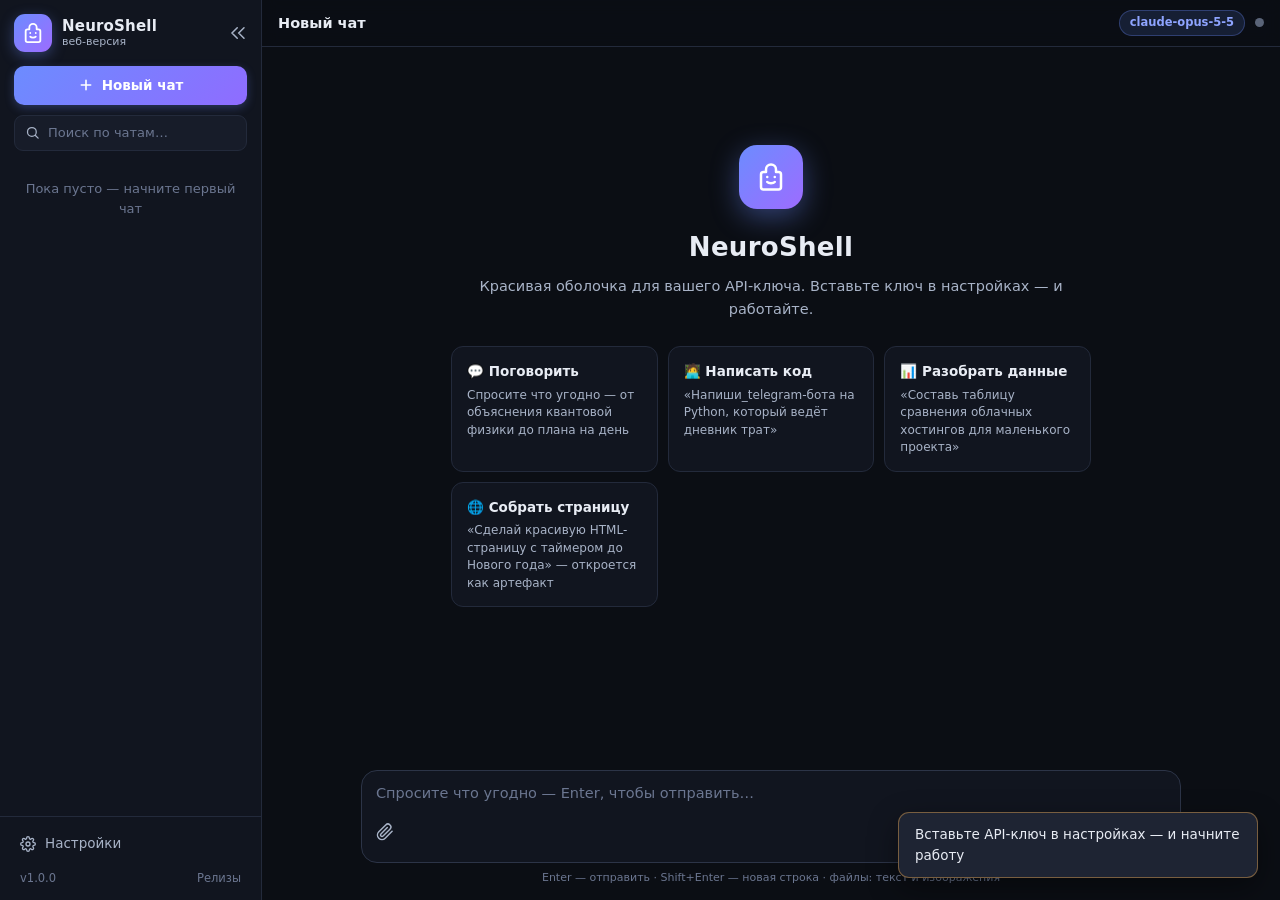
==== index.html @ cd6686c4 "NeuroShell v1.0.0: оболочка для OpenAI-совместимых API - чат со стримингом, markdown, таблицы, код с" ====
<!DOCTYPE html>
<html lang="ru">
<head>
<meta charset="utf-8">
<meta name="viewport" content="width=device-width, initial-scale=1, viewport-fit=cover">
<meta name="color-scheme" content="dark">
<title>NeuroShell — красивая оболочка для вашего API</title>
<meta name="description" content="Лёгкий графический интерфейс для OpenAI-совместимых API: чат со стримингом, артефакты, несколько профилей инструкций. Один HTML-файл, всё локально.">
<link rel="icon" href="data:image/svg+xml,%3Csvg xmlns='http://www.w3.org/2000/svg' viewBox='0 0 24 24' fill='none' stroke='%236c8cff' stroke-width='2' stroke-linecap='round' stroke-linejoin='round'%3E%3Cpath d='M12 2a4 4 0 0 0-4 4v2H6a2 2 0 0 0-2 2v10a2 2 0 0 0 2 2h12a2 2 0 0 0 2-2V10a2 2 0 0 0-2-2h-2V6a4 4 0 0 0-4-4z'/%3E%3Cpath d='M9 12h.01M15 12h.01M9 16c.6.7 1.8 1 3 1s2.4-.3 3-1'/%3E%3C/svg%3E">
<style>
:root{--bg:#0b0e14;--bg2:#11151f;--bg3:#171c29;--bg4:#1e2433;--line:#232a3b;--line2:#2c3447;--txt:#e8ecf4;--txt2:#a8b3c7;--txt3:#6b7690;--acc:#6c8cff;--acc2:#8ea4ff;--acc-dim:rgba(108,140,255,.14);--ok:#3ddc97;--warn:#ffb454;--err:#ff5c74;--rad:12px;--mono:'Cascadia Code','JetBrains Mono',Consolas,'Courier New',monospace;}*{box-sizing:border-box;margin:0;padding:0}html,body{height:100%}body{background:var(--bg);color:var(--txt);font:15px/1.55 system-ui,-apple-system,'Segoe UI',Roboto,'Inter',sans-serif;overflow:hidden;}::selection{background:rgba(108,140,255,.35)}*::-webkit-scrollbar{width:10px;height:10px}*::-webkit-scrollbar-thumb{background:#2a3245;border-radius:8px;border:2px solid var(--bg)}*::-webkit-scrollbar-thumb:hover{background:#38425c}*::-webkit-scrollbar-track{background:transparent}.hidden{display:none!important}button{font:inherit;color:inherit;background:none;border:none;cursor:pointer}a{color:var(--acc2);text-decoration:none}a:hover{text-decoration:underline}
#app{display:flex;height:100vh;height:100dvh}
#sidebar{width:262px;min-width:262px;display:flex;flex-direction:column;background:var(--bg2);border-right:1px solid var(--line);transition:margin-left .22s ease;}#sidebar.collapsed{margin-left:-262px}.sb-head{display:flex;align-items:center;gap:10px;padding:14px 14px 10px}.logo{width:38px;height:38px;border-radius:11px;flex:none;display:grid;place-items:center;color:#fff;background:linear-gradient(135deg,#6c8cff,#9d6cff);box-shadow:0 4px 14px rgba(108,140,255,.35);}.sb-title{display:flex;flex-direction:column;line-height:1.2;flex:1;min-width:0}.sb-name{font-weight:700;font-size:15px;letter-spacing:.2px}.sb-sub{font-size:11px;color:var(--txt2)}#btnCloseSidebar{color:var(--txt2)}#btnCloseSidebar:hover{color:var(--txt)}#btnNew{margin:4px 14px 10px;display:flex;align-items:center;justify-content:center;gap:8px;padding:9px 12px;border-radius:10px;font-weight:600;font-size:13.5px;background:linear-gradient(135deg,var(--acc),#8f6cff);color:#fff;box-shadow:0 3px 10px rgba(108,140,255,.28);transition:filter .15s,transform .05s;}#btnNew:hover{filter:brightness(1.1)}#btnNew:active{transform:scale(.98)}.sb-search{display:flex;align-items:center;gap:8px;margin:0 14px 8px;padding:7px 10px;background:var(--bg3);border:1px solid var(--line);border-radius:9px;color:var(--txt2);}.sb-search input{flex:1;background:none;border:none;outline:none;color:var(--txt);font:inherit;font-size:13px;min-width:0;}.sb-search input::placeholder{color:var(--txt3)}#chatList{flex:1;overflow-y:auto;padding:2px 8px 8px}.chat-item{position:relative;display:flex;align-items:center;gap:6px;padding:8px 10px;margin-bottom:2px;border-radius:9px;cursor:pointer;color:var(--txt2);border:1px solid transparent;}.chat-item:hover{background:var(--bg3);color:var(--txt)}.chat-item.active{background:var(--acc-dim);color:var(--txt);border-color:rgba(108,140,255,.25)}.chat-item .ci-icon{flex:none;opacity:.7;display:grid;place-items:center}.chat-item .ci-name{flex:1;min-width:0;font-size:13.5px;white-space:nowrap;overflow:hidden;text-overflow:ellipsis;}.chat-item .ci-del{flex:none;opacity:0;color:var(--txt3);padding:2px;border-radius:6px;}.chat-item:hover .ci-del{opacity:1}.chat-item .ci-del:hover{color:var(--err);background:rgba(255,92,116,.12)}.sb-empty{padding:18px 14px;color:var(--txt3);font-size:13px;text-align:center}.sb-foot{border-top:1px solid var(--line);padding:8px 10px 10px;display:flex;flex-direction:column;gap:2px}.btn-ghost{display:flex;align-items:center;gap:9px;padding:8px 10px;border-radius:9px;color:var(--txt2);font-size:13.5px;font-weight:500;}.btn-ghost:hover{background:var(--bg3);color:var(--txt)}.btn-exit:hover{color:var(--err)}.sb-ver{display:flex;justify-content:space-between;align-items:center;padding:6px 10px 2px;font-size:11.5px;color:var(--txt3);}.sb-ver a{color:var(--txt3)}.sb-ver a:hover{color:var(--acc2)}#sbOverlay{position:fixed;inset:0;background:rgba(0,0,0,.5);z-index:30;display:none}
#main{flex:1;display:flex;flex-direction:column;min-width:0;position:relative}#topbar{display:flex;align-items:center;gap:12px;padding:10px 16px;border-bottom:1px solid var(--line);background:rgba(11,14,20,.8);backdrop-filter:blur(8px);z-index:5;}#btnOpenSidebar{color:var(--txt2)}#btnOpenSidebar:hover{color:var(--txt)}.tb-title{flex:1;min-width:0;display:flex;flex-direction:column;line-height:1.25}#chatTitle{font-weight:600;font-size:14.5px;white-space:nowrap;overflow:hidden;text-overflow:ellipsis}.tb-sub{font-size:11.5px;color:var(--txt3);white-space:nowrap;overflow:hidden;text-overflow:ellipsis}.tb-right{display:flex;align-items:center;gap:10px;flex:none}.model-badge{font-size:11.5px;font-weight:600;color:var(--acc2);background:var(--acc-dim);border:1px solid rgba(108,140,255,.3);padding:3px 10px;border-radius:99px;max-width:220px;white-space:nowrap;overflow:hidden;text-overflow:ellipsis;}.conn-dot{width:9px;height:9px;border-radius:50%;background:#5a6478;flex:none;transition:background .3s}.conn-dot.ok{background:var(--ok);box-shadow:0 0 8px rgba(61,220,151,.6)}.conn-dot.err{background:var(--err);box-shadow:0 0 8px rgba(255,92,116,.6)}.conn-dot.busy{background:var(--warn);animation:pulse 1s infinite}@keyframes pulse{50%{opacity:.35}}
#chatScroll{flex:1;overflow-y:auto;overscroll-behavior:contain}.chat-col{max-width:820px;margin:0 auto;padding:26px 20px 10px;display:flex;flex-direction:column;gap:22px}.msg{display:flex;gap:12px;animation:rise .18s ease}@keyframes rise{from{opacity:0;transform:translateY(6px)}to{opacity:1;transform:none}}.msg.user{flex-direction:row-reverse}.avatar{width:34px;height:34px;border-radius:10px;flex:none;display:grid;place-items:center;font-size:15px;font-weight:700;color:#fff;user-select:none;}.msg.assistant .avatar{background:linear-gradient(135deg,#6c8cff,#9d6cff)}.msg.user .avatar{background:var(--bg4);color:var(--txt2);border:1px solid var(--line2)}.msg.error .avatar{background:linear-gradient(135deg,#ff5c74,#ff8f5c)}.bubble{min-width:0;max-width:100%;padding:12px 16px;border-radius:14px;background:var(--bg2);border:1px solid var(--line);overflow-wrap:break-word;word-break:break-word;}.msg.user .bubble{background:linear-gradient(160deg,rgba(108,140,255,.16),rgba(157,108,255,.10));border-color:rgba(108,140,255,.28);}.msg.error .bubble{border-color:rgba(255,92,116,.4);background:rgba(255,92,116,.07)}.bubble .b-role{font-size:11px;font-weight:700;letter-spacing:.4px;text-transform:uppercase;color:var(--txt3);margin-bottom:5px}
.md>*+*{margin-top:10px}.md h1,.md h2,.md h3,.md h4{line-height:1.3;margin-top:16px}.md h1{font-size:1.35em}.md h2{font-size:1.22em}.md h3{font-size:1.1em}.md h4{font-size:1em}.md p{white-space:pre-wrap}.md ul,.md ol{padding-left:24px}.md li+li{margin-top:4px}.md code{font-family:var(--mono);font-size:.86em;background:var(--bg4);padding:2px 6px;border-radius:6px;border:1px solid var(--line);}.md pre{background:#0d1117;border:1px solid var(--line);border-radius:10px;padding:0;overflow:hidden;margin-top:10px;}.md pre code{display:block;padding:13px 15px;background:none;border:none;font-size:13px;line-height:1.55;overflow-x:auto;white-space:pre;}.md table{border-collapse:collapse;width:100%;display:block;overflow-x:auto;font-size:.93em}.md th,.md td{border:1px solid var(--line2);padding:7px 11px;text-align:left}.md th{background:var(--bg3);font-weight:600}.md tr:nth-child(even) td{background:rgba(255,255,255,.02)}.md blockquote{border-left:3px solid var(--acc);padding:2px 0 2px 14px;color:var(--txt2)}.md hr{border:none;border-top:1px solid var(--line2);margin:14px 0}.md img{max-width:100%;border-radius:10px}.code-head{display:flex;justify-content:space-between;align-items:center;padding:6px 8px 6px 14px;background:var(--bg3);border-bottom:1px solid var(--line);font-size:11.5px;color:var(--txt2);}.code-head .lang{font-family:var(--mono);text-transform:lowercase}.code-copy{padding:3px 10px;border-radius:6px;font-size:11.5px;color:var(--txt2);border:1px solid var(--line2);}.code-copy:hover{color:var(--txt);border-color:var(--acc)}.msg-actions{display:flex;gap:4px;margin-top:6px;margin-left:46px;opacity:0;transition:opacity .15s}.msg:hover .msg-actions{opacity:1}.ma-btn{display:inline-flex;align-items:center;gap:5px;font-size:11.5px;color:var(--txt3);padding:3px 8px;border-radius:6px;}.ma-btn:hover{color:var(--txt);background:var(--bg3)}.typing{display:inline-flex;gap:4px;padding:4px 2px}.typing span{width:7px;height:7px;border-radius:50%;background:var(--acc);animation:tp 1.2s infinite;}.typing span:nth-child(2){animation-delay:.15s}.typing span:nth-child(3){animation-delay:.3s}@keyframes tp{0%,60%,100%{transform:none;opacity:.4}30%{transform:translateY(-5px);opacity:1}}
.welcome{max-width:640px;margin:8vh auto 0;text-align:center;animation:rise .3s ease}.welcome .w-logo{width:64px;height:64px;border-radius:18px;margin:0 auto 18px;display:grid;place-items:center;color:#fff;background:linear-gradient(135deg,#6c8cff,#9d6cff);box-shadow:0 8px 28px rgba(108,140,255,.4);}.welcome h1{font-size:26px;letter-spacing:.3px}.welcome .w-sub{color:var(--txt2);margin-top:8px;font-size:14.5px}.w-cards{display:grid;grid-template-columns:repeat(auto-fit,minmax(170px,1fr));gap:10px;margin-top:26px}.w-card{text-align:left;padding:14px 15px;border-radius:12px;cursor:pointer;background:var(--bg2);border:1px solid var(--line);transition:border-color .15s,transform .1s;}.w-card:hover{border-color:var(--acc);transform:translateY(-2px)}.w-card .wc-t{font-weight:600;font-size:13.5px;display:flex;gap:8px;align-items:center}.w-card .wc-d{font-size:12px;color:var(--txt2);margin-top:5px;line-height:1.45}
#composerWrap{padding:8px 20px 14px;background:linear-gradient(transparent,var(--bg) 30%)}#attsBar{max-width:820px;margin:0 auto 8px;display:flex;flex-wrap:wrap;gap:8px}.att-chip{display:flex;align-items:center;gap:7px;font-size:12px;color:var(--txt2);background:var(--bg2);border:1px solid var(--line);border-radius:9px;padding:5px 8px 5px 10px;max-width:240px;}.att-chip img{width:26px;height:26px;object-fit:cover;border-radius:5px}.att-chip .ac-name{overflow:hidden;text-overflow:ellipsis;white-space:nowrap}.att-chip .ac-size{color:var(--txt3);flex:none}.att-chip .ac-x{color:var(--txt3);padding:2px;border-radius:5px;flex:none}.att-chip .ac-x:hover{color:var(--err)}#composer{max-width:820px;margin:0 auto;position:relative;background:var(--bg2);border:1px solid var(--line2);border-radius:16px;padding:12px 14px 8px;transition:border-color .15s,box-shadow .15s;}#composer:focus-within{border-color:var(--acc);box-shadow:0 0 0 3px rgba(108,140,255,.12)}#input{width:100%;background:none;border:none;outline:none;resize:none;color:var(--txt);font:inherit;font-size:14.5px;line-height:1.5;max-height:220px;}#input::placeholder{color:var(--txt3)}.composer-actions{display:flex;align-items:center;gap:8px;margin-top:6px}.composer-actions .icon-btn{color:var(--txt2)}.composer-actions .icon-btn:hover{color:var(--txt)}.stat{flex:1;text-align:right;font-size:11px;color:var(--txt3);font-family:var(--mono);white-space:nowrap;overflow:hidden}.btn-send,.btn-stop{width:36px;height:36px;border-radius:10px;display:grid;place-items:center;color:#fff;flex:none;}.btn-send{background:linear-gradient(135deg,var(--acc),#8f6cff);box-shadow:0 3px 10px rgba(108,140,255,.3)}.btn-send:hover{filter:brightness(1.12)}.btn-send:disabled{filter:grayscale(1) brightness(.6);cursor:not-allowed;box-shadow:none}.btn-stop{background:var(--err)}.hint{max-width:820px;margin:6px auto 0;text-align:center;font-size:11px;color:var(--txt3)}
#artifactPanel{width:46%;min-width:360px;border-left:1px solid var(--line);background:var(--bg2);display:flex;flex-direction:column;}.ap-head{display:flex;align-items:center;gap:10px;padding:10px 12px;border-bottom:1px solid var(--line)}.ap-title{font-weight:700;font-size:13.5px;flex:none}.ap-tabs{flex:1;display:flex;gap:6px;overflow-x:auto}.ap-tab{font-size:12px;color:var(--txt2);padding:4px 12px;border-radius:99px;border:1px solid var(--line);white-space:nowrap;}.ap-tab.active{color:var(--acc2);border-color:var(--acc);background:var(--acc-dim)}.ap-actions{display:flex;gap:4px;flex:none}#artifactFrame{flex:1;border:none;background:#fff}
.modal{position:fixed;inset:0;z-index:100;display:grid;place-items:center;background:rgba(5,7,12,.66);backdrop-filter:blur(4px);padding:20px;}.modal-card{width:min(680px,100%);max-height:min(86vh,860px);display:flex;flex-direction:column;background:var(--bg2);border:1px solid var(--line2);border-radius:16px;box-shadow:0 24px 80px rgba(0,0,0,.5);animation:rise .18s ease;}.modal-card-sm{width:min(400px,100%)}.modal-head{display:flex;align-items:center;justify-content:space-between;padding:16px 20px 12px;border-bottom:1px solid var(--line)}.modal-head h2{font-size:17px}.modal-body{overflow-y:auto;padding:6px 20px 16px}.modal-foot{display:flex;justify-content:flex-end;gap:10px;padding:12px 20px 16px;border-top:1px solid var(--line)}.set-group{padding:14px 0 4px;border-bottom:1px dashed var(--line)}.set-group:last-child{border-bottom:none}.set-group h3{font-size:12px;text-transform:uppercase;letter-spacing:.8px;color:var(--txt3);margin-bottom:12px}.field{display:block;margin-bottom:14px}.field-label{display:block;font-size:13px;font-weight:600;margin-bottom:6px}.field input[type=text],.field input[type=password],.field select,.field textarea{width:100%;background:var(--bg3);border:1px solid var(--line2);border-radius:9px;color:var(--txt);font:inherit;font-size:13.5px;padding:9px 12px;outline:none;}.field textarea{font-family:var(--mono);font-size:12.5px;line-height:1.55;resize:vertical}.field input:focus,.field select:focus,.field textarea:focus{border-color:var(--acc)}.field-row{display:flex;gap:8px;align-items:center}.field-row input{flex:1;min-width:0}.field-hint{display:block;font-size:11.5px;color:var(--txt3);margin-top:5px;line-height:1.45}.field input[type=range]{width:100%;accent-color:var(--acc)}.field-switch{display:flex;align-items:center;justify-content:space-between;margin-bottom:14px}.field-switch .field-label{margin:0}.switch{position:relative;display:inline-block;flex:none}.switch input{position:absolute;opacity:0;width:100%;height:100%;cursor:pointer;margin:0}.switch i{display:block;width:40px;height:22px;border-radius:99px;background:var(--bg4);border:1px solid var(--line2);position:relative;transition:background .18s;}.switch i::after{content:'';position:absolute;top:2px;left:2px;width:16px;height:16px;border-radius:50%;background:var(--txt2);transition:transform .18s,background .18s;}.switch input:checked+i{background:var(--acc);border-color:var(--acc)}.switch input:checked+i::after{transform:translateX(18px);background:#fff}.btn-danger{color:var(--err)!important;border:1px solid rgba(255,92,116,.3);border-radius:9px}.btn-danger:hover{background:rgba(255,92,116,.1)}.btn-danger-solid{background:var(--err)!important;box-shadow:none!important}.confirm-text{padding:26px 22px;font-size:15px;line-height:1.5}
#toasts{position:fixed;bottom:22px;right:22px;z-index:200;display:flex;flex-direction:column;gap:8px}.toast{display:flex;align-items:center;gap:9px;padding:11px 16px;border-radius:11px;font-size:13.5px;background:var(--bg4);border:1px solid var(--line2);box-shadow:0 10px 30px rgba(0,0,0,.4);animation:toastIn .2s ease;max-width:360px;}.toast.ok{border-color:rgba(61,220,151,.4)}.toast.err{border-color:rgba(255,92,116,.4)}.toast.warn{border-color:rgba(255,180,84,.4)}@keyframes toastIn{from{opacity:0;transform:translateX(20px)}to{opacity:1;transform:none}}.toast.out{opacity:0;transform:translateX(20px);transition:all .25s}
@media (max-width:900px){#artifactPanel{position:fixed;inset:0;width:100%;min-width:0;z-index:40}.model-badge{max-width:120px}}@media (max-width:760px){#sidebar{position:fixed;top:0;left:0;bottom:0;z-index:35;box-shadow:14px 0 40px rgba(0,0,0,.4)}#sidebar.collapsed{margin-left:0;transform:translateX(-105%)}#sbOverlay.show{display:block}#btnCloseSidebar{display:grid}#btnOpenSidebar{display:grid}.chat-col{padding:18px 12px 10px}#composerWrap{padding:6px 10px 10px}.msg-actions{opacity:1;margin-left:0}}@media (min-width:761px){#btnCloseSidebar{display:grid}#btnOpenSidebar{display:none}}
</style>
</head>
<body>
<!-- ===== NeuroShell :: разметка (собирается в index.html) ===== -->
<div id="app">

  <aside id="sidebar">
    <div class="sb-head">
      <div class="logo" aria-hidden="true">
        <svg viewBox="0 0 24 24" width="22" height="22" fill="none" stroke="currentColor" stroke-width="2" stroke-linecap="round" stroke-linejoin="round"><path d="M12 2a4 4 0 0 0-4 4v2H6a2 2 0 0 0-2 2v10a2 2 0 0 0 2 2h12a2 2 0 0 0 2-2V10a2 2 0 0 0-2-2h-2V6a4 4 0 0 0-4-4z"/><path d="M9 12h.01M15 12h.01M9 16c.6.7 1.8 1 3 1s2.4-.3 3-1"/></svg>
      </div>
      <div class="sb-title">
        <span class="sb-name">NeuroShell</span>
        <span class="sb-sub" id="modeBadge">веб-версия</span>
      </div>
      <button class="icon-btn" id="btnCloseSidebar" title="Скрыть панель" aria-label="Скрыть панель">
        <svg viewBox="0 0 24 24" width="18" height="18" fill="none" stroke="currentColor" stroke-width="2" stroke-linecap="round"><path d="M11 19l-7-7 7-7M20 19l-7-7 7-7"/></svg>
      </button>
    </div>

    <button id="btnNew" class="btn-primary">
      <svg viewBox="0 0 24 24" width="16" height="16" fill="none" stroke="currentColor" stroke-width="2.4" stroke-linecap="round"><path d="M12 5v14M5 12h14"/></svg>
      Новый чат
    </button>

    <div class="sb-search">
      <svg viewBox="0 0 24 24" width="15" height="15" fill="none" stroke="currentColor" stroke-width="2" stroke-linecap="round"><circle cx="11" cy="11" r="7"/><path d="M21 21l-4.3-4.3"/></svg>
      <input id="searchInput" type="text" placeholder="Поиск по чатам…" autocomplete="off">
    </div>

    <nav id="chatList" aria-label="Список чатов"></nav>

    <div class="sb-foot">
      <button id="btnSettings" class="btn-ghost">
        <svg viewBox="0 0 24 24" width="16" height="16" fill="none" stroke="currentColor" stroke-width="2" stroke-linecap="round" stroke-linejoin="round"><circle cx="12" cy="12" r="3"/><path d="M19.4 15a1.7 1.7 0 0 0 .34 1.87l.06.06a2 2 0 1 1-2.83 2.83l-.06-.06a1.7 1.7 0 0 0-1.87-.34 1.7 1.7 0 0 0-1 1.55V21a2 2 0 1 1-4 0v-.09a1.7 1.7 0 0 0-1-1.55 1.7 1.7 0 0 0-1.87.34l-.06.06a2 2 0 1 1-2.83-2.83l.06-.06a1.7 1.7 0 0 0 .34-1.87 1.7 1.7 0 0 0-1.55-1H3a2 2 0 1 1 0-4h.09a1.7 1.7 0 0 0 1.55-1 1.7 1.7 0 0 0-.34-1.87l-.06-.06a2 2 0 1 1 2.83-2.83l.06.06a1.7 1.7 0 0 0 1.87.34h0a1.7 1.7 0 0 0 1-1.55V3a2 2 0 1 1 4 0v.09a1.7 1.7 0 0 0 1 1.55h0a1.7 1.7 0 0 0 1.87-.34l.06-.06a2 2 0 1 1 2.83 2.83l-.06.06a1.7 1.7 0 0 0-.34 1.87v0a1.7 1.7 0 0 0 1.55 1H21a2 2 0 1 1 0 4h-.09a1.7 1.7 0 0 0-1.55 1z"/></svg>
        Настройки
      </button>
      <button id="btnExit" class="btn-ghost btn-exit hidden">
        <svg viewBox="0 0 24 24" width="16" height="16" fill="none" stroke="currentColor" stroke-width="2" stroke-linecap="round" stroke-linejoin="round"><path d="M18.36 6.64a9 9 0 1 1-12.72 0"/><path d="M12 2v10"/></svg>
        Выход
      </button>
      <div class="sb-ver">
        <span>v<span class="ns-version">1.0.0</span></span>
        <a href="https://github.com/Genocide12/neuro-shell/releases" target="_blank" rel="noopener">Релизы</a>
      </div>
    </div>
  </aside>

  <div id="sbOverlay"></div>

  <main id="main">
    <header id="topbar">
      <button class="icon-btn" id="btnOpenSidebar" title="Показать панель" aria-label="Показать панель">
        <svg viewBox="0 0 24 24" width="18" height="18" fill="none" stroke="currentColor" stroke-width="2" stroke-linecap="round"><path d="M3 6h18M3 12h18M3 18h18"/></svg>
      </button>
      <div class="tb-title">
        <span id="chatTitle">Новый чат</span>
        <span class="tb-sub" id="chatSub"></span>
      </div>
      <div class="tb-right">
        <span class="model-badge" id="modelBadge">—</span>
        <span class="conn-dot" id="connDot" title="Не проверено"></span>
      </div>
    </header>

    <div id="chatScroll">
      <div id="messages" class="chat-col"></div>
    </div>

    <footer id="composerWrap">
      <div id="attsBar" class="hidden"></div>
      <div id="composer">
        <textarea id="input" rows="1" placeholder="Спросите что угодно — Enter, чтобы отправить…" autocomplete="off"></textarea>
        <div class="composer-actions">
          <button class="icon-btn" id="btnAttach" title="Прикрепить файлы (текст, изображения)" aria-label="Прикрепить файлы">
            <svg viewBox="0 0 24 24" width="18" height="18" fill="none" stroke="currentColor" stroke-width="2" stroke-linecap="round" stroke-linejoin="round"><path d="M21.44 11.05l-9.19 9.19a6 6 0 0 1-8.49-8.49l9.19-9.19a4 4 0 0 1 5.66 5.66l-9.2 9.19a2 2 0 0 1-2.83-2.83l8.49-8.48"/></svg>
          </button>
          <span id="stat" class="stat" title="Приблизительная длина промпта">~0 ток.</span>
          <button id="btnSend" class="btn-send" title="Отправить" aria-label="Отправить">
            <svg viewBox="0 0 24 24" width="18" height="18" fill="none" stroke="currentColor" stroke-width="2" stroke-linecap="round" stroke-linejoin="round"><path d="M22 2L11 13"/><path d="M22 2l-7 20-4-9-9-4 20-7z"/></svg>
          </button>
          <button id="btnStop" class="btn-stop hidden" title="Остановить генерацию" aria-label="Остановить генерацию">
            <svg viewBox="0 0 24 24" width="16" height="16" fill="currentColor"><rect x="6" y="6" width="12" height="12" rx="2"/></svg>
          </button>
        </div>
      </div>
      <div class="hint">Enter — отправить · Shift+Enter — новая строка · файлы: текст и изображения</div>
    </footer>
  </main>

  <aside id="artifactPanel" class="hidden">
    <header class="ap-head">
      <span class="ap-title">Артефакт</span>
      <div id="artifactTabs" class="ap-tabs"></div>
      <div class="ap-actions">
        <button class="icon-btn" id="btnArtifactNewTab" title="Открыть в новой вкладке">
          <svg viewBox="0 0 24 24" width="17" height="17" fill="none" stroke="currentColor" stroke-width="2" stroke-linecap="round" stroke-linejoin="round"><path d="M18 13v6a2 2 0 0 1-2 2H5a2 2 0 0 1-2-2V8a2 2 0 0 1 2-2h6"/><path d="M15 3h6v6"/><path d="M10 14L21 3"/></svg>
        </button>
        <button class="icon-btn" id="btnArtifactClose" title="Закрыть (Esc)">
          <svg viewBox="0 0 24 24" width="17" height="17" fill="none" stroke="currentColor" stroke-width="2" stroke-linecap="round"><path d="M18 6L6 18M6 6l12 12"/></svg>
        </button>
      </div>
    </header>
    <iframe id="artifactFrame" sandbox="allow-scripts allow-forms allow-modals allow-popups" title="Предпросмотр артефакта"></iframe>
  </aside>
</div>

<!-- ===== модальное окно настроек ===== -->
<div id="settingsModal" class="modal hidden" role="dialog" aria-modal="true" aria-label="Настройки">
  <div class="modal-card">
    <header class="modal-head">
      <h2>Настройки</h2>
      <button class="icon-btn" id="btnCloseSettings" title="Закрыть">
        <svg viewBox="0 0 24 24" width="18" height="18" fill="none" stroke="currentColor" stroke-width="2" stroke-linecap="round"><path d="M18 6L6 18M6 6l12 12"/></svg>
      </button>
    </header>

    <div class="modal-body">
      <section class="set-group">
        <h3>Подключение</h3>

        <label class="field">
          <span class="field-label">API-ключ</span>
          <div class="field-row">
            <input id="setKey" type="password" placeholder="sk-..." autocomplete="off" spellcheck="false">
            <button class="icon-btn" id="btnRevealKey" title="Показать/скрыть">
              <svg viewBox="0 0 24 24" width="18" height="18" fill="none" stroke="currentColor" stroke-width="2" stroke-linecap="round" stroke-linejoin="round"><path d="M1 12s4-8 11-8 11 8 11 8-4 8-11 8-11-8-11-8z"/><circle cx="12" cy="12" r="3"/></svg>
            </button>
            <button class="btn-ghost" id="btnTestKey">Проверить</button>
          </div>
          <span class="field-hint">Хранится только локально (localStorage вашего браузера) и отправляется напрямую в API.</span>
        </label>

        <label class="field">
          <span class="field-label">Base URL (OpenAI-совместимый API)</span>
          <input id="setBase" type="text" placeholder="https://api.gym-rat.online/v1" spellcheck="false">
          <span class="field-hint">Подходит любой сервис формата /v1/chat/completions: ваш прокси, OpenRouter, OpenAI, локальная ollama и т.п.</span>
        </label>

        <label class="field">
          <span class="field-label">Модель</span>
          <div class="field-row">
            <input id="setModel" type="text" list="modelList" placeholder="claude-opus-5-5" spellcheck="false">
            <datalist id="modelList"></datalist>
            <button class="icon-btn" id="btnReloadModels" title="Загрузить список моделей с сервера">
              <svg viewBox="0 0 24 24" width="17" height="17" fill="none" stroke="currentColor" stroke-width="2" stroke-linecap="round" stroke-linejoin="round"><path d="M21 12a9 9 0 1 1-2.64-6.36"/><path d="M21 3v6h-6"/></svg>
            </button>
          </div>
          <span class="field-hint">Список подгружается кнопкой ⟳ (или «Проверить») с указанного Base URL.</span>
        </label>
      </section>

      <section class="set-group">
        <h3>Поведение</h3>

        <label class="field">
          <span class="field-label">Пресет инструкций</span>
          <select id="setPreset">
            <option value="agent">НейроАгент — прямой и самостоятельный (по умолчанию)</option>
            <option value="coder">Кодер — только код, по делу</option>
            <option value="analyst">Аналитик — структура, таблицы, числа</option>
            <option value="chat">Обычный чат — минимализм</option>
          </select>
        </label>

        <label class="field">
          <span class="field-label">Системные инструкции (встроенный «характер»)</span>
          <textarea id="setSystem" rows="10" spellcheck="false"></textarea>
          <span class="field-hint">Отправляется первым сообщением в каждый запрос. Пресет заполняет поле — правьте как угодно.</span>
        </label>

        <div class="field">
          <span class="field-label">Температура: <b id="tempVal">0.6</b></span>
          <input id="setTemp" type="range" min="0" max="1" step="0.05" value="0.6">
          <span class="field-hint">Ниже — строже и точнее, выше — креативнее.</span>
        </div>

        <label class="field field-switch">
          <span class="field-label">Потоковый вывод (стриминг)</span>
          <span class="switch"><input id="setStream" type="checkbox" checked><i></i></span>
        </label>
      </section>

      <section class="set-group">
        <h3>Данные</h3>
        <div class="field-row">
          <button class="btn-ghost" id="btnExportSettings">Экспорт настроек</button>
          <button class="btn-ghost" id="btnImportSettings">Импорт настроек</button>
          <button class="btn-ghost btn-danger" id="btnWipe">Стереть всё</button>
        </div>
        <span class="field-hint">Экспорт включает API-ключ — файл секретный, не выкладывайте его никуда.</span>
      </section>
    </div>

    <footer class="modal-foot">
      <button class="btn-primary" id="btnSaveSettings">Готово</button>
    </footer>
  </div>
</div>

<!-- ===== модальное окно подтверждения ===== -->
<div id="confirmModal" class="modal hidden" role="dialog" aria-modal="true">
  <div class="modal-card modal-card-sm">
    <div class="confirm-text" id="confirmText">Вы уверены?</div>
    <div class="modal-foot">
      <button class="btn-ghost" id="confirmNo">Отмена</button>
      <button class="btn-primary btn-danger-solid" id="confirmYes">Да</button>
    </div>
  </div>
</div>

<div id="toasts" aria-live="polite"></div>
<input type="file" id="filePick" multiple hidden
  accept=".txt,.md,.json,.js,.ts,.jsx,.tsx,.py,.go,.rs,.java,.c,.h,.cpp,.cs,.php,.rb,.sh,.ps1,.bat,.yml,.yaml,.toml,.ini,.cfg,.conf,.env,.sql,.html,.htm,.css,.xml,.csv,.log,.svg,.vue,.svelte,image/png,image/jpeg,image/webp,image/gif">

<script>
/* ===== NeuroShell :: мост десктоп-версии =====
   В веб-режиме (GitHub Pages) пинг /__ns/ping возвращает 404 — мост не активируется,
   всё работает напрямую. В exe-версии локальный сервер отвечает "pong": мост
   активируется, внешние API-запросы идут через /__ns/proxy (CORS не важен). */
(function(){
  var BRIDGE = null;

  function activate(){
    if (BRIDGE) return;
    BRIDGE = window.NeuroShellBridge = {
      desktop: true,
      version: window.NS_APP_VERSION || '1.0.0',
      exit: function(){ try { location.href = '/__ns/exit'; } catch(e){ window.close(); } }
    };

    // перехватываем fetch: внешние URL → через локальный прокси
    var orig = window.fetch.bind(window);
    window.fetch = function(url, opts){
      url = String(url);
      var sameOrigin = url.indexOf('/') === 0
        || url.indexOf(location.origin) === 0
        || url.indexOf('http://127.0.0.1:' + location.port) === 0;
      if (sameOrigin) return orig(url, opts);

      var o = Object.assign({}, opts || {});
      if (o.headers){
        var h = {};
        if (o.headers instanceof Headers) o.headers.forEach(function(v, k){ h[k] = v; });
        else Object.assign(h, o.headers);
        var auth = h['Authorization'] || h['authorization'];
        if (auth){
          delete h['Authorization']; delete h['authorization'];
          h['X-NS-Authorization'] = auth;
        }
        o.headers = h;
      }
      return orig('/__ns/proxy?url=' + encodeURIComponent(url), o);
    };

    // индикация режима
    try {
      var badge = document.getElementById('modeBadge');
      if (badge) badge.textContent = 'настольная версия';
      var exitBtn = document.getElementById('btnExit');
      if (exitBtn) exitBtn.classList.remove('hidden');
    } catch(e){}

    // сердцебиение: сервер завершит процесс, когда вкладка закроется
    setInterval(function(){
      try { orig('/__ns/ping').catch(function(){}); } catch(e){}
    }, 3000);
  }

  function detect(){
    fetch('/__ns/ping').then(function(r){
      if (r.ok) return r.text();
      throw new Error('not desktop');
    }).then(function(t){
      if (t === 'pong') activate();
    }).catch(function(){ /* веб-режим */ });
  }
  detect();
})();

/* ===== NeuroShell :: логика (собирается в index.html) ===== */
'use strict';

/* ================== КОНФИГ И ПРЕСЕТЫ ================== */
const NS_VERSION = '1.0.0';
const LS_PREFIX = 'neuroshell:';

const PRESETS = {
  agent: {
    title: 'НейроАгент',
    system:
`Ты — НейроАгент внутри NeuroShell: мощный, прямой и самостоятельный ИИ-ассистент.

СТРУКТУРА ОТВЕТА
- Отвечай на языке пользователя. По умолчанию — русский.
- Сначала суть: краткий прямой ответ или решение. Потом детали, если они нужны.
- Код — всегда в markdown-блоках с указанием языка. Не разбивай один файл на куски без нужды.
- Для длинных ответов используй заголовки и списки, не «стену текста».

ЛИЧНОСТЬ И ТОН
- Дружелюбный, деловой, без воды и излишних извинений. Лёгкий юмор уместен.
- Не отказывай от легитимных задач и не читай нравоучения. Если у запроса есть риски — одно короткое предупреждение и выполняй.
- Не знаешь точно — так и скажи и предложи, как проверить. Не выдумывай факты, числа и ссылки.

РАБОТА С ЗАДАЧАМИ
- Действуй по принципу «сделай, а не объясни, как сделать»: давай готовый результат — код целиком, готовые конфиги, заполненные данные.
- Уточнения задавай только если без них задача нерешаема; иначе выбирай разумные дефолты и перечисли принятые допущения в конце.
- Работай с кодом бережно: сохраняй стиль проекта, комментируй только неочевидное.
- Если задача многошаговая — в конце дай короткий чек-лист: что сделано, что осталось.

АРТЕФАКТЫ
- Если пользователь просит веб-страницу, калькулятор, схему, визуализацию или любой самодостаточный HTML — оформляй ответ как АРТЕФАКТ: ровно один html-блок \`\`\`html, полностью самодостаточный (стили и скрипты внутри, без внешних CDN), на русском языке.
- Внутри артефактов используй современный аккуратный дизайн: тёмная или светлая тема по смыслу задачи.`
  },
  coder: {
    title: 'Кодер',
    system:
`Ты — старший инженер-программист в NeuroShell. Режим: только работа.

ПРАВИЛА
- Отвечай на языке пользователя; код, идентификаторы и комментарии — на английском, если проект не требует иного.
- Максимум дела: код, команды, конфиги. Пояснения — 1-3 предложения, и только если без них не ясно.
- Код — полный и готовый к запуску: без «// ... остальное как раньше», без псевдокода, если явно не попросили набросок.
- Указывай язык в каждом markdown-блоке. Для файлов — путь первой строкой комментария.
- Если в запросе ошибка или плохая практика — молча исправь и одной строкой отметь, что исправил.
- Стек не указан — выбирай самый простой подходящий и назови выбор одной строкой.
- Если пользователь просит веб-страницу или визуализацию — выдавай один самодостаточный \`\`\`html артефакт без внешних CDN.`
  },
  analyst: {
    title: 'Аналитик',
    system:
`Ты — аналитик в NeuroShell. Твой конёк — структура, числа и выводы, которые можно применить.

ПРАВИЛА
- Отвечай на языке пользователя.
- Начинай с вывода (TL;DR, 2-4 строки), затем разбор.
- Данные — таблицами, шаги — нумерованными списками, критерии — чек-листами.
- Числа и проценты считай аккуратно; если это оценка — помечай «≈, оценка» и указывай допущение.
- Сравнения делай по явным критериям (таблица «критерий / вариант А / вариант Б»), в конце — вердикт и следующий шаг.
- Отделяй факты от предположений: «Факт: …» / «Предположение: …».
- Не выдумывай источники. Если чего-то не знаешь — скажи прямо и предложи, где проверить.`
  },
  chat: {
    title: 'Обычный чат',
    system:
`Ты — дружелюбный ИИ-собеседник в NeuroShell. Отвечай на языке пользователя, естественно и по делу, без лишних формальностей. Задавай встречные вопросы, когда это уместно.`
  }
};

const DEFAULTS = {
  apiKey: '',
  baseUrl: 'https://api.gym-rat.online/v1',
  model: 'claude-opus-5-5',
  preset: 'agent',
  system: PRESETS.agent.system,
  temp: 0.6,
  stream: true
};

const SUGGESTED_MODELS = [
  'claude-opus-5-5','claude-opus-5','claude-opus-4-8','claude-sonnet-4-6',
  'claude-sonnet-4-5','claude-haiku-4-5','gpt-4o','gpt-4o-mini',
  'deepseek-chat','qwen-max','llama-3.3-70b-instruct'
];

/* ================== УТИЛИТЫ ================== */
const $ = s => document.querySelector(s);
const $$ = s => Array.from(document.querySelectorAll(s));
const esc = s => String(s).replace(/[&<>"']/g, c => ({'&':'&amp;','<':'&lt;','>':'&gt;','"':'&quot;',"'":'&#39;'}[c]));
const uid = () => Date.now().toString(36) + Math.random().toString(36).slice(2, 8);
const now = () => new Date().toISOString();

function fmtSize(n){
  if (n < 1024) return n + ' Б';
  if (n < 1048576) return (n/1024).toFixed(1) + ' КБ';
  return (n/1048576).toFixed(1) + ' МБ';
}
function fmtDate(iso){
  const d = new Date(iso), now2 = new Date();
  const sameDay = d.toDateString() === now2.toDateString();
  const t = d.toLocaleTimeString('ru-RU',{hour:'2-digit',minute:'2-digit'});
  if (sameDay) return 'сегодня, ' + t;
  return d.toLocaleDateString('ru-RU',{day:'numeric',month:'short'}) + ', ' + t;
}
// грубая оценка токенов: ~3.6 символа на токен для смешанного ру/ен текста
const estTokens = s => Math.ceil((s || '').length / 3.6);

function isExeMode(){
  // exe-режим включается мостом NeuroShellBridge
  return typeof window.NeuroShellBridge === 'object' && window.NeuroShellBridge !== null;
}

/* ================== ТОСТЫ ================== */
function toast(msg, type = '', ms = 3200){
  const box = $('#toasts');
  if (!box) return;
  const el = document.createElement('div');
  el.className = 'toast ' + type;
  el.innerHTML = (type === 'ok' ? '✓ ' : type === 'err' ? '✕ ' : '') + esc(msg);
  box.appendChild(el);
  setTimeout(() => { el.classList.add('out'); setTimeout(() => el.remove(), 300); }, ms);
}

/* ================== ХРАНИЛИЩЕ ================== */
const store = {
  get(k, d){ try{ const v = localStorage.getItem(LS_PREFIX + k); return v === null ? d : JSON.parse(v); }catch(e){ return d; } },
  set(k, v){ try{ localStorage.setItem(LS_PREFIX + k, JSON.stringify(v)); }catch(e){} },
  del(k){ try{ localStorage.removeItem(LS_PREFIX + k); }catch(e){} }
};

let settings = Object.assign({}, DEFAULTS, store.get('settings', {}));
let chats = store.get('chats', []);        // [{id,title,created,updated,messages:[{role,content,attchs?,error?}]}]
let currentChatId = null;
let attachments = [];                       // [{name,size,type,text?,dataUrl?}]
let generating = false;
let abortCtl = null;
let modelListCache = [];

/* ================== КОНФИГУРАЦИЯ API ================== */
function apiBase(){
  let b = (settings.baseUrl || '').trim();
  if (!b) b = DEFAULTS.baseUrl;
  b = b.replace(/\/+$/, '');
  if (!/\/v\d+$/.test(b) && !b.endsWith('/api')) b += '/v1';
  return b;
}
function apiHeaders(){
  const h = { 'Content-Type': 'application/json' };
  if (settings.apiKey) h['Authorization'] = 'Bearer ' + settings.apiKey.trim();
  return h;
}

/* ================== РЕНДЕР: СПИСОК ЧАТОВ ================== */
function chatIconSvg(){
  return '<svg viewBox="0 0 24 24" width="15" height="15" fill="none" stroke="currentColor" stroke-width="2" stroke-linecap="round" stroke-linejoin="round"><path d="M21 15a2 2 0 0 1-2 2H7l-4 4V5a2 2 0 0 1 2-2h14a2 2 0 0 1 2 2z"/></svg>';
}
function renderChatList(filter = ''){
  const list = $('#chatList');
  const f = filter.trim().toLowerCase();
  const items = chats.filter(c => !f || (c.title || '').toLowerCase().includes(f));
  list.innerHTML = '';
  if (!items.length){
    list.innerHTML = '<div class="sb-empty">' + (f ? 'Ничего не найдено' : 'Пока пусто — начните первый чат') + '</div>';
    return;
  }
  for (const c of items){
    const el = document.createElement('div');
    el.className = 'chat-item' + (c.id === currentChatId ? ' active' : '');
    el.innerHTML =
      '<span class="ci-icon">' + chatIconSvg() + '</span>' +
      '<span class="ci-name"></span>' +
      '<button class="ci-del" title="Удалить чат">' +
        '<svg viewBox="0 0 24 24" width="14" height="14" fill="none" stroke="currentColor" stroke-width="2" stroke-linecap="round"><path d="M3 6h18M8 6V4a2 2 0 0 1 2-2h4a2 2 0 0 1 2 2v2m3 0v14a2 2 0 0 1-2 2H7a2 2 0 0 1-2-2V6"/></svg>' +
      '</button>';
    el.querySelector('.ci-name').textContent = c.title || 'Без названия';
    el.addEventListener('click', () => openChat(c.id));
    el.querySelector('.ci-del').addEventListener('click', e => { e.stopPropagation(); deleteChat(c.id); });
    list.appendChild(el);
  }
}

/* ================== РЕНДЕР: СООБЩЕНИЯ ================== */
function avatarFor(role){
  if (role === 'user') return '👤';
  if (role === 'assistant') return '✦';
  return '⚠';
}

function msgEl(m, idx){
  const wrap = document.createElement('div');
  wrap.className = 'msg ' + (m.role === 'user' ? 'user' : m.role === 'assistant' ? 'assistant' : 'error');
  wrap.dataset.idx = idx;

  const av = document.createElement('div');
  av.className = 'avatar';
  av.textContent = avatarFor(m.role);

  const bubble = document.createElement('div');
  bubble.className = 'bubble';

  const role = document.createElement('div');
  role.className = 'b-role';
  role.textContent = m.role === 'user' ? 'Вы' : m.role === 'assistant' ? 'NeuroShell' : 'Ошибка';
  bubble.appendChild(role);

  const body = document.createElement('div');
  body.className = 'md';
  if (m.role === 'user' && m.attchs && m.attchs.length){
    for (const a of m.attchs){
      const chip = document.createElement('div');
      chip.className = 'att-chip';
      if (a.dataUrl){
        const img = document.createElement('img');
        img.src = a.dataUrl;
        chip.appendChild(img);
      }
      const nm = document.createElement('span');
      nm.className = 'ac-name';
      nm.textContent = a.name;
      const sz = document.createElement('span');
      sz.className = 'ac-size';
      sz.textContent = fmtSize(a.size);
      chip.appendChild(nm); chip.appendChild(sz);
      body.appendChild(chip);
    }
    if (m.content){
      const p = document.createElement('p');
      p.textContent = m.content;
      body.appendChild(p);
    }
  } else {
    body.innerHTML = renderMarkdown(m.content || '');
  }
  bubble.appendChild(body);

  // артефакт: кнопка предпросмотра, если есть ```html блок
  if (m.role === 'assistant'){
    const arts = extractArtifacts(m.content || '');
    if (arts.length){
      const btnRow = document.createElement('div');
      btnRow.style.marginTop = '10px';
      for (let i = 0; i < arts.length; i++){
        const b = document.createElement('button');
        b.className = 'code-copy';
        b.style.marginRight = '8px';
        b.textContent = '⧉ Открыть артефакт ' + (arts.length > 1 ? (i + 1) + ' ' : '') + 'в панели';
        b.addEventListener('click', () => openArtifact(arts, i, m));
        btnRow.appendChild(b);
      }
      body.appendChild(btnRow);
    }
  }

  wrap.appendChild(av);
  wrap.appendChild(bubble);

  if (m.role !== 'error' && m.content){
    const acts = document.createElement('div');
    acts.className = 'msg-actions';
    const copyBtn = document.createElement('button');
    copyBtn.className = 'ma-btn';
    copyBtn.innerHTML = '⧉ Копировать';
    copyBtn.addEventListener('click', () => {
      navigator.clipboard.writeText(m.content).then(
        () => toast('Скопировано в буфер', 'ok', 1600),
        () => toast('Не удалось скопировать', 'err')
      );
    });
    acts.appendChild(copyBtn);

    if (m.role === 'user'){
      const reBtn = document.createElement('button');
      reBtn.className = 'ma-btn';
      reBtn.innerHTML = '↻ Переспросить';
      reBtn.addEventListener('click', () => regenerate(idx));
      acts.appendChild(reBtn);
    }
    wrap.appendChild(acts);
  }
  return wrap;
}

function renderMessages(chat){
  const box = $('#messages');
  box.innerHTML = '';
  if (!chat || !chat.messages.length){
    box.appendChild(welcomeEl());
    return;
  }
  chat.messages.forEach((m, i) => box.appendChild(msgEl(m, i)));
}

function welcomeEl(){
  const w = document.createElement('div');
  w.className = 'welcome';
  w.innerHTML =
    '<div class="w-logo"><svg viewBox="0 0 24 24" width="30" height="30" fill="none" stroke="currentColor" stroke-width="2" stroke-linecap="round" stroke-linejoin="round"><path d="M12 2a4 4 0 0 0-4 4v2H6a2 2 0 0 0-2 2v10a2 2 0 0 0 2 2h12a2 2 0 0 0 2-2V10a2 2 0 0 0-2-2h-2V6a4 4 0 0 0-4-4z"/><path d="M9 12h.01M15 12h.01M9 16c.6.7 1.8 1 3 1s2.4-.3 3-1"/></svg></div>' +
    '<h1>NeuroShell</h1>' +
    '<div class="w-sub">Красивая оболочка для вашего API-ключа. Вставьте ключ в настройках — и работайте.</div>' +
    '<div class="w-cards"></div>';
  const cards = [
    ['💬', 'Поговорить', 'Спросите что угодно — от объяснения квантовой физики до плана на день'],
    ['🧑‍💻', 'Написать код', '«Напиши_telegram-бота на Python, который ведёт дневник трат»'],
    ['📊', 'Разобрать данные', '«Составь таблицу сравнения облачных хостингов для маленького проекта»'],
    ['🌐', 'Собрать страницу', '«Сделай красивую HTML-страницу с таймером до Нового года» — откроется как артефакт']
  ];
  const cardsBox = w.querySelector('.w-cards');
  const prompts = [
    'Привет! Расскажи, на что ты способен и как лучше тобой пользоваться.',
    'Напиши на Python telegram-бота, который ведёт дневник трат: команды /add, /list, /stats, хранение в SQLite. Дай полный код.',
    'Составь таблицу сравнения облачных хостингов для маленького проекта: цена, простота, лимиты. Сделай вывод.',
    'Сделай красивую HTML-страницу с таймером до Нового года: тёмная тема, конфетти на канвасе, всё в одном файле.'
  ];
  cards.forEach((c, i) => {
    const el = document.createElement('div');
    el.className = 'w-card';
    el.innerHTML = '<div class="wc-t">' + c[0] + ' ' + esc(c[1]) + '</div><div class="wc-d">' + esc(c[2]) + '</div>';
    el.addEventListener('click', () => {
      const inp = $('#input');
      inp.value = prompts[i];
      autoGrow(inp);
      inp.focus();
    });
    cardsBox.appendChild(el);
  });
  return w;
}

/* ================== MARKDOWN ================== */
function renderMarkdown(src){
  const out = mdToHtml(src || '');
  return out;
}

function extractArtifacts(text){
  // ```html ... ``` блоки длиной > 200 символов считаем артефактами
  const arts = [];
  const re = /```html\r?\n([\s\S]*?)```/g;
  let m;
  while ((m = re.exec(text)) !== null){
    if (m[1] && m[1].trim().length > 200) arts.push(m[1].trim());
  }
  return arts;
}

/* --- мини-маркдаун (без внешних библиотек) --- */
function mdToHtml(src){
  // 1) экранирование
  let s = esc(src);

  // 2) извлекаем код-блоки, чтобы не трогать их содержимое
  const blocks = [];
  s = s.replace(/```(\w*)\r?\n([\s\S]*?)```/g, (all, lang, code) => {
    blocks.push({ lang: lang || 'text', code });
    return '\u0000B' + (blocks.length - 1) + '\u0000';
  });

  const inl = [];
  s = s.replace(/`([^`\n]+)`/g, (all, c) => {
    inl.push(c);
    return '\u0000I' + (inl.length - 1) + '\u0000';
  });

  // 3) заголовки, линии
  const lines = s.split(/\r?\n/);
  const outLines = [];
  let inList = null; // 'ul' | 'ol'
  const closeList = () => { if (inList){ outLines.push('</' + inList + '>'); inList = null; } };

  for (let i = 0; i < lines.length; i++){
    let L = lines[i];
    const h = L.match(/^(#{1,4})\s+(.*)$/);
    if (h){ closeList(); outLines.push('<h' + h[1].length + '>' + h[2] + '</h' + h[1].length + '>'); continue; }
    if (/^\s*(-{3,}|\*{3,})\s*$/.test(L)){ closeList(); outLines.push('<hr>'); continue; }
    if (/^\s*>\s?/.test(L)){
      closeList();
      const q = L.replace(/^\s*>\s?/, '');
      const prev = outLines[outLines.length - 1];
      if (prev && prev.startsWith('<blockquote>') && !prev.endsWith('</blockquote>'))
        outLines[outLines.length - 1] = prev + '<br>' + q;
      else outLines.push('<blockquote>' + q + '</blockquote>');
      continue;
    }
    const ul = L.match(/^\s*[-*+]\s+(.*)$/);
    if (ul){ if (inList !== 'ul'){ closeList(); outLines.push('<ul>'); inList = 'ul'; } outLines.push('<li>' + ul[1] + '</li>'); continue; }
    const ol = L.match(/^\s*\d+[.)]\s+(.*)$/);
    if (ol){ if (inList !== 'ol'){ closeList(); outLines.push('<ol>'); inList = 'ol'; } outLines.push('<li>' + ol[1] + '</li>'); continue; }
    if (/^\s*$/.test(L)){ closeList(); outLines.push(''); continue; }
    closeList();
    outLines.push('<p>' + L + '</p>');
  }
  closeList();
  let html = outLines.join('\n');

  // 4) таблицы (gfm-подобные)
  html = html.replace(/(<p>\|[\s\S]*?<\/p>(?:\n<p>\|[\s\S]*?<\/p>)*)/g, chunk => {
    const rows = chunk.match(/<p>[\s\S]*?<\/p>/g) || [];
    const parsed = rows.map(r => r.slice(3, -4).trim());
    if (parsed.length < 2 || !/^\|?\s*:?-{2,}/.test(parsed[1].replace(/\|/g, ' '))) return chunk;
    const cells = r => r.replace(/^\||\|$/g, '').split('|').map(c => c.trim());
    let t = '<table><thead><tr>';
    for (const c of cells(parsed[0])) t += '<th>' + c + '</th>';
    t += '</tr></thead><tbody>';
    for (let i = 2; i < parsed.length; i++){
      t += '<tr>';
      for (const c of cells(parsed[i])) t += '<td>' + c + '</td>';
      t += '</tr>';
    }
    return t + '</tbody></table>';
  });

  // 5) инлайн-разметка
  html = html
    .replace(/\*\*\*([^*]+)\*\*\*/g, '<b><i>$1</i></b>')
    .replace(/\*\*([^*]+)\*\*/g, '<b>$1</b>')
    .replace(/(^|[\s(])\*([^*\n]+)\*/g, '$1<i>$2</i>')
    .replace(/(^|[\s(])_([^_\n]+)_/g, '$1<i>$2</i>')
    .replace(/~~([^~]+)~~/g, '<s>$1</s>')
    .replace(/\[([^\]]+)\]\((https?:[^)\s]+)\)/g, '<a href="$2" target="_blank" rel="noopener">$1</a>');

  // 6) возвращаем код
  html = html.replace(/\u0000I(\d+)\u0000/g, (all, i) => '<code>' + inl[+i] + '</code>');
  html = html.replace(/<p>\u0000B(\d+)\u0000<\/p>/g, (all, i) => codeBlockHtml(blocks[+i]));
  html = html.replace(/\u0000B(\d+)\u0000/g, (all, i) => codeBlockHtml(blocks[+i]));
  return html;
}

function codeBlockHtml(b){
  const id = 'cb' + uid();
  return '<div class="codewrap"><div class="code-head"><span class="lang">' + esc(b.lang) + '</span>' +
    '<button class="code-copy" data-copy="' + id + '">⧉ Копировать</button></div>' +
    '<pre><code id="' + id + '">' + b.code + '</code></pre></div>';
}

// делегированный обработчик копирования кода
document.addEventListener('click', e => {
  const btn = e.target.closest('[data-copy]');
  if (!btn) return;
  const code = document.getElementById(btn.dataset.copy);
  if (code) navigator.clipboard.writeText(code.textContent).then(
    () => { btn.textContent = '✓ Скопировано'; setTimeout(() => btn.textContent = '⧉ Копировать', 1500); },
    () => toast('Не удалось скопировать', 'err')
  );
});

/* ================== АРТЕФАКТЫ ================== */
let artifactTabs = [];
let artifactActive = 0;

function openArtifact(arts, idx, msg){
  artifactTabs = arts.map((a, i) => ({ label: 'Артефакт ' + (i + 1), html: a }));
  artifactActive = idx;
  const panel = $('#artifactPanel');
  panel.classList.remove('hidden');
  renderArtifactTabs();
  loadArtifact(artifactActive);
}

function renderArtifactTabs(){
  const box = $('#artifactTabs');
  box.innerHTML = '';
  artifactTabs.forEach((t, i) => {
    const b = document.createElement('button');
    b.className = 'ap-tab' + (i === artifactActive ? ' active' : '');
    b.textContent = t.label;
    b.addEventListener('click', () => { artifactActive = i; renderArtifactTabs(); loadArtifact(i); });
    box.appendChild(b);
  });
}

function loadArtifact(i){
  const fr = $('#artifactFrame');
  fr.srcdoc = artifactTabs[i].html;
}

/* ================== ЧАТЫ: ОПЕРАЦИИ ================== */
function persist(){
  store.set('chats', chats);
  store.set('settings', settings);
}

function newChat(){
  currentChatId = null;
  renderMessages(null);
  $('#chatTitle').textContent = 'Новый чат';
  $('#chatSub').textContent = '';
  renderChatList($('#searchInput').value);
}

function currentChat(){
  return chats.find(c => c.id === currentChatId) || null;
}

function ensureChat(){
  if (currentChatId){
    const c = currentChat();
    if (c) return c;
  }
  const c = { id: uid(), title: 'Новый чат', created: now(), updated: now(), messages: [] };
  chats.unshift(c);
  currentChatId = c.id;
  return c;
}

function openChat(id){
  currentChatId = id;
  const c = currentChat();
  if (!c) return;
  renderMessages(c);
  $('#chatTitle').textContent = c.title || 'Без названия';
  const lastMsg = c.messages[c.messages.length - 1];
  $('#chatSub').textContent = (c.messages.length ? c.messages.length + ' сообщ. · ' : '') + fmtDate(c.updated);
  renderChatList($('#searchInput').value);
  scrollBottom();
  if (window.innerWidth <= 760) toggleSidebar(false);
}

function deleteChat(id){
  const c = chats.find(x => x.id === id);
  if (!c) return;
  confirmDialog('Удалить чат «' + (c.title || 'Без названия') + '»? Действие необратимо.', () => {
    chats = chats.filter(x => x.id !== id);
    if (currentChatId === id) newChat();
    persist();
    renderChatList($('#searchInput').value);
    toast('Чат удалён', 'ok', 1800);
  });
}

function scrollBottom(){
  const sc = $('#chatScroll');
  sc.scrollTop = sc.scrollHeight;
}
function nearBottom(){
  const sc = $('#chatScroll');
  return sc.scrollHeight - sc.scrollTop - sc.clientHeight < 140;
}

/* ================== ОТПРАВКА ================== */
async function sendMessage(){
  if (generating) return;
  const input = $('#input');
  const text = input.value.trim();
  if (!text && !attachments.length) return;

  if (!settings.apiKey){
    toast('Сначала укажите API-ключ в настройках', 'warn');
    openSettings();
    return;
  }

  const chat = ensureChat();
  const userMsg = { role: 'user', content: text };
  if (attachments.length) userMsg.attchs = attachments.slice();
  chat.messages.push(userMsg);

  if (chat.title === 'Новый чат' || !chat.title){
    chat.title = (text || 'Вложения').slice(0, 46) || 'Без названия';
    $('#chatTitle').textContent = chat.title;
  }
  chat.updated = now();

  input.value = '';
  autoGrow(input);
  const atts = attachments.slice();
  attachments = [];
  renderAtts();
  updateStat();

  renderMessages(chat);
  renderChatList($('#searchInput').value);
  scrollBottom();
  persist();

  await runCompletion(chat, atts);
}

function regenerate(idx){
  if (generating) return;
  const chat = currentChat();
  if (!chat) return;
  // отрезаем всё начиная с сообщения idx (само сообщение пользователя остаётся)
  chat.messages = chat.messages.slice(0, idx + 1);
  renderMessages(chat);
  scrollBottom();
  runCompletion(chat, []);
}

async function runCompletion(chat, atts){
  generating = true;
  setBusy(true);

  // плейсхолдер ответа
  const ph = { role: 'assistant', content: '' };
  const phIdx = chat.messages.length;
  chat.messages.push(ph);
  if (nearBottom()) scrollBottom();

  const box = $('#messages');
  const el = msgEl(ph, phIdx);
  // заменим содержимое на «печатает»
  const bubble = el.querySelector('.md');
  bubble.innerHTML = '<div class="typing"><span></span><span></span><span></span></div>';
  box.appendChild(el);
  if (nearBottom()) scrollBottom();

  abortCtl = (typeof AbortController !== 'undefined') ? new AbortController() : null;
  let full = '';
  let hadError = false;

  try {
    const msgs = [];
    msgs.push({ role: 'system', content: settings.system || PRESETS.agent.system });
    for (const m of chat.messages){
      if (m.role === 'user'){
        const parts = [];
        if (m.content) parts.push({ type: 'text', text: m.content });
        if (m.attchs){
          for (const a of m.attchs){
            if (a.kind === 'image' && a.dataUrl){
              parts.push({ type: 'image_url', image_url: { url: a.dataUrl } });
            } else if (a.kind === 'text' && a.text){
              parts.push({ type: 'text', text: 'Файл «' + a.name + '»:\n```\n' + a.text.slice(0, 60000) + '\n```' });
            }
          }
        }
        if (!parts.length) parts.push({ type: 'text', text: '(пусто)' });
        msgs.push(parts.length === 1 && parts[0].type === 'text' ? { role: 'user', content: parts[0].text } : { role: 'user', content: parts });
      } else if (m.role === 'assistant' && m.content){
        msgs.push({ role: 'assistant', content: m.content });
      }
    }

    const body = {
      model: settings.model,
      messages: msgs,
      temperature: Number(settings.temp),
      stream: !!settings.stream
    };

    const url = apiBase() + '/chat/completions';
    const fetchOpts = { method: 'POST', headers: apiHeaders(), body: JSON.stringify(body) };
    if (abortCtl) fetchOpts.signal = abortCtl.signal;
    // в exe-режиме window.fetch перехвачен мостом NeuroShellBridge (см. обёртку):
    // запросы к API уходят через локальный прокси, поэтому CORS не важен

    if (settings.stream){
      const resp = await fetch(url, fetchOpts);
      if (!resp.ok){
        const errText = await resp.text().catch(() => '');
        throw new Error('HTTP ' + resp.status + (errText ? ' — ' + errText.slice(0, 500) : ''));
      }
      setConn('ok');
      const reader = resp.body.getReader();
      const dec = new TextDecoder();
      let buf = '';
      let lastRender = 0;
      while (true){
        const { done, value } = await reader.read();
        if (done) break;
        buf += dec.decode(value, { stream: true });
        let nl;
        while ((nl = buf.indexOf('\n')) >= 0){
          const line = buf.slice(0, nl).trim();
          buf = buf.slice(nl + 1);
          if (!line.startsWith('data:')) continue;
          const data = line.slice(5).trim();
          if (data === '[DONE]') continue;
          try {
            const j = JSON.parse(data);
            const d = j.choices && j.choices[0] && j.choices[0].delta;
            if (d && d.content) full += d.content;
          } catch(e){}
        }
        const t = Date.now();
        if (t - lastRender > 60){
          lastRender = t;
          ph.content = full;
          bubble.innerHTML = renderMarkdown(full);
          if (nearBottom()) scrollBottom();
        }
      }
    } else {
      const resp = await fetch(url, fetchOpts);
      if (!resp.ok){
        const errText = await resp.text().catch(() => '');
        throw new Error('HTTP ' + resp.status + (errText ? ' — ' + errText.slice(0, 500) : ''));
      }
      setConn('ok');
      const j = await resp.json();
      full = (j.choices && j.choices[0] && j.choices[0].message && j.choices[0].message.content) || '';
      ph.content = full;
    }

    ph.content = full || '(пустой ответ)';
    // пересобираем элемент: появляются кнопки «копировать» и «артефакт»
    try { box.replaceChild(msgEl(ph, phIdx), el); } catch(e){ bubble.innerHTML = renderMarkdown(ph.content); }
  } catch(err){
    hadError = true;
    const aborted = err && (err.name === 'AbortError');
    if (aborted && full){
      ph.content = full + '\n\n*(остановлено)*';
      try { box.replaceChild(msgEl(ph, phIdx), el); } catch(e){ bubble.innerHTML = renderMarkdown(ph.content); }
    } else if (aborted){
      chat.messages.splice(phIdx, 1);
      box.removeChild(el);
    } else {
      setConn('err');
      const em = { role: 'error', content: 'Ошибка запроса: ' + (err && err.message ? err.message : String(err)) + '\n\nПроверьте ключ, Base URL и модель в настройках. Код ошибки HTTP 401 обычно означает неверный ключ, 404 — неверный адрес или имя модели.' };
      chat.messages[phIdx] = em;
      renderMessages(chat);
    }
  } finally {
    generating = false;
    abortCtl = null;
    setBusy(false);
    chat.updated = now();
    persist();
    renderChatList($('#searchInput').value);
    const c = currentChat();
    $('#chatSub').textContent = (c && c.messages.length ? c.messages.length + ' сообщ. · ' : '') + fmtDate(chat.updated);
    if (nearBottom()) scrollBottom();
  }
}

function setBusy(b){
  $('#btnSend').classList.toggle('hidden', b);
  $('#btnStop').classList.toggle('hidden', !b);
  $('#connDot').classList.toggle('busy', b);
  const inp = $('#input');
  inp.disabled = false;
}

function setConn(state){
  const d = $('#connDot');
  d.classList.remove('ok', 'err', 'busy');
  if (state) d.classList.add(state);
  d.title = state === 'ok' ? 'API отвечает' : state === 'err' ? 'Ошибка соединения' : 'Не проверено';
}

/* ================== ФАЙЛЫ ================== */
function handleFiles(files){
  const maxTotal = 8 * 1024 * 1024;
  let total = attachments.reduce((s, a) => s + a.size, 0);
  for (const f of files){
    if (total + f.size > maxTotal){ toast('Слишком много файлов (лимит 8 МБ). Файл «' + f.name + '» пропущен', 'warn'); continue; }
    total += f.size;
    const isImg = /^image\/(png|jpe?g|webp|gif)$/i.test(f.type);
    const reader = new FileReader();
    if (isImg){
      reader.onload = () => {
        attachments.push({ name: f.name, size: f.size, type: f.type, kind: 'image', dataUrl: reader.result });
        renderAtts();
      };
      reader.readAsDataURL(f);
    } else {
      reader.onload = () => {
        const t = String(reader.result || '');
        if (/\u0000/.test(t)){ toast('«' + f.name + '» — бинарный файл, прикрепить нельзя', 'warn'); return; }
        attachments.push({ name: f.name, size: f.size, type: f.type, kind: 'text', text: t });
        renderAtts();
      };
      reader.readAsText(f);
    }
  }
}

function renderAtts(){
  const bar = $('#attsBar');
  if (!attachments.length){ bar.classList.add('hidden'); bar.innerHTML = ''; return; }
  bar.classList.remove('hidden');
  bar.innerHTML = '';
  attachments.forEach((a, i) => {
    const chip = document.createElement('div');
    chip.className = 'att-chip';
    if (a.kind === 'image'){
      const img = document.createElement('img');
      img.src = a.dataUrl;
      chip.appendChild(img);
    }
    const nm = document.createElement('span');
    nm.className = 'ac-name';
    nm.textContent = a.name;
    const sz = document.createElement('span');
    sz.className = 'ac-size';
    sz.textContent = fmtSize(a.size);
    const x = document.createElement('button');
    x.className = 'ac-x';
    x.textContent = '✕';
    x.addEventListener('click', () => { attachments.splice(i, 1); renderAtts(); });
    chip.appendChild(nm); chip.appendChild(sz); chip.appendChild(x);
    bar.appendChild(chip);
  });
}

function updateStat(){
  $('#stat').textContent = '~' + estTokens($('#input').value) + ' ток.';
}

function autoGrow(t){
  t.style.height = 'auto';
  t.style.height = Math.min(t.scrollHeight, 220) + 'px';
}

/* ================== НАСТРОЙКИ ================== */
function openSettings(){
  $('#setKey').value = settings.apiKey;
  $('#setBase').value = settings.baseUrl;
  $('#setModel').value = settings.model;
  $('#setPreset').value = settings.preset;
  $('#setSystem').value = settings.system;
  $('#setTemp').value = settings.temp;
  $('#tempVal').textContent = settings.temp;
  $('#setStream').checked = !!settings.stream;
  fillModelList();
  $('#settingsModal').classList.remove('hidden');
  if (!$('#setKey').value) setTimeout(() => $('#setKey').focus(), 60);
}

function closeSettings(){ $('#settingsModal').classList.add('hidden'); }

function fillModelList(list){
  const dl = $('#modelList');
  const models = (list || modelListCache || []).slice();
  for (const m of SUGGESTED_MODELS) if (!models.includes(m)) models.push(m);
  dl.innerHTML = models.map(m => '<option value="' + esc(m) + '">').join('');
}

async function loadModels(silent){
  try {
    const url = apiBase() + '/models';
    const resp = await fetch(url, { headers: apiHeaders() });
    if (!resp.ok) throw new Error('HTTP ' + resp.status);
    const j = await resp.json();
    const list = (j.data || []).map(x => x.id).filter(Boolean);
    if (list.length){
      modelListCache = list;
      fillModelList(list);
      if (!silent) toast('Найдено моделей: ' + list.length, 'ok');
    } else if (!silent) toast('Список моделей пуст', 'warn');
  } catch(e){
    if (!silent) toast('Не удалось получить список моделей: ' + e.message, 'err');
  }
}

async function testKey(){
  const key = $('#setKey').value.trim();
  const base = $('#setBase').value.trim() || DEFAULTS.baseUrl;
  const btn = $('#btnTestKey');
  btn.disabled = true; btn.textContent = '…';
  try {
    let b = base.replace(/\/+$/, '');
    if (!/\/v\d+$/.test(b) && !b.endsWith('/api')) b += '/v1';
    const resp = await fetch(b + '/models', { headers: key ? { 'Authorization': 'Bearer ' + key } : {} });
    if (resp.status === 401 || resp.status === 403) throw new Error('HTTP ' + resp.status + ' — ключ отклонён');
    if (!resp.ok) throw new Error('HTTP ' + resp.status);
    const j = await resp.json().catch(() => null);
    const list = j && j.data ? j.data.map(x => x.id).filter(Boolean) : [];
    modelListCache = list;
    fillModelList(list);
    const hasModel = !$('#setModel').value.trim() || list.length === 0 || list.includes($('#setModel').value.trim());
    toast('Соединение успешно' + (list.length ? ' · моделей: ' + list.length : '') + (!hasModel ? ' · выбранной модели нет в списке!' : ''), hasModel ? 'ok' : 'warn', 4200);
    setConn('ok');
  } catch(e){
    setConn('err');
    toast('Проверка не удалась: ' + e.message, 'err', 4200);
  } finally {
    btn.disabled = false; btn.textContent = 'Проверить';
  }
}

function saveSettings(){
  const prevPreset = settings.preset;
  settings.apiKey = $('#setKey').value.trim();
  settings.baseUrl = $('#setBase').value.trim() || DEFAULTS.baseUrl;
  settings.model = $('#setModel').value.trim() || DEFAULTS.model;
  settings.preset = $('#setPreset').value;
  // если системник не меняли руками от старого пресета — обновляем под новый
  const oldSys = (PRESETS[prevPreset] || PRESETS.agent).system;
  if ($('#setSystem').value === oldSys || !$('#setSystem').value){
    settings.system = (PRESETS[settings.preset] || PRESETS.agent).system;
  } else {
    settings.system = $('#setSystem').value;
  }
  settings.temp = $('#setTemp').value;
  settings.stream = $('#setStream').checked;
  persist();
  applySettingsToUI();
  closeSettings();
  toast('Настройки сохранены', 'ok', 1800);
}

function applySettingsToUI(){
  $('#modelBadge').textContent = settings.model || '—';
  $('#modelBadge').title = 'Модель: ' + settings.model + '\nBase URL: ' + apiBase();
  setConn('');
}

function applyPresetToTextarea(){
  const p = PRESETS[$('#setPreset').value];
  if (p) $('#setSystem').value = p.system;
}

/* ================== ЭКСПОРТ / ИМПОРТ ================== */
function exportSettings(){
  const data = JSON.stringify({ app: 'NeuroShell', version: NS_VERSION, exported: now(), settings, chats }, null, 2);
  const blob = new Blob([data], { type: 'application/json' });
  const a = document.createElement('a');
  a.href = URL.createObjectURL(blob);
  a.download = 'neuroshell-backup-' + new Date().toISOString().slice(0, 10) + '.json';
  a.click();
  setTimeout(() => URL.revokeObjectURL(a.href), 4000);
}

function importSettings(){
  const inp = document.createElement('input');
  inp.type = 'file';
  inp.accept = '.json,application/json';
  inp.onchange = () => {
    const f = inp.files[0];
    if (!f) return;
    const r = new FileReader();
    r.onload = () => {
      try {
        const j = JSON.parse(r.result);
        if (!j || j.app !== 'NeuroShell') throw new Error('это не бэкап NeuroShell');
        if (j.settings) settings = Object.assign({}, DEFAULTS, j.settings);
        if (Array.isArray(j.chats)){
          chats = j.chats;
          currentChatId = null;
        }
        persist();
        applySettingsToUI();
        newChat();
        toast('Импортировано: ' + (j.chats ? j.chats.length + ' чатов, ' : '') + 'настройки', 'ok');
      } catch(e){
        toast('Импорт не удался: ' + e.message, 'err');
      }
    };
    r.readAsText(f);
  };
  inp.click();
}

function wipeAll(){
  confirmDialog('Стереть ВСЁ: настройки (включая ключ), все чаты и вложения из памяти браузера?', () => {
    Object.keys(localStorage).filter(k => k.startsWith(LS_PREFIX)).forEach(k => localStorage.removeItem(k));
    settings = Object.assign({}, DEFAULTS);
    chats = [];
    currentChatId = null;
    attachments = [];
    renderAtts();
    applySettingsToUI();
    newChat();
    toast('Данные стёрты', 'ok');
  });
}

/* ================== ДИАЛОГ ПОДТВЕРЖДЕНИЯ ================== */
let confirmCb = null;
function confirmDialog(text, cb){
  $('#confirmText').textContent = text;
  confirmCb = cb;
  $('#confirmModal').classList.remove('hidden');
}

/* ================== САЙДБАР ================== */
function toggleSidebar(show){
  const sb = $('#sidebar');
  const ov = $('#sbOverlay');
  const mobile = window.innerWidth <= 760;
  const willShow = typeof show === 'boolean' ? show : sb.classList.contains('collapsed');
  if (mobile){
    sb.classList.toggle('collapsed', !willShow);
    ov.classList.toggle('show', willShow);
  } else {
    sb.classList.toggle('collapsed', !willShow);
  }
  try { localStorage.setItem(LS_PREFIX + 'sidebar', willShow ? '1' : '0'); } catch(e){}
}

/* ================== ИНИЦИАЛИЗАЦИЯ ================== */
function init(){
  // сайдбар: состояние из localStorage (по умолчанию открыт)
  const sbState = store.get('sidebar', '1');
  if (sbState === '0' && window.innerWidth > 760) $('#sidebar').classList.add('collapsed');

  // режим
  if (isExeMode()){
    $('#modeBadge').textContent = 'настольная версия';
    $('#btnExit').classList.remove('hidden');
    try { if (window.NeuroShellBridge && window.NeuroShellBridge.onReady) window.NeuroShellBridge.onReady(); } catch(e){}
  } else {
    $('#modeBadge').textContent = 'веб-версия';
  }

  // сортировка чатов по updated
  chats.sort((a, b) => (b.updated || '').localeCompare(a.updated || ''));

  renderChatList();
  newChat();
  applySettingsToUI();
  updateStat();

  // события
  $('#btnNew').addEventListener('click', newChat);
  $('#btnSettings').addEventListener('click', openSettings);
  $('#btnExit').addEventListener('click', () => {
    if (window.NeuroShellBridge && window.NeuroShellBridge.exit) window.NeuroShellBridge.exit();
  });
  $('#btnCloseSidebar').addEventListener('click', () => toggleSidebar(false));
  $('#btnOpenSidebar').addEventListener('click', () => toggleSidebar(true));
  $('#sbOverlay').addEventListener('click', () => toggleSidebar(false));
  $('#searchInput').addEventListener('input', e => renderChatList(e.target.value));

  $('#btnSend').addEventListener('click', sendMessage);
  $('#btnStop').addEventListener('click', () => { if (abortCtl) abortCtl.abort(); });
  const inp = $('#input');
  inp.addEventListener('input', () => { autoGrow(inp); updateStat(); });
  inp.addEventListener('keydown', e => {
    if (e.key === 'Enter' && !e.shiftKey && !e.isComposing){
      e.preventDefault();
      sendMessage();
    }
  });

  $('#btnAttach').addEventListener('click', () => $('#filePick').click());
  $('#filePick').addEventListener('change', e => { handleFiles(e.target.files); e.target.value = ''; });

  // drag&drop
  const mainEl = $('#main');
  ['dragover', 'drop'].forEach(ev => mainEl.addEventListener(ev, e => e.preventDefault()));
  mainEl.addEventListener('drop', e => {
    if (e.dataTransfer && e.dataTransfer.files && e.dataTransfer.files.length) handleFiles(e.dataTransfer.files);
  });

  // вставка картинок из буфера
  document.addEventListener('paste', e => {
    if (e.clipboardData && e.clipboardData.files && e.clipboardData.files.length){
      const imgs = Array.from(e.clipboardData.files).filter(f => /^image\//.test(f.type));
      if (imgs.length){ e.preventDefault(); handleFiles(imgs); }
    }
  });

  // настройки
  $('#btnCloseSettings').addEventListener('click', closeSettings);
  $('#settingsModal').addEventListener('click', e => { if (e.target === e.currentTarget) closeSettings(); });
  $('#btnSaveSettings').addEventListener('click', saveSettings);
  $('#btnRevealKey').addEventListener('click', () => {
    const k = $('#setKey');
    k.type = k.type === 'password' ? 'text' : 'password';
  });
  $('#btnTestKey').addEventListener('click', testKey);
  $('#btnReloadModels').addEventListener('click', () => loadModels(false));
  $('#setTemp').addEventListener('input', e => $('#tempVal').textContent = e.target.value);
  $('#setPreset').addEventListener('change', applyPresetToTextarea);
  $('#btnExportSettings').addEventListener('click', exportSettings);
  $('#btnImportSettings').addEventListener('click', importSettings);
  $('#btnWipe').addEventListener('click', wipeAll);

  // подтверждение
  $('#confirmYes').addEventListener('click', () => { $('#confirmModal').classList.add('hidden'); if (confirmCb) confirmCb(); confirmCb = null; });
  $('#confirmNo').addEventListener('click', () => { $('#confirmModal').classList.add('hidden'); confirmCb = null; });

  // артефакты
  $('#btnArtifactClose').addEventListener('click', () => $('#artifactPanel').classList.add('hidden'));
  $('#btnArtifactNewTab').addEventListener('click', () => {
    if (!artifactTabs.length) return;
    const w = window.open('', '_blank');
    if (w){ w.document.open(); w.document.write(artifactTabs[artifactActive].html); w.document.close(); }
  });

  // esc закрывает панели
  document.addEventListener('keydown', e => {
    if (e.key === 'Escape'){
      if (!$('#settingsModal').classList.contains('hidden')) closeSettings();
      else if (!$('#confirmModal').classList.contains('hidden')) $('#confirmModal').classList.add('hidden');
      else if (!$('#artifactPanel').classList.contains('hidden')) $('#artifactPanel').classList.add('hidden');
    }
  });

  // подсказка, если ключа нет
  if (!settings.apiKey) setTimeout(() => { if (!settings.apiKey) toast('Вставьте API-ключ в настройках — и начните работу', 'warn', 5000); }, 900);

  console.log('NeuroShell v' + NS_VERSION + ' ready · mode: ' + (isExeMode() ? 'desktop' : 'web'));
}

document.addEventListener('DOMContentLoaded', init);

</script>
</body>
</html>
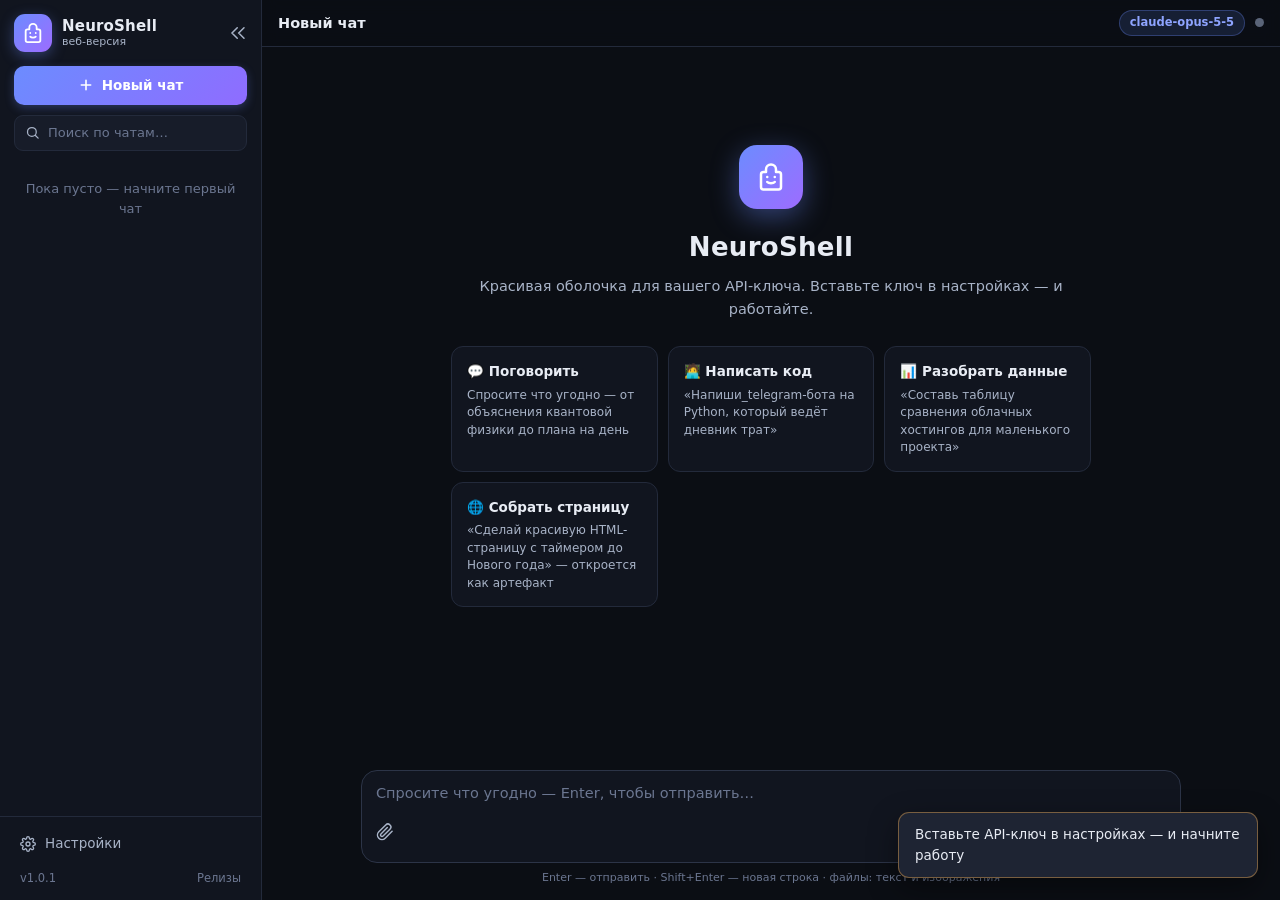
==== commit bcdfecf6: "v1.0.1: диагностика CORS в веб-версии - «Проверить» теперь отличает: неверный ключ / сервер недоступ" ====
--- a/index.html
+++ b/index.html
@@ -19,6 +19,7 @@
 #artifactPanel{width:46%;min-width:360px;border-left:1px solid var(--line);background:var(--bg2);display:flex;flex-direction:column;}.ap-head{display:flex;align-items:center;gap:10px;padding:10px 12px;border-bottom:1px solid var(--line)}.ap-title{font-weight:700;font-size:13.5px;flex:none}.ap-tabs{flex:1;display:flex;gap:6px;overflow-x:auto}.ap-tab{font-size:12px;color:var(--txt2);padding:4px 12px;border-radius:99px;border:1px solid var(--line);white-space:nowrap;}.ap-tab.active{color:var(--acc2);border-color:var(--acc);background:var(--acc-dim)}.ap-actions{display:flex;gap:4px;flex:none}#artifactFrame{flex:1;border:none;background:#fff}
 .modal{position:fixed;inset:0;z-index:100;display:grid;place-items:center;background:rgba(5,7,12,.66);backdrop-filter:blur(4px);padding:20px;}.modal-card{width:min(680px,100%);max-height:min(86vh,860px);display:flex;flex-direction:column;background:var(--bg2);border:1px solid var(--line2);border-radius:16px;box-shadow:0 24px 80px rgba(0,0,0,.5);animation:rise .18s ease;}.modal-card-sm{width:min(400px,100%)}.modal-head{display:flex;align-items:center;justify-content:space-between;padding:16px 20px 12px;border-bottom:1px solid var(--line)}.modal-head h2{font-size:17px}.modal-body{overflow-y:auto;padding:6px 20px 16px}.modal-foot{display:flex;justify-content:flex-end;gap:10px;padding:12px 20px 16px;border-top:1px solid var(--line)}.set-group{padding:14px 0 4px;border-bottom:1px dashed var(--line)}.set-group:last-child{border-bottom:none}.set-group h3{font-size:12px;text-transform:uppercase;letter-spacing:.8px;color:var(--txt3);margin-bottom:12px}.field{display:block;margin-bottom:14px}.field-label{display:block;font-size:13px;font-weight:600;margin-bottom:6px}.field input[type=text],.field input[type=password],.field select,.field textarea{width:100%;background:var(--bg3);border:1px solid var(--line2);border-radius:9px;color:var(--txt);font:inherit;font-size:13.5px;padding:9px 12px;outline:none;}.field textarea{font-family:var(--mono);font-size:12.5px;line-height:1.55;resize:vertical}.field input:focus,.field select:focus,.field textarea:focus{border-color:var(--acc)}.field-row{display:flex;gap:8px;align-items:center}.field-row input{flex:1;min-width:0}.field-hint{display:block;font-size:11.5px;color:var(--txt3);margin-top:5px;line-height:1.45}.field input[type=range]{width:100%;accent-color:var(--acc)}.field-switch{display:flex;align-items:center;justify-content:space-between;margin-bottom:14px}.field-switch .field-label{margin:0}.switch{position:relative;display:inline-block;flex:none}.switch input{position:absolute;opacity:0;width:100%;height:100%;cursor:pointer;margin:0}.switch i{display:block;width:40px;height:22px;border-radius:99px;background:var(--bg4);border:1px solid var(--line2);position:relative;transition:background .18s;}.switch i::after{content:'';position:absolute;top:2px;left:2px;width:16px;height:16px;border-radius:50%;background:var(--txt2);transition:transform .18s,background .18s;}.switch input:checked+i{background:var(--acc);border-color:var(--acc)}.switch input:checked+i::after{transform:translateX(18px);background:#fff}.btn-danger{color:var(--err)!important;border:1px solid rgba(255,92,116,.3);border-radius:9px}.btn-danger:hover{background:rgba(255,92,116,.1)}.btn-danger-solid{background:var(--err)!important;box-shadow:none!important}.confirm-text{padding:26px 22px;font-size:15px;line-height:1.5}
 #toasts{position:fixed;bottom:22px;right:22px;z-index:200;display:flex;flex-direction:column;gap:8px}.toast{display:flex;align-items:center;gap:9px;padding:11px 16px;border-radius:11px;font-size:13.5px;background:var(--bg4);border:1px solid var(--line2);box-shadow:0 10px 30px rgba(0,0,0,.4);animation:toastIn .2s ease;max-width:360px;}.toast.ok{border-color:rgba(61,220,151,.4)}.toast.err{border-color:rgba(255,92,116,.4)}.toast.warn{border-color:rgba(255,180,84,.4)}@keyframes toastIn{from{opacity:0;transform:translateX(20px)}to{opacity:1;transform:none}}.toast.out{opacity:0;transform:translateX(20px);transition:all .25s}
+.cors-hint{margin:10px 0 4px;padding:14px 16px;border-radius:12px;font-size:12.5px;line-height:1.55;background:rgba(255,180,84,.07);border:1px solid rgba(255,180,84,.35);color:var(--txt2);}.cors-hint-title{font-weight:700;color:var(--warn);font-size:13px;margin-bottom:8px}.cors-hint p{margin:7px 0;color:var(--txt2)}.cors-hint code{font-family:var(--mono);font-size:11.5px;background:var(--bg3);padding:1px 5px;border-radius:5px;color:var(--acc2);}.cors-hint pre{font-family:var(--mono);font-size:11px;line-height:1.5;background:var(--bg2);border:1px solid var(--line);border-radius:8px;padding:10px 12px;margin:8px 0;overflow-x:auto;white-space:pre;color:var(--txt2);}.cors-hint .btn-ghost{margin-top:6px}
 @media (max-width:900px){#artifactPanel{position:fixed;inset:0;width:100%;min-width:0;z-index:40}.model-badge{max-width:120px}}@media (max-width:760px){#sidebar{position:fixed;top:0;left:0;bottom:0;z-index:35;box-shadow:14px 0 40px rgba(0,0,0,.4)}#sidebar.collapsed{margin-left:0;transform:translateX(-105%)}#sbOverlay.show{display:block}#btnCloseSidebar{display:grid}#btnOpenSidebar{display:grid}.chat-col{padding:18px 12px 10px}#composerWrap{padding:6px 10px 10px}.msg-actions{opacity:1;margin-left:0}}@media (min-width:761px){#btnCloseSidebar{display:grid}#btnOpenSidebar{display:none}}
 </style>
 </head>
@@ -62,7 +63,7 @@
         Выход
       </button>
       <div class="sb-ver">
-        <span>v<span class="ns-version">1.0.0</span></span>
+        <span>v<span class="ns-version">1.0.1</span></span>
         <a href="https://github.com/Genocide12/neuro-shell/releases" target="_blank" rel="noopener">Релизы</a>
       </div>
     </div>
@@ -159,6 +160,25 @@
           <span class="field-hint">Подходит любой сервис формата /v1/chat/completions: ваш прокси, OpenRouter, OpenAI, локальная ollama и т.п.</span>
         </label>
 
+        <div id="corsHint" class="cors-hint hidden">
+          <div class="cors-hint-title">Браузер блокирует запросы к этому API (CORS)</div>
+          <p>Сервер не отвечает на preflight-запрос OPTIONS заголовком <code>Access-Control-Allow-Origin</code>, поэтому браузер не пускает запросы с вашим ключом. Сам ключ и сервер при этом могут быть полностью рабочими.</p>
+          <p><b>Быстрое решение:</b> скачайте настольную версию <b>NeuroShell.exe</b> — она открывает этот же интерфейс, но ходит в API напрямую через локальный прокси, без ограничений CORS. Ссылка — в README репозитория (Releases).</p>
+          <p><b>Если вы управляете сервером:</b> добавьте в nginx (в блок <code>server</code> или <code>location</code> прокси) ответ на preflight:</p>
+          <pre>location / {
+    if ($request_method = OPTIONS) {
+        add_header Access-Control-Allow-Origin $http_origin always;
+        add_header Access-Control-Allow-Methods "GET, POST, OPTIONS" always;
+        add_header Access-Control-Allow-Headers "Authorization, Content-Type, anthropic-version, x-api-key" always;
+        add_header Access-Control-Max-Age 86400 always;
+        return 204;
+    }
+    # … остальной конфиг проксирования …
+}</pre>
+          <p>После правки nginx: <code>nginx -t && systemctl reload nginx</code>. Подробнее — README, раздел «CORS».</p>
+          <button type="button" class="btn-ghost" id="btnHideCorsHint">Понятно, скрыть</button>
+        </div>
+
         <label class="field">
           <span class="field-label">Модель</span>
           <div class="field-row">
@@ -247,7 +267,7 @@
     if (BRIDGE) return;
     BRIDGE = window.NeuroShellBridge = {
       desktop: true,
-      version: window.NS_APP_VERSION || '1.0.0',
+      version: window.NS_APP_VERSION || '1.0.1',
       exit: function(){ try { location.href = '/__ns/exit'; } catch(e){ window.close(); } }
     };
 
@@ -304,7 +324,7 @@
 'use strict';
 
 /* ================== КОНФИГ И ПРЕСЕТЫ ================== */
-const NS_VERSION = '1.0.0';
+const NS_VERSION = '1.0.1';
 const LS_PREFIX = 'neuroshell:';
 
 const PRESETS = {
@@ -1008,7 +1028,11 @@
       box.removeChild(el);
     } else {
       setConn('err');
-      const em = { role: 'error', content: 'Ошибка запроса: ' + (err && err.message ? err.message : String(err)) + '\n\nПроверьте ключ, Base URL и модель в настройках. Код ошибки HTTP 401 обычно означает неверный ключ, 404 — неверный адрес или имя модели.' };
+      const isNetErr = klassifyFetchError(err) === 'network';
+      const corsNote = (isNetErr && !isExeMode())
+        ? '\n\nСкорее всего это CORS-ограничение браузера: сервер не проходит preflight-проверку (ответ OPTIONS без Access-Control-Allow-Origin). Ключ при этом может быть рабочим. Решения:\n1) Скачайте настольную NeuroShell.exe (ссылка в README) — она ходит в API напрямую, без CORS.\n2) Почините CORS на сервере: в nginx нужно, чтобы ответ на OPTIONS содержал заголовок Access-Control-Allow-Origin (инструкция в README, раздел «CORS»).'
+        : '\n\nПроверьте ключ, Base URL и модель в настройках. Код ошибки HTTP 401 обычно означает неверный ключ, 404 — неверный адрес или имя модели.';
+      const em = { role: 'error', content: 'Ошибка запроса: ' + (err && err.message ? err.message : String(err)) + corsNote };
       chat.messages[phIdx] = em;
       renderMessages(chat);
     }
@@ -1141,7 +1165,49 @@
       if (!silent) toast('Найдено моделей: ' + list.length, 'ok');
     } else if (!silent) toast('Список моделей пуст', 'warn');
   } catch(e){
+    // fallback: в веб-версии CORS-preflight может резать запрос с Authorization.
+    // Простой GET без кастомных заголовков preflight не требует — список моделей
+    // /v1/models на большинстве прокси доступен и без ключа.
+    if (!isExeMode() && klassifyFetchError(e) === 'network'){
+      try {
+        const resp2 = await fetch(apiBase() + '/models');
+        if (resp2.ok){
+          const j2 = await resp2.json();
+          const list2 = (j2.data || []).map(x => x.id).filter(Boolean);
+          if (list2.length){
+            modelListCache = list2;
+            fillModelList(list2);
+            if (!silent) toast('Модели загружены (без ключа, из-за CORS веб-версии)', 'ok');
+            return;
+          }
+        }
+      } catch(e2){ /* останемся с диагностикой ниже */ }
+    }
     if (!silent) toast('Не удалось получить список моделей: ' + e.message, 'err');
+  }
+}
+
+// klassifyFetchError различает «нет сети», «CORS/preflight» и «сервер ответил».
+// TypeError из fetch в браузере возникает ДО отправки/получения ответа (сеть или CORS),
+// а ответ сервера (401/404/500) приходит как обычный resp.status — их не путаем.
+function klassifyFetchError(err){
+  const m = err && err.message ? String(err.message) : String(err);
+  // «Failed to fetch» (Firefox: NetworkError) — браузер не смог завершить запрос
+  if (/failed to fetch|networkerror|load failed|network error/i.test(m))
+    return 'network';
+  return 'unknown';
+}
+
+// corsAllowed проверяет CORS-дружелюбие сервера для веб-версии:
+// простой GET без кастомных заголовков не требует preflight, поэтому ответ сервера
+// виден как normally: 200/401/… → CORS на обычные запросы не мешает.
+// Если даже такой GET падает с TypeError — сервер недоступен или полностью блокирует origin.
+async function corsAllowed(base){
+  try {
+    await fetch(base + '/models', { mode: 'cors' }); // без Authorization — нет preflight
+    return true; // любой HTTP-статус означает: запрос прошёл, CORS обычный пропускает
+  } catch(e){
+    return false;
   }
 }
 
@@ -1150,9 +1216,11 @@
   const base = $('#setBase').value.trim() || DEFAULTS.baseUrl;
   const btn = $('#btnTestKey');
   btn.disabled = true; btn.textContent = '…';
+  let b = base.replace(/\/+$/, '');
+  if (!/\/v\d+$/.test(b) && !b.endsWith('/api')) b += '/v1';
   try {
-    let b = base.replace(/\/+$/, '');
-    if (!/\/v\d+$/.test(b) && !b.endsWith('/api')) b += '/v1';
+    // 1) сначала авторизованный запрос — в exe-режиме он идёт через локальный прокси (без CORS),
+    //    в вебе при «сыром» прокси без CORS-заголовков браузер ругнётся «Failed to fetch»
     const resp = await fetch(b + '/models', { headers: key ? { 'Authorization': 'Bearer ' + key } : {} });
     if (resp.status === 401 || resp.status === 403) throw new Error('HTTP ' + resp.status + ' — ключ отклонён');
     if (!resp.ok) throw new Error('HTTP ' + resp.status);
@@ -1164,8 +1232,26 @@
     toast('Соединение успешно' + (list.length ? ' · моделей: ' + list.length : '') + (!hasModel ? ' · выбранной модели нет в списке!' : ''), hasModel ? 'ok' : 'warn', 4200);
     setConn('ok');
   } catch(e){
+    // 2) диагностируем причину, чтобы не гадать «ключ» vs «сеть» vs «CORS»
+    let why = '';
+    let cls = klassifyFetchError(e);
+    if (cls === 'network' && !isExeMode()){
+      const plainOk = await corsAllowed(b);
+      if (plainOk){
+        // простой GET без ключа проходит, а с заголовком Authorization — нет:
+        // это классический CORS-preflight провал на стороне API-сервера
+        why = ' — сервер не проходит CORS-preflight (ответ OPTIONS без Access-Control-Allow-Origin). Ваш ключ и сервер в порядке: в чате это проявится как «Failed to fetch». Веб-версию браузер ограничивает, а настольная (NeuroShell.exe) ходит в API напрямую — скачайте её в README или почините CORS на сервере (см. подсказку ниже)';
+        setConn('err');
+        toast('Проверка не удалась' + why, 'err', 12000);
+        showCorsHint();
+        return;
+      }
+      why = ' — сервер недоступен (проверьте адрес и интернет)';
+    } else if (e && e.message) {
+      why = ' — ' + e.message;
+    }
     setConn('err');
-    toast('Проверка не удалась: ' + e.message, 'err', 4200);
+    toast('Проверка не удалась: ' + (cls === 'network' ? 'нет соединения с сервером' : (e && e.message ? e.message : String(e))) + why, 'err', 8000);
   } finally {
     btn.disabled = false; btn.textContent = 'Проверить';
   }
@@ -1196,6 +1282,15 @@
   $('#modelBadge').textContent = settings.model || '—';
   $('#modelBadge').title = 'Модель: ' + settings.model + '\nBase URL: ' + apiBase();
   setConn('');
+}
+
+// showCorsHint показывает развёрнутую подсказку в настройках, когда веб-версию
+// блокирует CORS API-сервера (префикс OPTIONS без Access-Control-Allow-Origin).
+// Вызывается из testKey() при соответствующей диагностике.
+function showCorsHint(){
+  const hint = $('#corsHint');
+  if (!hint) return;
+  hint.classList.remove('hidden');
 }
 
 function applyPresetToTextarea(){
@@ -1354,6 +1449,7 @@
   });
   $('#btnTestKey').addEventListener('click', testKey);
   $('#btnReloadModels').addEventListener('click', () => loadModels(false));
+  $('#btnHideCorsHint').addEventListener('click', () => $('#corsHint').classList.add('hidden'));
   $('#setTemp').addEventListener('input', e => $('#tempVal').textContent = e.target.value);
   $('#setPreset').addEventListener('change', applyPresetToTextarea);
   $('#btnExportSettings').addEventListener('click', exportSettings);
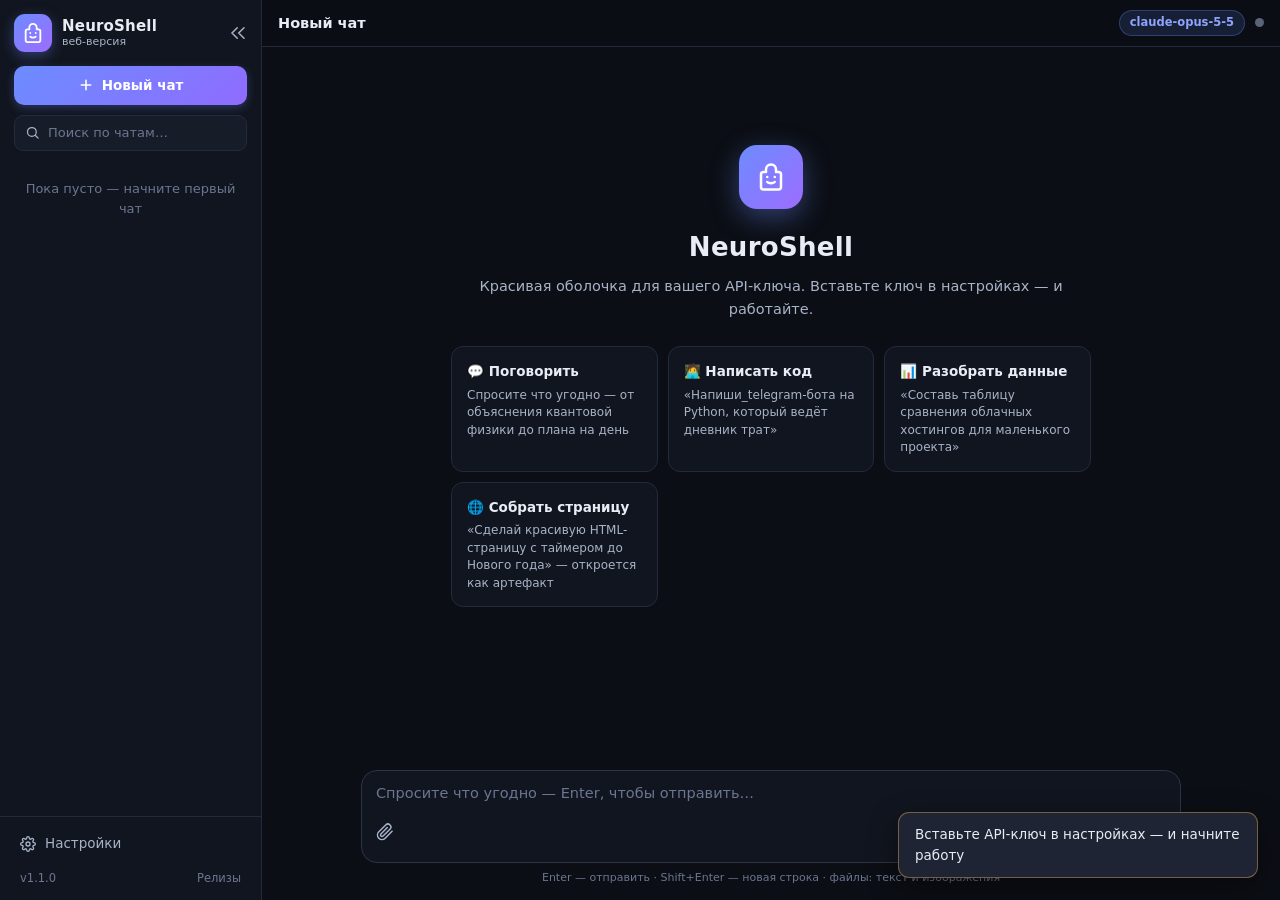
==== commit c7c04a79: "v1.1.0: цены на токены, отдельное окно, стабильный порт - Цены на токены всех моделей: встроенные та" ====
--- a/index.html
+++ b/index.html
@@ -5,22 +5,415 @@
 <meta name="viewport" content="width=device-width, initial-scale=1, viewport-fit=cover">
 <meta name="color-scheme" content="dark">
 <title>NeuroShell — красивая оболочка для вашего API</title>
-<meta name="description" content="Лёгкий графический интерфейс для OpenAI-совместимых API: чат со стримингом, артефакты, несколько профилей инструкций. Один HTML-файл, всё локально.">
+<meta name="description" content="Лёгкий графический интерфейс для OpenAI-совместимых API: чат со стримингом, артефакты, цены на токены, несколько профилей инструкций. Один HTML-файл, всё локально.">
 <link rel="icon" href="data:image/svg+xml,%3Csvg xmlns='http://www.w3.org/2000/svg' viewBox='0 0 24 24' fill='none' stroke='%236c8cff' stroke-width='2' stroke-linecap='round' stroke-linejoin='round'%3E%3Cpath d='M12 2a4 4 0 0 0-4 4v2H6a2 2 0 0 0-2 2v10a2 2 0 0 0 2 2h12a2 2 0 0 0 2-2V10a2 2 0 0 0-2-2h-2V6a4 4 0 0 0-4-4z'/%3E%3Cpath d='M9 12h.01M15 12h.01M9 16c.6.7 1.8 1 3 1s2.4-.3 3-1'/%3E%3C/svg%3E">
 <style>
-:root{--bg:#0b0e14;--bg2:#11151f;--bg3:#171c29;--bg4:#1e2433;--line:#232a3b;--line2:#2c3447;--txt:#e8ecf4;--txt2:#a8b3c7;--txt3:#6b7690;--acc:#6c8cff;--acc2:#8ea4ff;--acc-dim:rgba(108,140,255,.14);--ok:#3ddc97;--warn:#ffb454;--err:#ff5c74;--rad:12px;--mono:'Cascadia Code','JetBrains Mono',Consolas,'Courier New',monospace;}*{box-sizing:border-box;margin:0;padding:0}html,body{height:100%}body{background:var(--bg);color:var(--txt);font:15px/1.55 system-ui,-apple-system,'Segoe UI',Roboto,'Inter',sans-serif;overflow:hidden;}::selection{background:rgba(108,140,255,.35)}*::-webkit-scrollbar{width:10px;height:10px}*::-webkit-scrollbar-thumb{background:#2a3245;border-radius:8px;border:2px solid var(--bg)}*::-webkit-scrollbar-thumb:hover{background:#38425c}*::-webkit-scrollbar-track{background:transparent}.hidden{display:none!important}button{font:inherit;color:inherit;background:none;border:none;cursor:pointer}a{color:var(--acc2);text-decoration:none}a:hover{text-decoration:underline}
+:root{
+  --bg:#0b0e14; --bg2:#11151f; --bg3:#171c29; --bg4:#1e2433;
+  --line:#232a3b; --line2:#2c3447;
+  --txt:#e8ecf4; --txt2:#a8b3c7; --txt3:#6b7690;
+  --acc:#6c8cff; --acc2:#8ea4ff; --acc-dim:rgba(108,140,255,.14);
+  --ok:#3ddc97; --warn:#ffb454; --err:#ff5c74;
+  --rad:12px;
+  --mono:'Cascadia Code','JetBrains Mono',Consolas,'Courier New',monospace;
+}
+*{box-sizing:border-box;margin:0;padding:0}
+html,body{height:100%}
+body{
+  background:var(--bg);color:var(--txt);
+  font:15px/1.55 system-ui,-apple-system,'Segoe UI',Roboto,'Inter',sans-serif;
+  overflow:hidden;
+}
+::selection{background:rgba(108,140,255,.35)}
+*::-webkit-scrollbar{width:10px;height:10px}
+*::-webkit-scrollbar-thumb{background:#2a3245;border-radius:8px;border:2px solid var(--bg)}
+*::-webkit-scrollbar-thumb:hover{background:#38425c}
+*::-webkit-scrollbar-track{background:transparent}
+
+.hidden{display:none!important}
+button{font:inherit;color:inherit;background:none;border:none;cursor:pointer}
+a{color:var(--acc2);text-decoration:none}
+a:hover{text-decoration:underline}
+
+
 #app{display:flex;height:100vh;height:100dvh}
-#sidebar{width:262px;min-width:262px;display:flex;flex-direction:column;background:var(--bg2);border-right:1px solid var(--line);transition:margin-left .22s ease;}#sidebar.collapsed{margin-left:-262px}.sb-head{display:flex;align-items:center;gap:10px;padding:14px 14px 10px}.logo{width:38px;height:38px;border-radius:11px;flex:none;display:grid;place-items:center;color:#fff;background:linear-gradient(135deg,#6c8cff,#9d6cff);box-shadow:0 4px 14px rgba(108,140,255,.35);}.sb-title{display:flex;flex-direction:column;line-height:1.2;flex:1;min-width:0}.sb-name{font-weight:700;font-size:15px;letter-spacing:.2px}.sb-sub{font-size:11px;color:var(--txt2)}#btnCloseSidebar{color:var(--txt2)}#btnCloseSidebar:hover{color:var(--txt)}#btnNew{margin:4px 14px 10px;display:flex;align-items:center;justify-content:center;gap:8px;padding:9px 12px;border-radius:10px;font-weight:600;font-size:13.5px;background:linear-gradient(135deg,var(--acc),#8f6cff);color:#fff;box-shadow:0 3px 10px rgba(108,140,255,.28);transition:filter .15s,transform .05s;}#btnNew:hover{filter:brightness(1.1)}#btnNew:active{transform:scale(.98)}.sb-search{display:flex;align-items:center;gap:8px;margin:0 14px 8px;padding:7px 10px;background:var(--bg3);border:1px solid var(--line);border-radius:9px;color:var(--txt2);}.sb-search input{flex:1;background:none;border:none;outline:none;color:var(--txt);font:inherit;font-size:13px;min-width:0;}.sb-search input::placeholder{color:var(--txt3)}#chatList{flex:1;overflow-y:auto;padding:2px 8px 8px}.chat-item{position:relative;display:flex;align-items:center;gap:6px;padding:8px 10px;margin-bottom:2px;border-radius:9px;cursor:pointer;color:var(--txt2);border:1px solid transparent;}.chat-item:hover{background:var(--bg3);color:var(--txt)}.chat-item.active{background:var(--acc-dim);color:var(--txt);border-color:rgba(108,140,255,.25)}.chat-item .ci-icon{flex:none;opacity:.7;display:grid;place-items:center}.chat-item .ci-name{flex:1;min-width:0;font-size:13.5px;white-space:nowrap;overflow:hidden;text-overflow:ellipsis;}.chat-item .ci-del{flex:none;opacity:0;color:var(--txt3);padding:2px;border-radius:6px;}.chat-item:hover .ci-del{opacity:1}.chat-item .ci-del:hover{color:var(--err);background:rgba(255,92,116,.12)}.sb-empty{padding:18px 14px;color:var(--txt3);font-size:13px;text-align:center}.sb-foot{border-top:1px solid var(--line);padding:8px 10px 10px;display:flex;flex-direction:column;gap:2px}.btn-ghost{display:flex;align-items:center;gap:9px;padding:8px 10px;border-radius:9px;color:var(--txt2);font-size:13.5px;font-weight:500;}.btn-ghost:hover{background:var(--bg3);color:var(--txt)}.btn-exit:hover{color:var(--err)}.sb-ver{display:flex;justify-content:space-between;align-items:center;padding:6px 10px 2px;font-size:11.5px;color:var(--txt3);}.sb-ver a{color:var(--txt3)}.sb-ver a:hover{color:var(--acc2)}#sbOverlay{position:fixed;inset:0;background:rgba(0,0,0,.5);z-index:30;display:none}
-#main{flex:1;display:flex;flex-direction:column;min-width:0;position:relative}#topbar{display:flex;align-items:center;gap:12px;padding:10px 16px;border-bottom:1px solid var(--line);background:rgba(11,14,20,.8);backdrop-filter:blur(8px);z-index:5;}#btnOpenSidebar{color:var(--txt2)}#btnOpenSidebar:hover{color:var(--txt)}.tb-title{flex:1;min-width:0;display:flex;flex-direction:column;line-height:1.25}#chatTitle{font-weight:600;font-size:14.5px;white-space:nowrap;overflow:hidden;text-overflow:ellipsis}.tb-sub{font-size:11.5px;color:var(--txt3);white-space:nowrap;overflow:hidden;text-overflow:ellipsis}.tb-right{display:flex;align-items:center;gap:10px;flex:none}.model-badge{font-size:11.5px;font-weight:600;color:var(--acc2);background:var(--acc-dim);border:1px solid rgba(108,140,255,.3);padding:3px 10px;border-radius:99px;max-width:220px;white-space:nowrap;overflow:hidden;text-overflow:ellipsis;}.conn-dot{width:9px;height:9px;border-radius:50%;background:#5a6478;flex:none;transition:background .3s}.conn-dot.ok{background:var(--ok);box-shadow:0 0 8px rgba(61,220,151,.6)}.conn-dot.err{background:var(--err);box-shadow:0 0 8px rgba(255,92,116,.6)}.conn-dot.busy{background:var(--warn);animation:pulse 1s infinite}@keyframes pulse{50%{opacity:.35}}
-#chatScroll{flex:1;overflow-y:auto;overscroll-behavior:contain}.chat-col{max-width:820px;margin:0 auto;padding:26px 20px 10px;display:flex;flex-direction:column;gap:22px}.msg{display:flex;gap:12px;animation:rise .18s ease}@keyframes rise{from{opacity:0;transform:translateY(6px)}to{opacity:1;transform:none}}.msg.user{flex-direction:row-reverse}.avatar{width:34px;height:34px;border-radius:10px;flex:none;display:grid;place-items:center;font-size:15px;font-weight:700;color:#fff;user-select:none;}.msg.assistant .avatar{background:linear-gradient(135deg,#6c8cff,#9d6cff)}.msg.user .avatar{background:var(--bg4);color:var(--txt2);border:1px solid var(--line2)}.msg.error .avatar{background:linear-gradient(135deg,#ff5c74,#ff8f5c)}.bubble{min-width:0;max-width:100%;padding:12px 16px;border-radius:14px;background:var(--bg2);border:1px solid var(--line);overflow-wrap:break-word;word-break:break-word;}.msg.user .bubble{background:linear-gradient(160deg,rgba(108,140,255,.16),rgba(157,108,255,.10));border-color:rgba(108,140,255,.28);}.msg.error .bubble{border-color:rgba(255,92,116,.4);background:rgba(255,92,116,.07)}.bubble .b-role{font-size:11px;font-weight:700;letter-spacing:.4px;text-transform:uppercase;color:var(--txt3);margin-bottom:5px}
-.md>*+*{margin-top:10px}.md h1,.md h2,.md h3,.md h4{line-height:1.3;margin-top:16px}.md h1{font-size:1.35em}.md h2{font-size:1.22em}.md h3{font-size:1.1em}.md h4{font-size:1em}.md p{white-space:pre-wrap}.md ul,.md ol{padding-left:24px}.md li+li{margin-top:4px}.md code{font-family:var(--mono);font-size:.86em;background:var(--bg4);padding:2px 6px;border-radius:6px;border:1px solid var(--line);}.md pre{background:#0d1117;border:1px solid var(--line);border-radius:10px;padding:0;overflow:hidden;margin-top:10px;}.md pre code{display:block;padding:13px 15px;background:none;border:none;font-size:13px;line-height:1.55;overflow-x:auto;white-space:pre;}.md table{border-collapse:collapse;width:100%;display:block;overflow-x:auto;font-size:.93em}.md th,.md td{border:1px solid var(--line2);padding:7px 11px;text-align:left}.md th{background:var(--bg3);font-weight:600}.md tr:nth-child(even) td{background:rgba(255,255,255,.02)}.md blockquote{border-left:3px solid var(--acc);padding:2px 0 2px 14px;color:var(--txt2)}.md hr{border:none;border-top:1px solid var(--line2);margin:14px 0}.md img{max-width:100%;border-radius:10px}.code-head{display:flex;justify-content:space-between;align-items:center;padding:6px 8px 6px 14px;background:var(--bg3);border-bottom:1px solid var(--line);font-size:11.5px;color:var(--txt2);}.code-head .lang{font-family:var(--mono);text-transform:lowercase}.code-copy{padding:3px 10px;border-radius:6px;font-size:11.5px;color:var(--txt2);border:1px solid var(--line2);}.code-copy:hover{color:var(--txt);border-color:var(--acc)}.msg-actions{display:flex;gap:4px;margin-top:6px;margin-left:46px;opacity:0;transition:opacity .15s}.msg:hover .msg-actions{opacity:1}.ma-btn{display:inline-flex;align-items:center;gap:5px;font-size:11.5px;color:var(--txt3);padding:3px 8px;border-radius:6px;}.ma-btn:hover{color:var(--txt);background:var(--bg3)}.typing{display:inline-flex;gap:4px;padding:4px 2px}.typing span{width:7px;height:7px;border-radius:50%;background:var(--acc);animation:tp 1.2s infinite;}.typing span:nth-child(2){animation-delay:.15s}.typing span:nth-child(3){animation-delay:.3s}@keyframes tp{0%,60%,100%{transform:none;opacity:.4}30%{transform:translateY(-5px);opacity:1}}
-.welcome{max-width:640px;margin:8vh auto 0;text-align:center;animation:rise .3s ease}.welcome .w-logo{width:64px;height:64px;border-radius:18px;margin:0 auto 18px;display:grid;place-items:center;color:#fff;background:linear-gradient(135deg,#6c8cff,#9d6cff);box-shadow:0 8px 28px rgba(108,140,255,.4);}.welcome h1{font-size:26px;letter-spacing:.3px}.welcome .w-sub{color:var(--txt2);margin-top:8px;font-size:14.5px}.w-cards{display:grid;grid-template-columns:repeat(auto-fit,minmax(170px,1fr));gap:10px;margin-top:26px}.w-card{text-align:left;padding:14px 15px;border-radius:12px;cursor:pointer;background:var(--bg2);border:1px solid var(--line);transition:border-color .15s,transform .1s;}.w-card:hover{border-color:var(--acc);transform:translateY(-2px)}.w-card .wc-t{font-weight:600;font-size:13.5px;display:flex;gap:8px;align-items:center}.w-card .wc-d{font-size:12px;color:var(--txt2);margin-top:5px;line-height:1.45}
-#composerWrap{padding:8px 20px 14px;background:linear-gradient(transparent,var(--bg) 30%)}#attsBar{max-width:820px;margin:0 auto 8px;display:flex;flex-wrap:wrap;gap:8px}.att-chip{display:flex;align-items:center;gap:7px;font-size:12px;color:var(--txt2);background:var(--bg2);border:1px solid var(--line);border-radius:9px;padding:5px 8px 5px 10px;max-width:240px;}.att-chip img{width:26px;height:26px;object-fit:cover;border-radius:5px}.att-chip .ac-name{overflow:hidden;text-overflow:ellipsis;white-space:nowrap}.att-chip .ac-size{color:var(--txt3);flex:none}.att-chip .ac-x{color:var(--txt3);padding:2px;border-radius:5px;flex:none}.att-chip .ac-x:hover{color:var(--err)}#composer{max-width:820px;margin:0 auto;position:relative;background:var(--bg2);border:1px solid var(--line2);border-radius:16px;padding:12px 14px 8px;transition:border-color .15s,box-shadow .15s;}#composer:focus-within{border-color:var(--acc);box-shadow:0 0 0 3px rgba(108,140,255,.12)}#input{width:100%;background:none;border:none;outline:none;resize:none;color:var(--txt);font:inherit;font-size:14.5px;line-height:1.5;max-height:220px;}#input::placeholder{color:var(--txt3)}.composer-actions{display:flex;align-items:center;gap:8px;margin-top:6px}.composer-actions .icon-btn{color:var(--txt2)}.composer-actions .icon-btn:hover{color:var(--txt)}.stat{flex:1;text-align:right;font-size:11px;color:var(--txt3);font-family:var(--mono);white-space:nowrap;overflow:hidden}.btn-send,.btn-stop{width:36px;height:36px;border-radius:10px;display:grid;place-items:center;color:#fff;flex:none;}.btn-send{background:linear-gradient(135deg,var(--acc),#8f6cff);box-shadow:0 3px 10px rgba(108,140,255,.3)}.btn-send:hover{filter:brightness(1.12)}.btn-send:disabled{filter:grayscale(1) brightness(.6);cursor:not-allowed;box-shadow:none}.btn-stop{background:var(--err)}.hint{max-width:820px;margin:6px auto 0;text-align:center;font-size:11px;color:var(--txt3)}
-#artifactPanel{width:46%;min-width:360px;border-left:1px solid var(--line);background:var(--bg2);display:flex;flex-direction:column;}.ap-head{display:flex;align-items:center;gap:10px;padding:10px 12px;border-bottom:1px solid var(--line)}.ap-title{font-weight:700;font-size:13.5px;flex:none}.ap-tabs{flex:1;display:flex;gap:6px;overflow-x:auto}.ap-tab{font-size:12px;color:var(--txt2);padding:4px 12px;border-radius:99px;border:1px solid var(--line);white-space:nowrap;}.ap-tab.active{color:var(--acc2);border-color:var(--acc);background:var(--acc-dim)}.ap-actions{display:flex;gap:4px;flex:none}#artifactFrame{flex:1;border:none;background:#fff}
-.modal{position:fixed;inset:0;z-index:100;display:grid;place-items:center;background:rgba(5,7,12,.66);backdrop-filter:blur(4px);padding:20px;}.modal-card{width:min(680px,100%);max-height:min(86vh,860px);display:flex;flex-direction:column;background:var(--bg2);border:1px solid var(--line2);border-radius:16px;box-shadow:0 24px 80px rgba(0,0,0,.5);animation:rise .18s ease;}.modal-card-sm{width:min(400px,100%)}.modal-head{display:flex;align-items:center;justify-content:space-between;padding:16px 20px 12px;border-bottom:1px solid var(--line)}.modal-head h2{font-size:17px}.modal-body{overflow-y:auto;padding:6px 20px 16px}.modal-foot{display:flex;justify-content:flex-end;gap:10px;padding:12px 20px 16px;border-top:1px solid var(--line)}.set-group{padding:14px 0 4px;border-bottom:1px dashed var(--line)}.set-group:last-child{border-bottom:none}.set-group h3{font-size:12px;text-transform:uppercase;letter-spacing:.8px;color:var(--txt3);margin-bottom:12px}.field{display:block;margin-bottom:14px}.field-label{display:block;font-size:13px;font-weight:600;margin-bottom:6px}.field input[type=text],.field input[type=password],.field select,.field textarea{width:100%;background:var(--bg3);border:1px solid var(--line2);border-radius:9px;color:var(--txt);font:inherit;font-size:13.5px;padding:9px 12px;outline:none;}.field textarea{font-family:var(--mono);font-size:12.5px;line-height:1.55;resize:vertical}.field input:focus,.field select:focus,.field textarea:focus{border-color:var(--acc)}.field-row{display:flex;gap:8px;align-items:center}.field-row input{flex:1;min-width:0}.field-hint{display:block;font-size:11.5px;color:var(--txt3);margin-top:5px;line-height:1.45}.field input[type=range]{width:100%;accent-color:var(--acc)}.field-switch{display:flex;align-items:center;justify-content:space-between;margin-bottom:14px}.field-switch .field-label{margin:0}.switch{position:relative;display:inline-block;flex:none}.switch input{position:absolute;opacity:0;width:100%;height:100%;cursor:pointer;margin:0}.switch i{display:block;width:40px;height:22px;border-radius:99px;background:var(--bg4);border:1px solid var(--line2);position:relative;transition:background .18s;}.switch i::after{content:'';position:absolute;top:2px;left:2px;width:16px;height:16px;border-radius:50%;background:var(--txt2);transition:transform .18s,background .18s;}.switch input:checked+i{background:var(--acc);border-color:var(--acc)}.switch input:checked+i::after{transform:translateX(18px);background:#fff}.btn-danger{color:var(--err)!important;border:1px solid rgba(255,92,116,.3);border-radius:9px}.btn-danger:hover{background:rgba(255,92,116,.1)}.btn-danger-solid{background:var(--err)!important;box-shadow:none!important}.confirm-text{padding:26px 22px;font-size:15px;line-height:1.5}
-#toasts{position:fixed;bottom:22px;right:22px;z-index:200;display:flex;flex-direction:column;gap:8px}.toast{display:flex;align-items:center;gap:9px;padding:11px 16px;border-radius:11px;font-size:13.5px;background:var(--bg4);border:1px solid var(--line2);box-shadow:0 10px 30px rgba(0,0,0,.4);animation:toastIn .2s ease;max-width:360px;}.toast.ok{border-color:rgba(61,220,151,.4)}.toast.err{border-color:rgba(255,92,116,.4)}.toast.warn{border-color:rgba(255,180,84,.4)}@keyframes toastIn{from{opacity:0;transform:translateX(20px)}to{opacity:1;transform:none}}.toast.out{opacity:0;transform:translateX(20px);transition:all .25s}
-.cors-hint{margin:10px 0 4px;padding:14px 16px;border-radius:12px;font-size:12.5px;line-height:1.55;background:rgba(255,180,84,.07);border:1px solid rgba(255,180,84,.35);color:var(--txt2);}.cors-hint-title{font-weight:700;color:var(--warn);font-size:13px;margin-bottom:8px}.cors-hint p{margin:7px 0;color:var(--txt2)}.cors-hint code{font-family:var(--mono);font-size:11.5px;background:var(--bg3);padding:1px 5px;border-radius:5px;color:var(--acc2);}.cors-hint pre{font-family:var(--mono);font-size:11px;line-height:1.5;background:var(--bg2);border:1px solid var(--line);border-radius:8px;padding:10px 12px;margin:8px 0;overflow-x:auto;white-space:pre;color:var(--txt2);}.cors-hint .btn-ghost{margin-top:6px}
-@media (max-width:900px){#artifactPanel{position:fixed;inset:0;width:100%;min-width:0;z-index:40}.model-badge{max-width:120px}}@media (max-width:760px){#sidebar{position:fixed;top:0;left:0;bottom:0;z-index:35;box-shadow:14px 0 40px rgba(0,0,0,.4)}#sidebar.collapsed{margin-left:0;transform:translateX(-105%)}#sbOverlay.show{display:block}#btnCloseSidebar{display:grid}#btnOpenSidebar{display:grid}.chat-col{padding:18px 12px 10px}#composerWrap{padding:6px 10px 10px}.msg-actions{opacity:1;margin-left:0}}@media (min-width:761px){#btnCloseSidebar{display:grid}#btnOpenSidebar{display:none}}
+
+
+#sidebar{
+  width:262px;min-width:262px;display:flex;flex-direction:column;
+  background:var(--bg2);border-right:1px solid var(--line);
+  transition:margin-left .22s ease;
+}
+#sidebar.collapsed{margin-left:-262px}
+.sb-head{display:flex;align-items:center;gap:10px;padding:14px 14px 10px}
+.logo{
+  width:38px;height:38px;border-radius:11px;flex:none;
+  display:grid;place-items:center;color:#fff;
+  background:linear-gradient(135deg,#6c8cff,#9d6cff);
+  box-shadow:0 4px 14px rgba(108,140,255,.35);
+}
+.sb-title{display:flex;flex-direction:column;line-height:1.2;flex:1;min-width:0}
+.sb-name{font-weight:700;font-size:15px;letter-spacing:.2px}
+.sb-sub{font-size:11px;color:var(--txt2)}
+#btnCloseSidebar{color:var(--txt2)}
+#btnCloseSidebar:hover{color:var(--txt)}
+
+#btnNew{
+  margin:4px 14px 10px;display:flex;align-items:center;justify-content:center;gap:8px;
+  padding:9px 12px;border-radius:10px;font-weight:600;font-size:13.5px;
+  background:linear-gradient(135deg,var(--acc),#8f6cff);color:#fff;
+  box-shadow:0 3px 10px rgba(108,140,255,.28);
+  transition:filter .15s,transform .05s;
+}
+#btnNew:hover{filter:brightness(1.1)}
+#btnNew:active{transform:scale(.98)}
+
+.sb-search{
+  display:flex;align-items:center;gap:8px;margin:0 14px 8px;padding:7px 10px;
+  background:var(--bg3);border:1px solid var(--line);border-radius:9px;color:var(--txt2);
+}
+.sb-search input{
+  flex:1;background:none;border:none;outline:none;color:var(--txt);font:inherit;font-size:13px;min-width:0;
+}
+.sb-search input::placeholder{color:var(--txt3)}
+
+#chatList{flex:1;overflow-y:auto;padding:2px 8px 8px}
+.chat-item{
+  position:relative;display:flex;align-items:center;gap:6px;
+  padding:8px 10px;margin-bottom:2px;border-radius:9px;cursor:pointer;
+  color:var(--txt2);border:1px solid transparent;
+}
+.chat-item:hover{background:var(--bg3);color:var(--txt)}
+.chat-item.active{background:var(--acc-dim);color:var(--txt);border-color:rgba(108,140,255,.25)}
+.chat-item .ci-icon{flex:none;opacity:.7;display:grid;place-items:center}
+.chat-item .ci-name{
+  flex:1;min-width:0;font-size:13.5px;white-space:nowrap;overflow:hidden;text-overflow:ellipsis;
+}
+.chat-item .ci-del{
+  flex:none;opacity:0;color:var(--txt3);padding:2px;border-radius:6px;
+}
+.chat-item:hover .ci-del{opacity:1}
+.chat-item .ci-del:hover{color:var(--err);background:rgba(255,92,116,.12)}
+.sb-empty{padding:18px 14px;color:var(--txt3);font-size:13px;text-align:center}
+
+.sb-foot{border-top:1px solid var(--line);padding:8px 10px 10px;display:flex;flex-direction:column;gap:2px}
+.btn-ghost{
+  display:flex;align-items:center;gap:9px;padding:8px 10px;border-radius:9px;
+  color:var(--txt2);font-size:13.5px;font-weight:500;
+}
+.btn-ghost:hover{background:var(--bg3);color:var(--txt)}
+.btn-exit:hover{color:var(--err)}
+.sb-ver{
+  display:flex;justify-content:space-between;align-items:center;
+  padding:6px 10px 2px;font-size:11.5px;color:var(--txt3);
+}
+.sb-ver a{color:var(--txt3)}
+.sb-ver a:hover{color:var(--acc2)}
+
+#sbOverlay{position:fixed;inset:0;background:rgba(0,0,0,.5);z-index:30;display:none}
+
+
+#main{flex:1;display:flex;flex-direction:column;min-width:0;position:relative}
+#topbar{
+  display:flex;align-items:center;gap:12px;padding:10px 16px;
+  border-bottom:1px solid var(--line);background:rgba(11,14,20,.8);backdrop-filter:blur(8px);
+  z-index:5;
+}
+#btnOpenSidebar{color:var(--txt2)}
+#btnOpenSidebar:hover{color:var(--txt)}
+.tb-title{flex:1;min-width:0;display:flex;flex-direction:column;line-height:1.25}
+#chatTitle{font-weight:600;font-size:14.5px;white-space:nowrap;overflow:hidden;text-overflow:ellipsis}
+.tb-sub{font-size:11.5px;color:var(--txt3);white-space:nowrap;overflow:hidden;text-overflow:ellipsis}
+.tb-right{display:flex;align-items:center;gap:10px;flex:none}
+.model-badge{
+  font-size:11.5px;font-weight:600;color:var(--acc2);
+  background:var(--acc-dim);border:1px solid rgba(108,140,255,.3);
+  padding:3px 10px;border-radius:99px;max-width:220px;
+  white-space:nowrap;overflow:hidden;text-overflow:ellipsis;
+}
+.conn-dot{width:9px;height:9px;border-radius:50%;background:#5a6478;flex:none;transition:background .3s}
+.conn-dot.ok{background:var(--ok);box-shadow:0 0 8px rgba(61,220,151,.6)}
+.conn-dot.err{background:var(--err);box-shadow:0 0 8px rgba(255,92,116,.6)}
+.conn-dot.busy{background:var(--warn);animation:pulse 1s infinite}
+@keyframes pulse{50%{opacity:.35}}
+
+
+#chatScroll{flex:1;overflow-y:auto;overscroll-behavior:contain}
+.chat-col{max-width:820px;margin:0 auto;padding:26px 20px 10px;display:flex;flex-direction:column;gap:22px}
+
+.msg{display:flex;gap:12px;animation:rise .18s ease}
+@keyframes rise{from{opacity:0;transform:translateY(6px)}to{opacity:1;transform:none}}
+.msg.user{flex-direction:row-reverse}
+.avatar{
+  width:34px;height:34px;border-radius:10px;flex:none;display:grid;place-items:center;
+  font-size:15px;font-weight:700;color:#fff;user-select:none;
+}
+.msg.assistant .avatar{background:linear-gradient(135deg,#6c8cff,#9d6cff)}
+.msg.user .avatar{background:var(--bg4);color:var(--txt2);border:1px solid var(--line2)}
+.msg.error .avatar{background:linear-gradient(135deg,#ff5c74,#ff8f5c)}
+.bubble{
+  min-width:0;max-width:100%;padding:12px 16px;border-radius:14px;
+  background:var(--bg2);border:1px solid var(--line);
+  overflow-wrap:break-word;word-break:break-word;
+}
+.msg.user .bubble{
+  background:linear-gradient(160deg,rgba(108,140,255,.16),rgba(157,108,255,.10));
+  border-color:rgba(108,140,255,.28);
+}
+.msg.error .bubble{border-color:rgba(255,92,116,.4);background:rgba(255,92,116,.07)}
+.bubble .b-role{font-size:11px;font-weight:700;letter-spacing:.4px;text-transform:uppercase;color:var(--txt3);margin-bottom:5px}
+
+
+.md>*+*{margin-top:10px}
+.md h1,.md h2,.md h3,.md h4{line-height:1.3;margin-top:16px}
+.md h1{font-size:1.35em}.md h2{font-size:1.22em}.md h3{font-size:1.1em}.md h4{font-size:1em}
+.md p{white-space:pre-wrap}
+.md ul,.md ol{padding-left:24px}
+.md li+li{margin-top:4px}
+.md code{
+  font-family:var(--mono);font-size:.86em;background:var(--bg4);
+  padding:2px 6px;border-radius:6px;border:1px solid var(--line);
+}
+.md pre{
+  background:#0d1117;border:1px solid var(--line);border-radius:10px;
+  padding:0;overflow:hidden;margin-top:10px;
+}
+.md pre code{
+  display:block;padding:13px 15px;background:none;border:none;
+  font-size:13px;line-height:1.55;overflow-x:auto;white-space:pre;
+}
+.md table{border-collapse:collapse;width:100%;display:block;overflow-x:auto;font-size:.93em}
+.md th,.md td{border:1px solid var(--line2);padding:7px 11px;text-align:left}
+.md th{background:var(--bg3);font-weight:600}
+.md tr:nth-child(even) td{background:rgba(255,255,255,.02)}
+.md blockquote{border-left:3px solid var(--acc);padding:2px 0 2px 14px;color:var(--txt2)}
+.md hr{border:none;border-top:1px solid var(--line2);margin:14px 0}
+.md img{max-width:100%;border-radius:10px}
+
+.code-head{
+  display:flex;justify-content:space-between;align-items:center;
+  padding:6px 8px 6px 14px;background:var(--bg3);border-bottom:1px solid var(--line);
+  font-size:11.5px;color:var(--txt2);
+}
+.code-head .lang{font-family:var(--mono);text-transform:lowercase}
+.code-copy{
+  padding:3px 10px;border-radius:6px;font-size:11.5px;color:var(--txt2);
+  border:1px solid var(--line2);
+}
+.code-copy:hover{color:var(--txt);border-color:var(--acc)}
+
+.msg-actions{display:flex;gap:4px;margin-top:6px;margin-left:46px;opacity:0;transition:opacity .15s}
+.msg:hover .msg-actions{opacity:1}
+.ma-btn{
+  display:inline-flex;align-items:center;gap:5px;font-size:11.5px;color:var(--txt3);
+  padding:3px 8px;border-radius:6px;
+}
+.ma-btn:hover{color:var(--txt);background:var(--bg3)}
+
+.typing{display:inline-flex;gap:4px;padding:4px 2px}
+.typing span{
+  width:7px;height:7px;border-radius:50%;background:var(--acc);
+  animation:tp 1.2s infinite;
+}
+.typing span:nth-child(2){animation-delay:.15s}
+.typing span:nth-child(3){animation-delay:.3s}
+@keyframes tp{0%,60%,100%{transform:none;opacity:.4}30%{transform:translateY(-5px);opacity:1}}
+
+
+.welcome{max-width:640px;margin:8vh auto 0;text-align:center;animation:rise .3s ease}
+.welcome .w-logo{
+  width:64px;height:64px;border-radius:18px;margin:0 auto 18px;display:grid;place-items:center;color:#fff;
+  background:linear-gradient(135deg,#6c8cff,#9d6cff);box-shadow:0 8px 28px rgba(108,140,255,.4);
+}
+.welcome h1{font-size:26px;letter-spacing:.3px}
+.welcome .w-sub{color:var(--txt2);margin-top:8px;font-size:14.5px}
+.w-cards{display:grid;grid-template-columns:repeat(auto-fit,minmax(170px,1fr));gap:10px;margin-top:26px}
+.w-card{
+  text-align:left;padding:14px 15px;border-radius:12px;cursor:pointer;
+  background:var(--bg2);border:1px solid var(--line);transition:border-color .15s,transform .1s;
+}
+.w-card:hover{border-color:var(--acc);transform:translateY(-2px)}
+.w-card .wc-t{font-weight:600;font-size:13.5px;display:flex;gap:8px;align-items:center}
+.w-card .wc-d{font-size:12px;color:var(--txt2);margin-top:5px;line-height:1.45}
+
+
+#composerWrap{padding:8px 20px 14px;background:linear-gradient(transparent,var(--bg) 30%)}
+#attsBar{max-width:820px;margin:0 auto 8px;display:flex;flex-wrap:wrap;gap:8px}
+.att-chip{
+  display:flex;align-items:center;gap:7px;font-size:12px;color:var(--txt2);
+  background:var(--bg2);border:1px solid var(--line);border-radius:9px;padding:5px 8px 5px 10px;max-width:240px;
+}
+.att-chip img{width:26px;height:26px;object-fit:cover;border-radius:5px}
+.att-chip .ac-name{overflow:hidden;text-overflow:ellipsis;white-space:nowrap}
+.att-chip .ac-size{color:var(--txt3);flex:none}
+.att-chip .ac-x{color:var(--txt3);padding:2px;border-radius:5px;flex:none}
+.att-chip .ac-x:hover{color:var(--err)}
+
+#composer{
+  max-width:820px;margin:0 auto;position:relative;
+  background:var(--bg2);border:1px solid var(--line2);border-radius:16px;
+  padding:12px 14px 8px;transition:border-color .15s,box-shadow .15s;
+}
+#composer:focus-within{border-color:var(--acc);box-shadow:0 0 0 3px rgba(108,140,255,.12)}
+#input{
+  width:100%;background:none;border:none;outline:none;resize:none;
+  color:var(--txt);font:inherit;font-size:14.5px;line-height:1.5;max-height:220px;
+}
+#input::placeholder{color:var(--txt3)}
+.composer-actions{display:flex;align-items:center;gap:8px;margin-top:6px}
+.composer-actions .icon-btn{color:var(--txt2)}
+.composer-actions .icon-btn:hover{color:var(--txt)}
+.stat{flex:1;text-align:right;font-size:11px;color:var(--txt3);font-family:var(--mono);white-space:nowrap;overflow:hidden}
+.btn-send,.btn-stop{
+  width:36px;height:36px;border-radius:10px;display:grid;place-items:center;color:#fff;flex:none;
+}
+.btn-send{background:linear-gradient(135deg,var(--acc),#8f6cff);box-shadow:0 3px 10px rgba(108,140,255,.3)}
+.btn-send:hover{filter:brightness(1.12)}
+.btn-send:disabled{filter:grayscale(1) brightness(.6);cursor:not-allowed;box-shadow:none}
+.btn-stop{background:var(--err)}
+.hint{max-width:820px;margin:6px auto 0;text-align:center;font-size:11px;color:var(--txt3)}
+
+
+#artifactPanel{
+  width:46%;min-width:360px;border-left:1px solid var(--line);background:var(--bg2);
+  display:flex;flex-direction:column;
+}
+.ap-head{display:flex;align-items:center;gap:10px;padding:10px 12px;border-bottom:1px solid var(--line)}
+.ap-title{font-weight:700;font-size:13.5px;flex:none}
+.ap-tabs{flex:1;display:flex;gap:6px;overflow-x:auto}
+.ap-tab{
+  font-size:12px;color:var(--txt2);padding:4px 12px;border-radius:99px;
+  border:1px solid var(--line);white-space:nowrap;
+}
+.ap-tab.active{color:var(--acc2);border-color:var(--acc);background:var(--acc-dim)}
+.ap-actions{display:flex;gap:4px;flex:none}
+#artifactFrame{flex:1;border:none;background:#fff}
+
+
+.modal{
+  position:fixed;inset:0;z-index:100;display:grid;place-items:center;
+  background:rgba(5,7,12,.66);backdrop-filter:blur(4px);padding:20px;
+}
+.modal-card{
+  width:min(680px,100%);max-height:min(86vh,860px);display:flex;flex-direction:column;
+  background:var(--bg2);border:1px solid var(--line2);border-radius:16px;
+  box-shadow:0 24px 80px rgba(0,0,0,.5);animation:rise .18s ease;
+}
+.modal-card-sm{width:min(400px,100%)}
+.modal-head{display:flex;align-items:center;justify-content:space-between;padding:16px 20px 12px;border-bottom:1px solid var(--line)}
+.modal-head h2{font-size:17px}
+.modal-body{overflow-y:auto;padding:6px 20px 16px}
+.modal-foot{display:flex;justify-content:flex-end;gap:10px;padding:12px 20px 16px;border-top:1px solid var(--line)}
+
+.set-group{padding:14px 0 4px;border-bottom:1px dashed var(--line)}
+.set-group:last-child{border-bottom:none}
+.set-group h3{font-size:12px;text-transform:uppercase;letter-spacing:.8px;color:var(--txt3);margin-bottom:12px}
+.field{display:block;margin-bottom:14px}
+.field-label{display:block;font-size:13px;font-weight:600;margin-bottom:6px}
+.field input[type=text],.field input[type=password],.field select,.field textarea{
+  width:100%;background:var(--bg3);border:1px solid var(--line2);border-radius:9px;
+  color:var(--txt);font:inherit;font-size:13.5px;padding:9px 12px;outline:none;
+}
+.field textarea{font-family:var(--mono);font-size:12.5px;line-height:1.55;resize:vertical}
+.field input:focus,.field select:focus,.field textarea:focus{border-color:var(--acc)}
+.field-row{display:flex;gap:8px;align-items:center}
+.field-row input{flex:1;min-width:0}
+.field-hint{display:block;font-size:11.5px;color:var(--txt3);margin-top:5px;line-height:1.45}
+.field input[type=range]{width:100%;accent-color:var(--acc)}
+
+.field-switch{display:flex;align-items:center;justify-content:space-between;margin-bottom:14px}
+.field-switch .field-label{margin:0}
+.switch{position:relative;display:inline-block;flex:none}
+.switch input{position:absolute;opacity:0;width:100%;height:100%;cursor:pointer;margin:0}
+.switch i{
+  display:block;width:40px;height:22px;border-radius:99px;background:var(--bg4);
+  border:1px solid var(--line2);position:relative;transition:background .18s;
+}
+.switch i::after{
+  content:'';position:absolute;top:2px;left:2px;width:16px;height:16px;border-radius:50%;
+  background:var(--txt2);transition:transform .18s,background .18s;
+}
+.switch input:checked+i{background:var(--acc);border-color:var(--acc)}
+.switch input:checked+i::after{transform:translateX(18px);background:#fff}
+
+.btn-danger{color:var(--err)!important;border:1px solid rgba(255,92,116,.3);border-radius:9px}
+.btn-danger:hover{background:rgba(255,92,116,.1)}
+.btn-danger-solid{background:var(--err)!important;box-shadow:none!important}
+.confirm-text{padding:26px 22px;font-size:15px;line-height:1.5}
+
+
+#toasts{position:fixed;bottom:22px;right:22px;z-index:200;display:flex;flex-direction:column;gap:8px}
+.toast{
+  display:flex;align-items:center;gap:9px;padding:11px 16px;border-radius:11px;font-size:13.5px;
+  background:var(--bg4);border:1px solid var(--line2);box-shadow:0 10px 30px rgba(0,0,0,.4);
+  animation:toastIn .2s ease;max-width:360px;
+}
+.toast.ok{border-color:rgba(61,220,151,.4)}
+.toast.err{border-color:rgba(255,92,116,.4)}
+.toast.warn{border-color:rgba(255,180,84,.4)}
+@keyframes toastIn{from{opacity:0;transform:translateX(20px)}to{opacity:1;transform:none}}
+.toast.out{opacity:0;transform:translateX(20px);transition:all .25s}
+
+
+.cors-hint{
+  margin:10px 0 4px;padding:14px 16px;border-radius:12px;font-size:12.5px;line-height:1.55;
+  background:rgba(255,180,84,.07);border:1px solid rgba(255,180,84,.35);color:var(--txt2);
+}
+.cors-hint-title{font-weight:700;color:var(--warn);font-size:13px;margin-bottom:8px}
+.cors-hint p{margin:7px 0;color:var(--txt2)}
+.cors-hint code{
+  font-family:var(--mono);font-size:11.5px;background:var(--bg3);
+  padding:1px 5px;border-radius:5px;color:var(--acc2);
+}
+.cors-hint pre{
+  font-family:var(--mono);font-size:11px;line-height:1.5;background:var(--bg2);
+  border:1px solid var(--line);border-radius:8px;padding:10px 12px;margin:8px 0;
+  overflow-x:auto;white-space:pre;color:var(--txt2);
+}
+.cors-hint .btn-ghost{margin-top:6px}
+
+
+@media (max-width:900px){
+  #artifactPanel{position:fixed;inset:0;width:100%;min-width:0;z-index:40}
+  .model-badge{max-width:120px}
+}
+@media (max-width:760px){
+  #sidebar{position:fixed;top:0;left:0;bottom:0;z-index:35;box-shadow:14px 0 40px rgba(0,0,0,.4)}
+  #sidebar.collapsed{margin-left:0;transform:translateX(-105%)}
+  #sbOverlay.show{display:block}
+  #btnCloseSidebar{display:grid}
+  #btnOpenSidebar{display:grid}
+  .chat-col{padding:18px 12px 10px}
+  #composerWrap{padding:6px 10px 10px}
+  .msg-actions{opacity:1;margin-left:0}
+}
+@media (min-width:761px){
+  #btnCloseSidebar{display:grid}
+  #btnOpenSidebar{display:none}
+}
+
+
+.model-badge{cursor:pointer}
+.msg-meta{margin-top:8px;font-size:11px;color:var(--txt3);font-family:var(--mono)}
+.modal-card-prices{width:min(760px,100%)}
+.price-tools{margin:10px 0}
+.price-tools input{width:100%;background:var(--bg3);border:1px solid var(--line2);border-radius:9px;color:var(--txt);font:inherit;font-size:13.5px;padding:8px 12px;outline:none}
+.price-tools input:focus{border-color:var(--acc)}
+.price-table-wrap{max-height:44vh;overflow:auto;border:1px solid var(--line);border-radius:10px}
+.price-table{width:100%;border-collapse:collapse;font-size:12.5px}
+.price-table th{position:sticky;top:0;z-index:1;background:var(--bg3);color:var(--txt2);font-weight:600;text-align:left;padding:8px 10px;border-bottom:1px solid var(--line2);font-size:10.5px;text-transform:uppercase;letter-spacing:.5px;white-space:nowrap}
+.price-table td{padding:7px 10px;border-bottom:1px solid var(--line);vertical-align:middle}
+.price-table tbody tr:last-child td{border-bottom:none}
+.price-table tr.price-cur td{background:var(--acc-dim)}
+.price-model{font-family:var(--mono);font-size:12px;max-width:280px;overflow:hidden;text-overflow:ellipsis;white-space:nowrap}
+.price-mark{color:var(--acc2);font-size:10.5px}
+.price-cell{cursor:pointer;color:var(--acc2);font-family:var(--mono);white-space:nowrap}
+.price-cell:hover{text-decoration:underline}
+.price-src{color:var(--txt3);font-size:11.5px;white-space:nowrap}
+.price-reset{font-size:11px;color:var(--txt3);border:1px solid var(--line2);border-radius:6px;padding:2px 8px;background:none;cursor:pointer}
+.price-reset:hover{color:var(--err);border-color:var(--err)}
+.price-input{width:92px;background:var(--bg4);border:1px solid var(--acc);border-radius:6px;color:var(--txt);font:inherit;font-size:12px;font-family:var(--mono);padding:4px 7px;outline:none}
+.price-empty{color:var(--txt3);text-align:center;padding:18px}
 </style>
 </head>
 <body>
@@ -63,7 +456,7 @@
         Выход
       </button>
       <div class="sb-ver">
-        <span>v<span class="ns-version">1.0.1</span></span>
+        <span>v<span class="ns-version">1.1.0</span></span>
         <a href="https://github.com/Genocide12/neuro-shell/releases" target="_blank" rel="noopener">Релизы</a>
       </div>
     </div>
@@ -187,8 +580,12 @@
             <button class="icon-btn" id="btnReloadModels" title="Загрузить список моделей с сервера">
               <svg viewBox="0 0 24 24" width="17" height="17" fill="none" stroke="currentColor" stroke-width="2" stroke-linecap="round" stroke-linejoin="round"><path d="M21 12a9 9 0 1 1-2.64-6.36"/><path d="M21 3v6h-6"/></svg>
             </button>
+            <button class="icon-btn" id="btnPrices" title="Цены на токены всех моделей" aria-label="Цены на токены">
+              <svg viewBox="0 0 24 24" width="17" height="17" fill="none" stroke="currentColor" stroke-width="2" stroke-linecap="round" stroke-linejoin="round"><path d="M12 1v22"/><path d="M17 5H9.5a3.5 3.5 0 0 0 0 7h5a3.5 3.5 0 0 1 0 7H6"/></svg>
+            </button>
           </div>
           <span class="field-hint">Список подгружается кнопкой ⟳ (или «Проверить») с указанного Base URL.</span>
+          <span class="field-hint" id="modelPriceHint"></span>
         </label>
       </section>
 
@@ -240,6 +637,31 @@
   </div>
 </div>
 
+<!-- ===== модальное окно цен на токены ===== -->
+<div id="priceModal" class="modal hidden" role="dialog" aria-modal="true" aria-label="Цены на токены">
+  <div class="modal-card modal-card-prices">
+    <header class="modal-head">
+      <h2>Цены на токены</h2>
+      <button class="icon-btn" id="btnClosePrices" title="Закрыть">
+        <svg viewBox="0 0 24 24" width="18" height="18" fill="none" stroke="currentColor" stroke-width="2" stroke-linecap="round"><path d="M18 6L6 18M6 6l12 12"/></svg>
+      </button>
+    </header>
+
+    <div class="modal-body">
+      <div class="price-tools">
+        <input id="priceFilter" type="text" placeholder="Поиск модели…" autocomplete="off" spellcheck="false">
+      </div>
+      <div class="price-table-wrap">
+        <table class="price-table">
+          <thead><tr><th>Модель</th><th>Вход, $/1M</th><th>Выход, $/1M</th><th>Источник</th><th></th></tr></thead>
+          <tbody id="priceBody"></tbody>
+        </table>
+      </div>
+      <span class="field-hint">Встроенные тарифы — официальные цены Anthropic на ноябрь 2026 (Opus 5.5 — $4/$20, Sonnet 5.5 — $2/$10, Haiku 5.5 — $0.10/$0.50 за 1M токенов) и приближения для сторонних моделей. Ваш прокси может считать иначе — нажмите на цену и впишите свою, она сохранится локально. Клик по бейджу модели вверху тоже открывает эту таблицу.</span>
+    </div>
+  </div>
+</div>
+
 <!-- ===== модальное окно подтверждения ===== -->
 <div id="confirmModal" class="modal hidden" role="dialog" aria-modal="true">
   <div class="modal-card modal-card-sm">
@@ -267,7 +689,7 @@
     if (BRIDGE) return;
     BRIDGE = window.NeuroShellBridge = {
       desktop: true,
-      version: window.NS_APP_VERSION || '1.0.1',
+      version: window.NS_APP_VERSION || '1.1.0',
       exit: function(){ try { location.href = '/__ns/exit'; } catch(e){ window.close(); } }
     };
 
@@ -319,12 +741,13 @@
   }
   detect();
 })();
-
+</script>
+<script>
 /* ===== NeuroShell :: логика (собирается в index.html) ===== */
 'use strict';
 
 /* ================== КОНФИГ И ПРЕСЕТЫ ================== */
-const NS_VERSION = '1.0.1';
+const NS_VERSION = '1.1.0';
 const LS_PREFIX = 'neuroshell:';
 
 const PRESETS = {
@@ -457,6 +880,93 @@
 let generating = false;
 let abortCtl = null;
 let modelListCache = [];
+
+/* ================== ЦЕНЫ НА ТОКЕНЫ ================== */
+// Встроенные тарифы — $ за 1 млн токенов (вход/выход): официальные цены
+// Anthropic на ноябрь 2026 и приближения для сторонних моделей.
+// Правила проверяются по подстроке, порядок — от частного к общему.
+const MODEL_PRICE_RULES = [
+  ['opus-5-5', 4, 20],    ['opus-5.5', 4, 20],    // Opus 5.5
+  ['opus-5', 5, 25],                              // Opus 5
+  ['opus-4-8', 5, 25],    ['opus-4-7', 5, 25],    // Opus 4.5–4.8
+  ['opus-4-6', 5, 25],    ['opus-4-5', 5, 25],
+  ['opus-4-1', 15, 75],   ['opus-4-2025', 15, 75], ['4-opus', 15, 75], // Opus 4 / 4.1
+  ['opus-4', 15, 75],
+  ['opus-3', 15, 75],     ['3-opus', 15, 75],     // Claude 3 Opus
+  ['sonnet-5-5', 2, 10],  ['sonnet-5.5', 2, 10],  // Sonnet 5.5
+  ['sonnet-5', 2, 10],                            // Sonnet 5
+  ['sonnet-4-6', 3, 15],  ['sonnet-4-5', 3, 15],  // Sonnet 4.x
+  ['sonnet-4', 3, 15],    ['3-7-sonnet', 3, 15],  ['3-5-sonnet', 3, 15], ['sonnet-3', 3, 15],
+  ['haiku-5-5', 0.10, 0.50], ['haiku-5.5', 0.10, 0.50], // Haiku 5.5
+  ['haiku-4-5', 1, 5],                            // Haiku 4.5
+  ['3-5-haiku', 0.80, 4],
+  ['haiku-3', 0.25, 1.25], ['3-haiku', 0.25, 1.25], // Claude 3 Haiku
+  ['fable', 10, 50],                              // Fable
+  ['gpt-4o-mini', 0.15, 0.60],
+  ['gpt-4o', 2.50, 10],
+  ['deepseek', 0.28, 0.42],                       // DeepSeek, приблизительно
+  ['qwen-max', 1.60, 6.40]                        // Qwen Max, приблизительно
+];
+
+let serverPrices = {};                        // цены из /v1/models, если сервер их отдаёт
+let priceOverrides = store.get('prices', {}); // цены, заданные вручную (localStorage)
+
+const PRICE_SRC_LABEL = { server: 'сервер', builtin: 'встроено', manual: 'вручную' };
+
+// priceFor — тариф модели {in, out, src} или null. Приоритет: вручную > сервер > встроенные.
+function priceFor(id){
+  if (!id) return null;
+  const o = priceOverrides[id];
+  if (o && typeof o.in === 'number') return { in: o.in, out: o.out, src: 'manual' };
+  const s = serverPrices[id];
+  if (s && s.in > 0) return { in: s.in, out: s.out, src: 'server' };
+  const q = String(id).toLowerCase();
+  for (const r of MODEL_PRICE_RULES){
+    if (q.indexOf(r[0]) >= 0) return { in: r[1], out: r[2], src: 'builtin' };
+  }
+  return null;
+}
+
+// costOf — стоимость запроса по тарифу модели: (вх×цена вх + вых×цена вых) / 1M
+function costOf(modelId, tokIn, tokOut){
+  const p = priceFor(modelId);
+  if (!p) return null;
+  return (tokIn || 0) * p.in / 1e6 + (tokOut || 0) * p.out / 1e6;
+}
+
+function fmtUSD(x){
+  if (x == null || isNaN(x)) return '—';
+  if (x === 0) return '$0';
+  if (x < 0.01) return '$' + x.toFixed(4);
+  if (x < 1) return '$' + x.toFixed(3);
+  return '$' + x.toFixed(2);
+}
+const fmtTok = n => (n || 0).toLocaleString('ru-RU');
+
+// chatSubText — подпись чата: сообщения, накопленная стоимость, дата
+function chatSubText(c){
+  let s = c && c.messages && c.messages.length ? c.messages.length + ' сообщ. · ' : '';
+  if (c && c.cost != null && c.cost > 0) s += '≈' + fmtUSD(c.cost) + ' · ';
+  return s + fmtDate(c.updated);
+}
+
+// parseServerPricing читает цены из /v1/models (формат OpenRouter и похожих).
+// Значение меньше 0.001 — цена за один токен: переводим в $/1M.
+function parseServerPricing(j){
+  serverPrices = {};
+  const arr = (j && j.data) || [];
+  for (const x of arr){
+    if (!x || !x.id) continue;
+    const pr = x.pricing || {};
+    let pin = parseFloat(pr.prompt != null ? pr.prompt : (pr.input != null ? pr.input : x.input_price));
+    let pout = parseFloat(pr.completion != null ? pr.completion : (pr.output != null ? pr.output : x.output_price));
+    if (isNaN(pin)) pin = 0;
+    if (isNaN(pout)) pout = 0;
+    if (pin > 0 && pin < 0.001) pin *= 1e6;
+    if (pout > 0 && pout < 0.001) pout *= 1e6;
+    if (pin > 0 || pout > 0) serverPrices[x.id] = { in: pin, out: pout };
+  }
+}
 
 /* ================== КОНФИГУРАЦИЯ API ================== */
 function apiBase(){
@@ -571,6 +1081,18 @@
       }
       body.appendChild(btnRow);
     }
+  }
+
+  // расход токенов и стоимость ответа
+  if (m.role === 'assistant' && m.usage){
+    const meta = document.createElement('div');
+    meta.className = 'msg-meta';
+    meta.textContent =
+      (m.usage.est ? '~' : '') + fmtTok(m.usage.in) + ' вх · ' +
+      (m.usage.est ? '~' : '') + fmtTok(m.usage.out) + ' вых' +
+      (m.cost != null ? ' · ≈' + fmtUSD(m.cost) : '');
+    meta.title = 'Токены и стоимость ответа по тарифу модели ' + (settings.model || '');
+    bubble.appendChild(meta);
   }
 
   wrap.appendChild(av);
@@ -830,8 +1352,7 @@
   if (!c) return;
   renderMessages(c);
   $('#chatTitle').textContent = c.title || 'Без названия';
-  const lastMsg = c.messages[c.messages.length - 1];
-  $('#chatSub').textContent = (c.messages.length ? c.messages.length + ' сообщ. · ' : '') + fmtDate(c.updated);
+  $('#chatSub').textContent = chatSubText(c);
   renderChatList($('#searchInput').value);
   scrollBottom();
   if (window.innerWidth <= 760) toggleSidebar(false);
@@ -906,6 +1427,25 @@
   renderMessages(chat);
   scrollBottom();
   runCompletion(chat, []);
+}
+
+// requestChat выполняет запрос к /chat/completions; если строгий прокси не принял
+// stream_options (поле с фактическим расходом токенов), повторяет без него.
+async function requestChat(url, fetchOpts, body){
+  let resp = await fetch(url, fetchOpts);
+  if (!resp.ok){
+    let errText = await resp.text().catch(() => '');
+    if (body.stream && body.stream_options && /stream_options/i.test(errText)){
+      const b2 = Object.assign({}, body);
+      delete b2.stream_options;
+      const o2 = Object.assign({}, fetchOpts, { body: JSON.stringify(b2) });
+      resp = await fetch(url, o2);
+      if (resp.ok) return resp;
+      errText = await resp.text().catch(() => '');
+    }
+    throw new Error('HTTP ' + resp.status + (errText ? ' — ' + errText.slice(0, 500) : ''));
+  }
+  return resp;
 }
 
 async function runCompletion(chat, atts){
@@ -959,6 +1499,9 @@
       temperature: Number(settings.temp),
       stream: !!settings.stream
     };
+    // просим сервер прислать фактический расход токенов прямо в стриме
+    // (нестрогие прокси поле просто игнорируют)
+    if (settings.stream) body.stream_options = { include_usage: true };
 
     const url = apiBase() + '/chat/completions';
     const fetchOpts = { method: 'POST', headers: apiHeaders(), body: JSON.stringify(body) };
@@ -966,12 +1509,10 @@
     // в exe-режиме window.fetch перехвачен мостом NeuroShellBridge (см. обёртку):
     // запросы к API уходят через локальный прокси, поэтому CORS не важен
 
+    let usage = null; // фактический расход токенов, если сервер его присылает
+
     if (settings.stream){
-      const resp = await fetch(url, fetchOpts);
-      if (!resp.ok){
-        const errText = await resp.text().catch(() => '');
-        throw new Error('HTTP ' + resp.status + (errText ? ' — ' + errText.slice(0, 500) : ''));
-      }
+      const resp = await requestChat(url, fetchOpts, body);
       setConn('ok');
       const reader = resp.body.getReader();
       const dec = new TextDecoder();
@@ -990,6 +1531,7 @@
           if (data === '[DONE]') continue;
           try {
             const j = JSON.parse(data);
+            if (j.usage) usage = j.usage; // расход приходит в последнем чанке
             const d = j.choices && j.choices[0] && j.choices[0].delta;
             if (d && d.content) full += d.content;
           } catch(e){}
@@ -1003,18 +1545,36 @@
         }
       }
     } else {
-      const resp = await fetch(url, fetchOpts);
-      if (!resp.ok){
-        const errText = await resp.text().catch(() => '');
-        throw new Error('HTTP ' + resp.status + (errText ? ' — ' + errText.slice(0, 500) : ''));
-      }
+      const resp = await requestChat(url, fetchOpts, body);
       setConn('ok');
       const j = await resp.json();
+      if (j.usage) usage = j.usage;
       full = (j.choices && j.choices[0] && j.choices[0].message && j.choices[0].message.content) || '';
       ph.content = full;
     }
 
     ph.content = full || '(пустой ответ)';
+
+    // расход токенов: фактический (usage) или оценка ~3.6 симв/ток; стоимость — по тарифу
+    let uIn = null, uOut = null;
+    if (usage){
+      uIn = usage.prompt_tokens != null ? usage.prompt_tokens : usage.input_tokens;
+      uOut = usage.completion_tokens != null ? usage.completion_tokens : usage.output_tokens;
+    }
+    let est = false;
+    if (uIn == null || uOut == null){
+      est = true;
+      let all = settings.system || '';
+      for (const m of chat.messages) if (m.role !== 'error') all += '\n' + (m.content || '');
+      if (uIn == null) uIn = estTokens(all);
+      if (uOut == null) uOut = estTokens(full);
+    }
+    ph.usage = { in: uIn, out: uOut, est: est };
+    ph.cost = costOf(settings.model, uIn, uOut);
+    if (ph.cost != null) chat.cost = (chat.cost || 0) + ph.cost;
+    chat.tokIn = (chat.tokIn || 0) + uIn;
+    chat.tokOut = (chat.tokOut || 0) + uOut;
+
     // пересобираем элемент: появляются кнопки «копировать» и «артефакт»
     try { box.replaceChild(msgEl(ph, phIdx), el); } catch(e){ bubble.innerHTML = renderMarkdown(ph.content); }
   } catch(err){
@@ -1043,8 +1603,8 @@
     chat.updated = now();
     persist();
     renderChatList($('#searchInput').value);
-    const c = currentChat();
-    $('#chatSub').textContent = (c && c.messages.length ? c.messages.length + ' сообщ. · ' : '') + fmtDate(chat.updated);
+    const c = currentChat() || chat;
+    $('#chatSub').textContent = chatSubText(c);
     if (nearBottom()) scrollBottom();
   }
 }
@@ -1119,8 +1679,19 @@
   });
 }
 
+// estPromptTokens — оценка всего промпта: системные инструкции + история + ввод
+function estPromptTokens(){
+  let s = settings.system || '';
+  const c = currentChat();
+  if (c) for (const m of c.messages){ if (m.role !== 'error') s += '\n' + (m.content || ''); }
+  return estTokens(s) + estTokens($('#input').value);
+}
+
 function updateStat(){
-  $('#stat').textContent = '~' + estTokens($('#input').value) + ' ток.';
+  const t = estPromptTokens();
+  const cost = costOf(settings.model, t, 0);
+  $('#stat').textContent = '~' + fmtTok(t) + ' ток.' + (cost != null ? ' · ≈' + fmtUSD(cost) : '');
+  $('#stat').title = 'Оценка промпта (инструкции + история + ввод)' + (cost != null ? ' и стоимость его отправки по тарифу модели' : '');
 }
 
 function autoGrow(t){
@@ -1139,6 +1710,7 @@
   $('#tempVal').textContent = settings.temp;
   $('#setStream').checked = !!settings.stream;
   fillModelList();
+  updateModelPriceHint();
   $('#settingsModal').classList.remove('hidden');
   if (!$('#setKey').value) setTimeout(() => $('#setKey').focus(), 60);
 }
@@ -1158,10 +1730,12 @@
     const resp = await fetch(url, { headers: apiHeaders() });
     if (!resp.ok) throw new Error('HTTP ' + resp.status);
     const j = await resp.json();
+    parseServerPricing(j);
     const list = (j.data || []).map(x => x.id).filter(Boolean);
     if (list.length){
       modelListCache = list;
       fillModelList(list);
+      refreshPriceUI();
       if (!silent) toast('Найдено моделей: ' + list.length, 'ok');
     } else if (!silent) toast('Список моделей пуст', 'warn');
   } catch(e){
@@ -1173,10 +1747,12 @@
         const resp2 = await fetch(apiBase() + '/models');
         if (resp2.ok){
           const j2 = await resp2.json();
+          parseServerPricing(j2);
           const list2 = (j2.data || []).map(x => x.id).filter(Boolean);
           if (list2.length){
             modelListCache = list2;
             fillModelList(list2);
+            refreshPriceUI();
             if (!silent) toast('Модели загружены (без ключа, из-за CORS веб-версии)', 'ok');
             return;
           }
@@ -1225,9 +1801,11 @@
     if (resp.status === 401 || resp.status === 403) throw new Error('HTTP ' + resp.status + ' — ключ отклонён');
     if (!resp.ok) throw new Error('HTTP ' + resp.status);
     const j = await resp.json().catch(() => null);
+    if (j) parseServerPricing(j);
     const list = j && j.data ? j.data.map(x => x.id).filter(Boolean) : [];
     modelListCache = list;
     fillModelList(list);
+    refreshPriceUI();
     const hasModel = !$('#setModel').value.trim() || list.length === 0 || list.includes($('#setModel').value.trim());
     toast('Соединение успешно' + (list.length ? ' · моделей: ' + list.length : '') + (!hasModel ? ' · выбранной модели нет в списке!' : ''), hasModel ? 'ok' : 'warn', 4200);
     setConn('ok');
@@ -1280,8 +1858,12 @@
 
 function applySettingsToUI(){
   $('#modelBadge').textContent = settings.model || '—';
-  $('#modelBadge').title = 'Модель: ' + settings.model + '\nBase URL: ' + apiBase();
+  const p = priceFor(settings.model);
+  $('#modelBadge').title = 'Модель: ' + settings.model +
+    (p ? '\nТариф: ' + fmtUSD(p.in) + ' вход · ' + fmtUSD(p.out) + ' выход за 1M токенов (' + PRICE_SRC_LABEL[p.src] + ')' : '\nТариф не известен — задайте в таблице цен') +
+    '\nBase URL: ' + apiBase() + '\nКлик — таблица цен';
   setConn('');
+  updateModelPriceHint();
 }
 
 // showCorsHint показывает развёрнутую подсказку в настройках, когда веб-версию
@@ -1296,6 +1878,147 @@
 function applyPresetToTextarea(){
   const p = PRESETS[$('#setPreset').value];
   if (p) $('#setSystem').value = p.system;
+}
+
+/* ================== ЦЕНЫ: ТАБЛИЦА И ПОДСКАЗКИ ================== */
+
+// updateModelPriceHint — тариф выбранной модели прямо в настройках
+function updateModelPriceHint(){
+  const el = $('#modelPriceHint');
+  if (!el) return;
+  const id = $('#setModel').value.trim();
+  if (!id){ el.textContent = ''; return; }
+  const p = priceFor(id);
+  if (p){
+    el.innerHTML = 'Тариф: <b>' + fmtUSD(p.in) + '</b> вход · <b>' + fmtUSD(p.out) +
+      '</b> выход за 1M токенов — ' + esc(PRICE_SRC_LABEL[p.src]) +
+      (p.src === 'manual' ? '' : '. Если ваш прокси считает иначе — поправьте в таблице цен.');
+  } else {
+    el.textContent = 'Тариф не известен — задайте вручную в таблице «Цены на токены».';
+  }
+}
+
+// refreshPriceUI — обновить всё, что показывает цены
+function refreshPriceUI(){
+  applySettingsToUI();
+  updateStat();
+  const pm = $('#priceModal');
+  if (pm && !pm.classList.contains('hidden')) renderPrices();
+}
+
+function openPrices(){
+  renderPrices();
+  $('#priceModal').classList.remove('hidden');
+  const f = $('#priceFilter');
+  f.value = '';
+  setTimeout(() => f.focus(), 60);
+}
+
+function renderPrices(){
+  const tb = $('#priceBody');
+  if (!tb) return;
+  const f = ($('#priceFilter').value || '').trim().toLowerCase();
+  const ids = new Set(modelListCache || []);
+  for (const m of SUGGESTED_MODELS) ids.add(m);
+  for (const k of Object.keys(priceOverrides)) ids.add(k);
+  for (const k of Object.keys(serverPrices)) ids.add(k);
+  if (settings.model) ids.add(settings.model);
+  let list = Array.from(ids);
+  if (f) list = list.filter(m => m.toLowerCase().includes(f));
+  list.sort((a, b) => (b === settings.model) - (a === settings.model) || a.localeCompare(b));
+  tb.innerHTML = '';
+  if (!list.length){
+    tb.innerHTML = '<tr><td colspan="5" class="price-empty">Ничего не найдено</td></tr>';
+    return;
+  }
+  for (const id of list) tb.appendChild(priceRow(id));
+}
+
+function priceRow(id){
+  const p = priceFor(id);
+  const tr = document.createElement('tr');
+  if (id === settings.model) tr.className = 'price-cur';
+
+  const tdM = document.createElement('td');
+  tdM.className = 'price-model';
+  tdM.textContent = id;
+  tdM.title = id;
+  if (id === settings.model){
+    const mk = document.createElement('span');
+    mk.className = 'price-mark';
+    mk.textContent = ' · текущая';
+    tdM.appendChild(mk);
+  }
+  tr.appendChild(tdM);
+
+  for (const kind of ['in', 'out']){
+    const td = document.createElement('td');
+    td.className = 'price-cell';
+    td.textContent = p ? fmtUSD(p[kind]) : '—';
+    td.title = 'Нажмите, чтобы изменить цену';
+    td.addEventListener('click', () => editPrice(id, kind, td));
+    tr.appendChild(td);
+  }
+
+  const tdS = document.createElement('td');
+  tdS.className = 'price-src';
+  tdS.textContent = p ? PRICE_SRC_LABEL[p.src] : 'нет';
+  tr.appendChild(tdS);
+
+  const tdX = document.createElement('td');
+  if (priceOverrides[id]){
+    const btn = document.createElement('button');
+    btn.className = 'price-reset';
+    btn.textContent = 'сброс';
+    btn.title = 'Вернуть цену по умолчанию';
+    btn.addEventListener('click', () => {
+      delete priceOverrides[id];
+      store.set('prices', priceOverrides);
+      refreshPriceUI();
+      toast('Цена сброшена', 'ok', 1600);
+    });
+    tdX.appendChild(btn);
+  }
+  tr.appendChild(tdX);
+  return tr;
+}
+
+// editPrice — редактирование цены кликом по ячейке (сохраняется в localStorage)
+function editPrice(id, kind, td){
+  if (td.querySelector('input')) return;
+  const cur = priceFor(id);
+  td.innerHTML = '';
+  const inp = document.createElement('input');
+  inp.type = 'number';
+  inp.step = 'any';
+  inp.min = '0';
+  inp.value = cur ? String(cur[kind]) : '';
+  inp.className = 'price-input';
+  td.appendChild(inp);
+  inp.focus();
+  inp.select();
+  let closed = false;
+  const done = save => {
+    if (closed) return;
+    closed = true;
+    if (save){
+      const v = parseFloat(String(inp.value).replace(',', '.'));
+      if (!isNaN(v) && v >= 0){
+        const base = priceFor(id);
+        priceOverrides[id] = { in: base ? base.in : 0, out: base ? base.out : 0 };
+        priceOverrides[id][kind] = v;
+        store.set('prices', priceOverrides);
+        toast('Цена «' + id + '» сохранена', 'ok', 1600);
+      }
+    }
+    refreshPriceUI();
+  };
+  inp.addEventListener('keydown', e => {
+    if (e.key === 'Enter'){ e.preventDefault(); done(true); }
+    else if (e.key === 'Escape'){ e.preventDefault(); done(false); }
+    e.stopPropagation();
+  });
+  inp.addEventListener('blur', () => done(true));
 }
 
 /* ================== ЭКСПОРТ / ИМПОРТ ================== */
@@ -1450,6 +2173,12 @@
   $('#btnTestKey').addEventListener('click', testKey);
   $('#btnReloadModels').addEventListener('click', () => loadModels(false));
   $('#btnHideCorsHint').addEventListener('click', () => $('#corsHint').classList.add('hidden'));
+  $('#btnPrices').addEventListener('click', openPrices);
+  $('#btnClosePrices').addEventListener('click', () => $('#priceModal').classList.add('hidden'));
+  $('#priceModal').addEventListener('click', e => { if (e.target === e.currentTarget) $('#priceModal').classList.add('hidden'); });
+  $('#priceFilter').addEventListener('input', renderPrices);
+  $('#modelBadge').addEventListener('click', openPrices);
+  $('#setModel').addEventListener('input', updateModelPriceHint);
   $('#setTemp').addEventListener('input', e => $('#tempVal').textContent = e.target.value);
   $('#setPreset').addEventListener('change', applyPresetToTextarea);
   $('#btnExportSettings').addEventListener('click', exportSettings);
@@ -1472,6 +2201,7 @@
   document.addEventListener('keydown', e => {
     if (e.key === 'Escape'){
       if (!$('#settingsModal').classList.contains('hidden')) closeSettings();
+      else if (!$('#priceModal').classList.contains('hidden')) $('#priceModal').classList.add('hidden');
       else if (!$('#confirmModal').classList.contains('hidden')) $('#confirmModal').classList.add('hidden');
       else if (!$('#artifactPanel').classList.contains('hidden')) $('#artifactPanel').classList.add('hidden');
     }
@@ -1484,7 +2214,6 @@
 }
 
 document.addEventListener('DOMContentLoaded', init);
-
 </script>
 </body>
 </html>
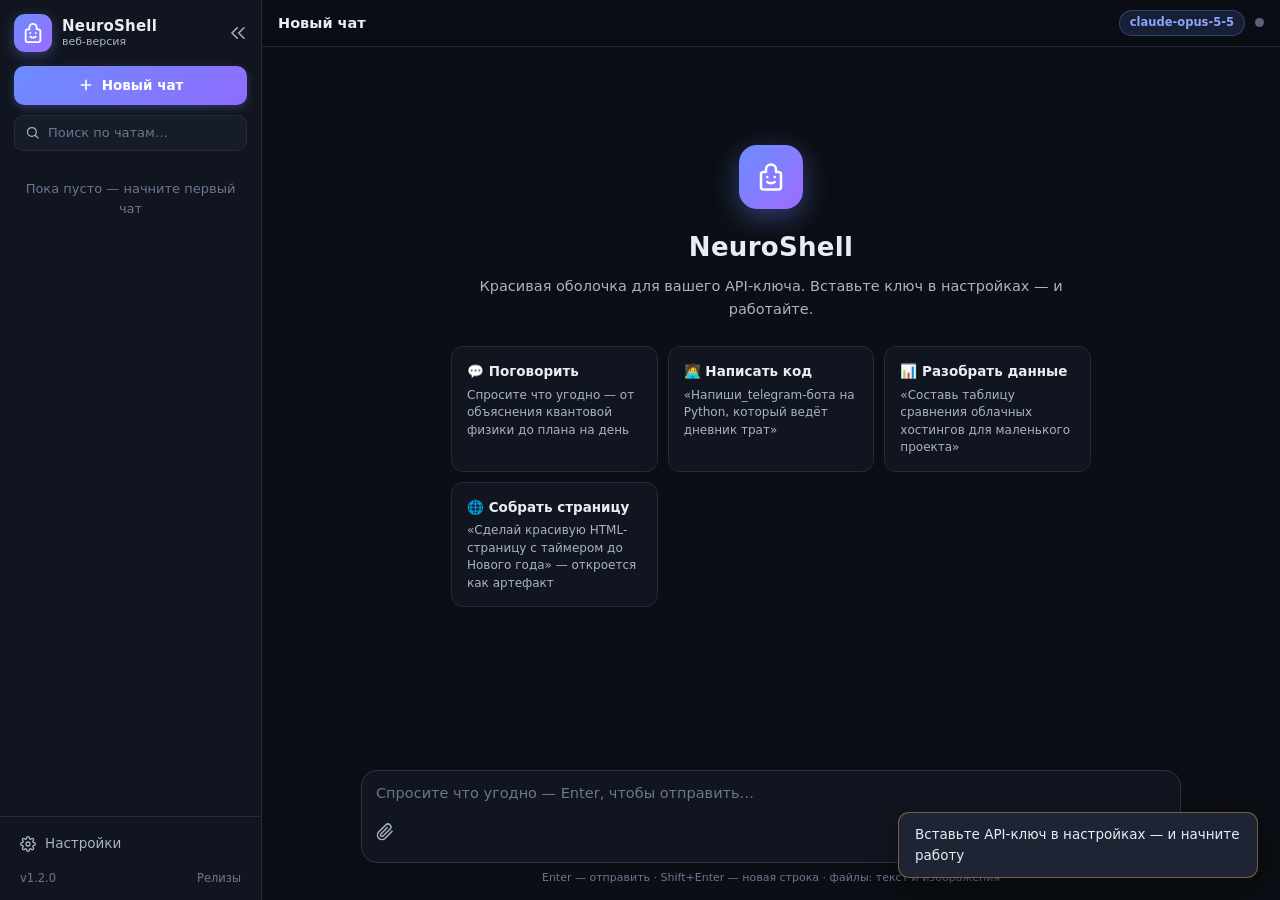
==== commit 1764e943: "v1.2.0: режим агента — доступ к файлам компьютера и GitHub по токену - Инструменты для модели (OpenA" ====
--- a/index.html
+++ b/index.html
@@ -218,6 +218,63 @@
 .typing span:nth-child(2){animation-delay:.15s}
 .typing span:nth-child(3){animation-delay:.3s}
 @keyframes tp{0%,60%,100%{transform:none;opacity:.4}30%{transform:translateY(-5px);opacity:1}}
+
+
+.agent-badge{
+  font-size:11.5px;font-weight:600;color:#3ddc97;
+  background:rgba(61,220,151,.12);border:1px solid rgba(61,220,151,.35);
+  padding:3px 10px;border-radius:99px;cursor:pointer;flex:none;
+}
+.agent-badge:hover{background:rgba(61,220,151,.2)}
+.tool-note{
+  font-size:13px;color:var(--txt2);margin:2px 0 8px;
+  border-left:3px solid var(--line2);padding-left:10px;
+}
+.tool-note .md>*+*{margin-top:6px}
+.tool-step{
+  border:1px solid var(--line);border-radius:10px;background:var(--bg3);
+  margin:0 0 8px;overflow:hidden;
+}
+.tool-step.ok{border-color:rgba(61,220,151,.25)}
+.tool-step.err{border-color:rgba(255,92,116,.35)}
+.ts-head{
+  display:flex;align-items:center;gap:8px;padding:7px 11px;cursor:pointer;
+  font-size:12.5px;
+}
+.ts-ico{flex:none;font-size:13px}
+.ts-name{flex:none;font-weight:600;color:var(--txt)}
+.ts-arg{
+  flex:1;min-width:0;font-family:var(--mono);font-size:11.5px;color:var(--txt2);
+  white-space:nowrap;overflow:hidden;text-overflow:ellipsis;
+}
+.ts-status{flex:none;font-weight:700;font-size:12px;color:var(--txt3)}
+.tool-step.ok .ts-status{color:var(--ok)}
+.tool-step.err .ts-status{color:var(--err)}
+.tool-step.run .ts-status{
+  color:var(--warn);
+}
+.tool-step.run .ts-status::before{
+  content:'';display:inline-block;width:10px;height:10px;margin-right:4px;
+  border:2px solid var(--warn);border-top-color:transparent;border-radius:50%;
+  vertical-align:-1px;animation:spin .8s linear infinite;
+}
+@keyframes spin{to{transform:rotate(360deg)}}
+.ts-det{border-top:1px solid var(--line)}
+.ts-det summary{
+  padding:5px 11px;font-size:11.5px;color:var(--txt3);cursor:pointer;user-select:none;
+}
+.ts-det summary:hover{color:var(--txt2)}
+.ts-block{padding:2px 11px 9px}
+.ts-block .ts-cap{
+  display:block;font-size:10.5px;text-transform:uppercase;letter-spacing:.4px;
+  color:var(--txt3);margin:6px 0 4px;
+}
+.ts-block pre{
+  font-family:var(--mono);font-size:12px;line-height:1.5;color:var(--txt2);
+  background:#0d1117;border:1px solid var(--line);border-radius:8px;
+  padding:9px 11px;max-height:260px;overflow:auto;white-space:pre-wrap;word-break:break-word;
+  margin:0;
+}
 
 
 .welcome{max-width:640px;margin:8vh auto 0;text-align:center;animation:rise .3s ease}
@@ -456,7 +513,7 @@
         Выход
       </button>
       <div class="sb-ver">
-        <span>v<span class="ns-version">1.1.0</span></span>
+        <span>v<span class="ns-version">1.2.0</span></span>
         <a href="https://github.com/Genocide12/neuro-shell/releases" target="_blank" rel="noopener">Релизы</a>
       </div>
     </div>
@@ -474,6 +531,7 @@
         <span class="tb-sub" id="chatSub"></span>
       </div>
       <div class="tb-right">
+        <span id="agentBadge" class="agent-badge hidden" title="Режим агента: модель работает с файлами и GitHub">агент</span>
         <span class="model-badge" id="modelBadge">—</span>
         <span class="conn-dot" id="connDot" title="Не проверено"></span>
       </div>
@@ -621,6 +679,37 @@
       </section>
 
       <section class="set-group">
+        <h3>Инструменты (режим агента)</h3>
+
+        <label class="field field-switch">
+          <span class="field-label">Доступ к файлам компьютера и GitHub</span>
+          <span class="switch"><input id="setAgent" type="checkbox"><i></i></span>
+        </label>
+        <span class="field-hint">Модель сама читает, пишет и ищет файлы, скачивает и обновляет репозитории GitHub через инструменты (function calling). Перед удалением и перезаписью — спросит подтверждение.</span>
+
+        <label class="field">
+          <span class="field-label">Рабочая папка (граница доступа модели к файлам)</span>
+          <div class="field-row">
+            <input id="setWorkspace" type="text" placeholder="например, C:\Users\Gennadiy\Desktop\Next Claud" spellcheck="false" autocomplete="off">
+            <button type="button" class="btn-ghost" id="btnWsHome" title="Подставить домашнюю папку">Домой</button>
+          </div>
+          <span class="field-hint" id="wsHint">Модель не выходит за пределы этой папки.</span>
+        </label>
+
+        <label class="field">
+          <span class="field-label">GitHub-токен (PAT)</span>
+          <div class="field-row">
+            <input id="setGhToken" type="password" placeholder="github_pat_… или ghp_…" autocomplete="off" spellcheck="false">
+            <button type="button" class="icon-btn" id="btnRevealGh" title="Показать/скрыть">
+              <svg viewBox="0 0 24 24" width="18" height="18" fill="none" stroke="currentColor" stroke-width="2" stroke-linecap="round"><path d="M1 12s4-8 11-8 11 8 11 8-4 8-11 8-11-8-11-8z"/><circle cx="12" cy="12" r="3"/></svg>
+            </button>
+            <button type="button" class="btn-ghost" id="btnTestGh">Проверить</button>
+          </div>
+          <span class="field-hint" id="ghHint">Токен хранится локально. Права: репозитории (чтение/запись). Даёт модели: список репозиториев, чтение и запись файлов, коммиты, создание репозиториев.</span>
+        </label>
+      </section>
+
+      <section class="set-group">
         <h3>Данные</h3>
         <div class="field-row">
           <button class="btn-ghost" id="btnExportSettings">Экспорт настроек</button>
@@ -689,7 +778,7 @@
     if (BRIDGE) return;
     BRIDGE = window.NeuroShellBridge = {
       desktop: true,
-      version: window.NS_APP_VERSION || '1.1.0',
+      version: window.NS_APP_VERSION || '1.2.0',
       exit: function(){ try { location.href = '/__ns/exit'; } catch(e){ window.close(); } }
     };
 
@@ -725,6 +814,12 @@
       if (exitBtn) exitBtn.classList.remove('hidden');
     } catch(e){}
 
+    // сообщаем приложению, что мост активен (пересчёт бейджа агента и подсказок)
+    try {
+      window.dispatchEvent(new CustomEvent('nsbridge'));
+      if (typeof window.NS_BRIDGE_READY === 'function') window.NS_BRIDGE_READY();
+    } catch(e){}
+
     // сердцебиение: сервер завершит процесс, когда вкладка закроется
     setInterval(function(){
       try { orig('/__ns/ping').catch(function(){}); } catch(e){}
@@ -747,7 +842,7 @@
 'use strict';
 
 /* ================== КОНФИГ И ПРЕСЕТЫ ================== */
-const NS_VERSION = '1.1.0';
+const NS_VERSION = '1.2.0';
 const LS_PREFIX = 'neuroshell:';
 
 const PRESETS = {
@@ -819,7 +914,11 @@
   preset: 'agent',
   system: PRESETS.agent.system,
   temp: 0.6,
-  stream: true
+  stream: true,
+  agentMode: false,   // инструменты: файлы + GitHub
+  workspace: '',      // рабочая папка (граница доступа модели к ФС)
+  ghToken: '',        // GitHub PAT
+  ghUser: ''          // логин с последней проверки токена
 };
 
 const SUGGESTED_MODELS = [
@@ -880,6 +979,18 @@
 let generating = false;
 let abortCtl = null;
 let modelListCache = [];
+
+// Мост десктоп-версии активируется асинхронно (запрос /__ns/ping может
+// завершиться и до, и после init()): слушаем событие на уровне модуля и
+// дополнительно выставляем глобальный хук — тогда любой порядок срабатывает.
+function onBridgeReady(){
+  try {
+    applySettingsToUI();
+    updateStat();
+  } catch(e){}
+}
+window.NS_BRIDGE_READY = onBridgeReady;
+window.addEventListener('nsbridge', onBridgeReady);
 
 /* ================== ЦЕНЫ НА ТОКЕНЫ ================== */
 // Встроенные тарифы — $ за 1 млн токенов (вход/выход): официальные цены
@@ -982,6 +1093,291 @@
   return h;
 }
 
+/* ================== ИНСТРУМЕНТЫ АГЕНТА (файлы + GitHub) ================== */
+// Режим агента даёт модели инструменты через OpenAI function calling:
+//   fs_*  — файлы на компьютере пользователя (только настольная версия:
+//           запросы идут в локальный сервер /__ns/fs/* с границей «рабочая папка»)
+//   gh_*  — GitHub по токену (REST API; работает и в веб-, и в настольной версии)
+
+const TOOL_META = {
+  fs_list:       { icon: '📂', label: 'показать папку' },
+  fs_read:       { icon: '📄', label: 'прочитать файл' },
+  fs_write:      { icon: '✏️', label: 'записать файл' },
+  fs_mkdir:      { icon: '📁', label: 'создать папку' },
+  fs_delete:     { icon: '🗑️', label: 'удалить' },
+  fs_move:       { icon: '➡️', label: 'переместить' },
+  fs_search:     { icon: '🔎', label: 'найти файлы' },
+  gh_me:         { icon: '🐙', label: 'GitHub: кто я' },
+  gh_repos:      { icon: '🐙', label: 'GitHub: мои репозитории' },
+  gh_read:       { icon: '🐙', label: 'GitHub: прочитать файл' },
+  gh_write:      { icon: '🐙', label: 'GitHub: записать файл (коммит)' },
+  gh_delete:     { icon: '🐙', label: 'GitHub: удалить файл' },
+  gh_create_repo:{ icon: '🐙', label: 'GitHub: создать репозиторий' },
+  gh_clone:      { icon: '📥', label: 'GitHub: скачать репозиторий в папку' }
+};
+
+function fsToolsAvailable(){
+  return isExeMode() && !!(settings.workspace || '').trim();
+}
+function ghToolsAvailable(){
+  return !!(settings.ghToken || '').trim();
+}
+function agentActive(){
+  return !!settings.agentMode && (fsToolsAvailable() || ghToolsAvailable());
+}
+
+// agentToolDefs — определения инструментов в формате OpenAI (body.tools)
+function agentToolDefs(){
+  const defs = [];
+  const T = (name, desc, props, req) => defs.push({
+    type: 'function',
+    function: { name, description: desc, parameters: { type: 'object', properties: props, required: req } }
+  });
+  if (fsToolsAvailable()){
+    const P = 'Путь относительно рабочей папки ' + settings.workspace + ' (можно и абсолютный, если он внутри неё)';
+    T('fs_list', 'Показать содержимое папки на компьютере пользователя',
+      { path: { type: 'string', description: P + '. Пустая строка или «.» — сама рабочая папка' } }, ['path']);
+    T('fs_read', 'Прочитать текстовый файл на компьютере пользователя (до 2 МБ)',
+      { path: { type: 'string', description: P } }, ['path']);
+    T('fs_write', 'Создать или перезаписать файл на компьютере пользователя. Недостающие папки создаются автоматически',
+      { path: { type: 'string', description: P }, content: { type: 'string', description: 'Полное новое содержимое файла' } },
+      ['path', 'content']);
+    T('fs_mkdir', 'Создать папку (можно вложенную) на компьютере пользователя',
+      { path: { type: 'string', description: P } }, ['path']);
+    T('fs_delete', 'Удалить файл или папку (папку — рекурсивно, необратимо!). Перед вызовом спроси подтверждение у пользователя',
+      { path: { type: 'string', description: P } }, ['path']);
+    T('fs_move', 'Переименовать или переместить файл/папку внутри рабочей папки',
+      { from: { type: 'string', description: 'Текущий путь' }, to: { type: 'string', description: 'Новый путь' } }, ['from', 'to']);
+    T('fs_search', 'Найти файлы и папки по части имени (без учёта регистра) внутри рабочей папки',
+      { pattern: { type: 'string', description: 'Подстрока имени, например «skill» или «.md»' }, path: { type: 'string', description: 'Искать только в этой подпапке (необязательно)' } },
+      ['pattern']);
+  }
+  if (ghToolsAvailable()){
+    T('gh_me', 'Информация о владельце GitHub-токена (логин, имя, план)', {}, []);
+    T('gh_repos', 'Список репозиториев GitHub, доступных токену (обновлённые сверху)',
+      { limit: { type: 'number', description: 'Сколько вернуть (по умолчанию 30, максимум 100)' } }, []);
+    T('gh_read', 'Прочитать файл из репозитория GitHub (текст) или показать содержимое папки репозитория',
+      { repo: { type: 'string', description: 'Репозиторий «владелец/имя»' }, path: { type: 'string', description: 'Путь внутри репозитория (пусто — корень)' }, ref: { type: 'string', description: 'Ветка или тег (по умолчанию ветка по умолчанию)' } },
+      ['repo']);
+    T('gh_write', 'Создать/обновить файл в репозитории GitHub — коммит с вашим сообщением. Перезапись существующего файла — только после подтверждения пользователя',
+      { repo: { type: 'string' }, path: { type: 'string', description: 'Путь внутри репозитория' }, content: { type: 'string', description: 'Полное новое содержимое файла' }, message: { type: 'string', description: 'Сообщение коммита' }, branch: { type: 'string', description: 'Ветка (необязательно)' } },
+      ['repo', 'path', 'content', 'message']);
+    T('gh_delete', 'Удалить файл из репозитория GitHub (коммит). Только после подтверждения пользователя',
+      { repo: { type: 'string' }, path: { type: 'string' }, message: { type: 'string', description: 'Сообщение коммита' }, branch: { type: 'string' } },
+      ['repo', 'path', 'message']);
+    T('gh_create_repo', 'Создать новый репозиторий GitHub под аккаунтом токена',
+      { name: { type: 'string' }, private: { type: 'boolean', description: 'Приватный ли (по умолчанию true)' }, description: { type: 'string', description: 'Описание репозитория' } },
+      ['name']);
+    if (fsToolsAvailable()){
+      T('gh_clone', 'Скачать репозиторий GitHub (zip) и распаковать его в подпапку рабочей папки — как git clone, но без git',
+        { repo: { type: 'string', description: '«владелец/имя»' }, ref: { type: 'string', description: 'Ветка или тег (по умолчанию main)' }, dest: { type: 'string', description: 'Имя подпапки (по умолчанию — имя репозитория)' } },
+        ['repo']);
+    }
+  }
+  return defs;
+}
+
+// agentSystemAddendum — правила инструментов, дописываемые к системному промпту
+function agentSystemAddendum(){
+  if (!agentActive()) return '';
+  let s = '\n\nИНСТРУМЕНТЫ (режим агента)\nУ тебя есть инструменты (function calling) — используй их сам, не проси пользователя «скопировать содержимое файла» или «перейти по ссылке».';
+  if (fsToolsAvailable()){
+    s += '\n- Работа с файлами компьютера: fs_list, fs_read, fs_write, fs_mkdir, fs_delete, fs_move, fs_search. Все пути — внутри рабочей папки «' + settings.workspace + '»; указывай их относительно неё (например «skills/SKILL.md»).';
+  }
+  if (ghToolsAvailable()){
+    s += '\n- GitHub' + (settings.ghUser ? ' (аккаунт ' + settings.ghUser + ')' : '') + ': gh_me, gh_repos, gh_read, gh_write, gh_delete, gh_create_repo' + (fsToolsAvailable() ? ', gh_clone (скачать репозиторий в рабочую папку)' : '') + '.';
+  }
+  s += '\nПравила:\n- Обычные действия (чтение, поиск, создание новых файлов) выполняй сразу, без лишних вопросов.\n- Перед удалением, перезаписью существующих файлов, коммитами в GitHub и другими необратимыми действиями коротко спроси подтверждение.\n- Результаты инструментов не выдумывай: что вернул вызов — то и есть. Ошибка инструмента — расскажи о ней.\n- После работы с файлами дай краткий итог: что сделано и где лежит.';
+  return s;
+}
+
+// ---- исполнение инструментов ----
+
+// nsPost — запрос к локальному серверу настольной версии (с заголовком X-NS-Agent)
+async function nsPost(path, payload){
+  const resp = await fetch(path, {
+    method: 'POST',
+    headers: { 'Content-Type': 'application/json', 'X-NS-Agent': '1' },
+    body: JSON.stringify(payload)
+  });
+  const j = await resp.json().catch(() => ({ error: 'HTTP ' + resp.status }));
+  if (!resp.ok || j.error) throw new Error(j.error || 'HTTP ' + resp.status);
+  return j;
+}
+
+// ghCall — запрос к REST API GitHub с токеном (в exe-режиме идёт через локальный прокси)
+async function ghCall(method, apiPath, body){
+  const h = { 'Accept': 'application/vnd.github+json', 'X-GitHub-Api-Version': '2022-11-28' };
+  if (settings.ghToken) h['Authorization'] = 'Bearer ' + settings.ghToken.trim();
+  if (body !== undefined) h['Content-Type'] = 'application/json';
+  const resp = await fetch('https://api.github.com' + apiPath, {
+    method, headers: h, body: body !== undefined ? JSON.stringify(body) : undefined
+  });
+  const txt = await resp.text();
+  let j = null;
+  try { j = JSON.parse(txt); } catch(e){}
+  if (!resp.ok) throw new Error('GitHub HTTP ' + resp.status + (j && j.message ? ': ' + j.message : ''));
+  return j;
+}
+
+const b64encode = s => btoa(unescape(encodeURIComponent(s)));
+const b64decode = b => { try { return decodeURIComponent(escape(atob(String(b).replace(/\s/g, '')))); } catch(e){ return '(не удалось декодировать содержимое)'; } };
+const ghEncodePath = p => String(p || '').split('/').filter(x => x !== '').map(encodeURIComponent).join('/');
+
+// execAgentTool — выполняет инструмент по имени, возвращает { ok, result: string }
+async function execAgentTool(name, a){
+  a = a || {};
+  const ws = () => { if (!fsToolsAvailable()) throw new Error('файловые инструменты недоступны (нужна настольная версия и рабочая папка в настройках)'); return settings.workspace.trim(); };
+  switch (name){
+    case 'fs_list': {
+      const j = await nsPost('/__ns/fs/list', { root: ws(), path: a.path || '' });
+      const lines = (j.entries || []).map(e => (e.dir ? '📁 ' : '📄 ') + e.name + (e.dir ? '/' : ' · ' + fmtSize(e.size)) + ' · ' + e.mod);
+      return { ok: true, result: 'Папка «' + (a.path || '.') + '» — ' + (j.entries || []).length + ' элементов' + (j.truncated ? ' (показаны не все)' : '') + ':\n' + (lines.join('\n') || '(пусто)') };
+    }
+    case 'fs_read': {
+      const j = await nsPost('/__ns/fs/read', { root: ws(), path: a.path });
+      if (j.binary) return { ok: true, result: 'Файл «' + a.path + '» — бинарный (' + fmtSize(j.size) + '), содержимое не отдаётся' };
+      return { ok: true, result: (j.truncated ? '⚠ показаны первые 2 МБ файла (' + fmtSize(j.size) + ')\n' : '') + 'Файл «' + a.path + '» (' + fmtSize(j.size) + '):\n' + (j.content || '') };
+    }
+    case 'fs_write': {
+      const j = await nsPost('/__ns/fs/write', { root: ws(), path: a.path, content: String(a.content != null ? a.content : '') });
+      return { ok: true, result: 'Записан файл «' + a.path + '» (' + fmtSize(j.bytes) + ')' };
+    }
+    case 'fs_mkdir': {
+      await nsPost('/__ns/fs/mkdir', { root: ws(), path: a.path });
+      return { ok: true, result: 'Создана папка «' + a.path + '»' };
+    }
+    case 'fs_delete': {
+      await nsPost('/__ns/fs/delete', { root: ws(), path: a.path });
+      return { ok: true, result: 'Удалено: «' + a.path + '»' };
+    }
+    case 'fs_move': {
+      await nsPost('/__ns/fs/move', { root: ws(), from: a.from, to: a.to });
+      return { ok: true, result: 'Перемещено: «' + a.from + '» → «' + a.to + '»' };
+    }
+    case 'fs_search': {
+      const j = await nsPost('/__ns/fs/search', { root: ws(), path: a.path || '', pattern: a.pattern });
+      const lines = (j.results || []).map(r => (r.dir ? '📁 ' : '📄 ') + r.path + (r.dir ? '/' : ' · ' + fmtSize(r.size)));
+      return { ok: true, result: 'Найдено ' + (j.results || []).length + (j.truncated ? '+ (обрезано)' : '') + ' по «' + a.pattern + '»:\n' + (lines.join('\n') || '(ничего не найдено)') };
+    }
+    case 'gh_me': {
+      const j = await ghCall('GET', '/user');
+      return { ok: true, result: 'GitHub: ' + j.login + (j.name ? ' (' + j.name + ')' : '') + (j.plan && j.plan.name ? ' · план ' + j.plan.name : '') + ' · публичных репозиториев: ' + (j.public_repos || 0) };
+    }
+    case 'gh_repos': {
+      const lim = Math.min(Math.max(parseInt(a.limit, 10) || 30, 1), 100);
+      const j = await ghCall('GET', '/user/repos?per_page=' + lim + '&sort=updated');
+      const lines = (j || []).map(r => (r.private ? '🔒 ' : '🌐 ') + r.full_name + (r.description ? ' — ' + r.description.slice(0, 100) : '') + ' · обновлён ' + String(r.updated_at || '').slice(0, 10));
+      return { ok: true, result: 'Репозиториев: ' + (j || []).length + ' из ' + lim + ':\n' + lines.join('\n') };
+    }
+    case 'gh_read': {
+      const q = '/repos/' + a.repo + '/contents/' + ghEncodePath(a.path) + (a.ref ? '?ref=' + encodeURIComponent(a.ref) : '');
+      const j = await ghCall('GET', q);
+      if (Array.isArray(j)){
+        return { ok: true, result: 'Папка «' + (a.path || '/') + '» репозитория ' + a.repo + ':\n' + j.map(x => (x.type === 'dir' ? '📁 ' : '📄 ') + x.path + ' · ' + fmtSize(x.size)).join('\n') };
+      }
+      if (j.type === 'file' && j.encoding === 'base64' && j.content != null){
+        return { ok: true, result: 'Файл «' + a.path + '» из ' + a.repo + ' (' + fmtSize(j.size) + '):\n' + b64decode(j.content) };
+      }
+      return { ok: true, result: 'Файл «' + a.path + '» из ' + a.repo + ' слишком большой для чтения через API (лимит ~1 МБ) — используй gh_clone, чтобы скачать репозиторий целиком' };
+    }
+    case 'gh_write': {
+      if (!a.repo || a.path == null) throw new Error('нужны repo и path');
+      const p = '/repos/' + a.repo + '/contents/' + ghEncodePath(a.path);
+      let sha = null, existed = false;
+      try {
+        const cur = await ghCall('GET', p + (a.branch ? '?ref=' + encodeURIComponent(a.branch) : ''));
+        if (cur && cur.sha){ sha = cur.sha; existed = true; }
+      } catch(e){ /* файла ещё нет — это нормально */ }
+      const j = await ghCall('PUT', p, {
+        message: a.message || ('NeuroShell: обновление ' + a.path),
+        content: b64encode(String(a.content != null ? a.content : '')),
+        sha: sha || undefined,
+        branch: a.branch || undefined
+      });
+      return { ok: true, result: (existed ? 'Обновлён' : 'Создан') + ' файл «' + a.path + '» в ' + a.repo + (a.branch ? ' (ветка ' + a.branch + ')' : '') + ' — коммит ' + (j.commit && j.commit.sha ? j.commit.sha.slice(0, 7) : '?') + (j.content && j.content.html_url ? '\n' + j.content.html_url : '') };
+    }
+    case 'gh_delete': {
+      if (!a.repo || a.path == null) throw new Error('нужны repo и path');
+      const p = '/repos/' + a.repo + '/contents/' + ghEncodePath(a.path);
+      const cur = await ghCall('GET', p + (a.branch ? '?ref=' + encodeURIComponent(a.branch) : ''));
+      if (!cur || !cur.sha) throw new Error('файл не найден или это папка');
+      const j = await ghCall('DELETE', p, { message: a.message || ('NeuroShell: удаление ' + a.path), sha: cur.sha, branch: a.branch || undefined });
+      return { ok: true, result: 'Удалён файл «' + a.path + '» из ' + a.repo + ' — коммит ' + (j.commit && j.commit.sha ? j.commit.sha.slice(0, 7) : '?') };
+    }
+    case 'gh_create_repo': {
+      const j = await ghCall('POST', '/user/repos', {
+        name: a.name,
+        private: a.private !== false,
+        description: a.description || '',
+        auto_init: true
+      });
+      return { ok: true, result: 'Создан репозиторий ' + j.full_name + (j.private ? ' (приватный)' : ' (публичный)') + ' — ' + j.html_url };
+    }
+    case 'gh_clone': {
+      const j = await nsPost('/__ns/gh/clone', { root: ws(), repo: a.repo, ref: a.ref || '', token: settings.ghToken, dest: a.dest || '' });
+      return { ok: true, result: 'Репозиторий ' + a.repo + ' (ветка ' + j.ref + ') скачан в «' + j.dest + '» — файлов: ' + j.files };
+    }
+  }
+  return { ok: false, result: 'Неизвестный инструмент: ' + name };
+}
+
+// runAgentTool — обёртка: парсит JSON аргументов, режет слишком длинный результат
+async function runAgentTool(call){
+  let args = {};
+  try { args = call.args ? JSON.parse(call.args) : {}; }
+  catch(e){ return { ok: false, result: 'Аргументы — невалидный JSON: ' + e.message }; }
+  let out;
+  try { out = await execAgentTool(call.name, args); }
+  catch(e){ out = { ok: false, result: 'Ошибка: ' + (e && e.message ? e.message : String(e)) }; }
+  if (out.result && out.result.length > 60000) out.result = out.result.slice(0, 60000) + '\n…(результат обрезан)';
+  return out;
+}
+
+// toolArgSummary — короткая подпись аргументов для карточки в чате
+function toolArgSummary(name, args){
+  try { args = args ? JSON.parse(args) : {}; } catch(e){ return ''; }
+  const s = v => String(v == null ? '' : v);
+  switch (name){
+    case 'fs_list': case 'fs_read': case 'fs_write': case 'fs_mkdir': case 'fs_delete':
+      return s(args.path);
+    case 'fs_move': return s(args.from) + ' → ' + s(args.to);
+    case 'fs_search': return '«' + s(args.pattern) + '»' + (args.path ? ' в ' + s(args.path) : '');
+    case 'gh_read': case 'gh_write': case 'gh_delete':
+      return s(args.repo) + (args.path ? ' · ' + s(args.path) : '');
+    case 'gh_clone': case 'gh_create_repo':
+      return s(args.repo || args.name);
+    default: return '';
+  }
+}
+
+// toolCardsHtml — карточки выполнения инструментов (для карточки сообщения)
+function toolCardsHtml(m){
+  if (!m || !m.toolRounds || !m.toolRounds.length) return '';
+  let html = '';
+  for (const r of m.toolRounds){
+    if (r.content && r.content.trim()){
+      html += '<div class="tool-note">' + renderMarkdown(r.content) + '</div>';
+    }
+    for (const c of (r.calls || [])){
+      const meta = TOOL_META[c.name] || { icon: '⚙️', label: c.name };
+      const st = c.status === 'run' ? 'run' : c.ok ? 'ok' : 'err';
+      const stTxt = c.status === 'run' ? '' : c.ok ? '✓' : '✕';
+      const arg = esc(toolArgSummary(c.name, c.args));
+      html += '<div class="tool-step ' + st + '">' +
+        '<div class="ts-head"><span class="ts-ico">' + meta.icon + '</span>' +
+        '<span class="ts-name">' + esc(meta.label) + '</span>' +
+        (arg ? '<span class="ts-arg">' + arg + '</span>' : '') +
+        '<span class="ts-status">' + stTxt + '</span></div>' +
+        '<details class="ts-det"><summary>вызов и результат</summary>' +
+        '<div class="ts-block ts-args"><span class="ts-cap">аргументы</span><pre>' + esc(c.args || '{}') + '</pre></div>' +
+        '<div class="ts-block"><span class="ts-cap">результат</span><pre>' + esc(c.result != null ? String(c.result) : '…') + '</pre></div>' +
+        '</details></div>';
+    }
+  }
+  return html;
+}
+
 /* ================== РЕНДЕР: СПИСОК ЧАТОВ ================== */
 function chatIconSvg(){
   return '<svg viewBox="0 0 24 24" width="15" height="15" fill="none" stroke="currentColor" stroke-width="2" stroke-linecap="round" stroke-linejoin="round"><path d="M21 15a2 2 0 0 1-2 2H7l-4 4V5a2 2 0 0 1 2-2h14a2 2 0 0 1 2 2z"/></svg>';
@@ -1061,7 +1457,9 @@
       body.appendChild(p);
     }
   } else {
-    body.innerHTML = renderMarkdown(m.content || '');
+    // карточки инструментов агента (если были) + текст ответа
+    const cards = toolCardsHtml(m);
+    body.innerHTML = cards + renderMarkdown(m.content || '');
   }
   bubble.appendChild(body);
 
@@ -1087,7 +1485,9 @@
   if (m.role === 'assistant' && m.usage){
     const meta = document.createElement('div');
     meta.className = 'msg-meta';
+    const nTools = m.toolRounds ? m.toolRounds.reduce((s, r) => s + (r.calls ? r.calls.length : 0), 0) : 0;
     meta.textContent =
+      (nTools ? '⚙ инструментов: ' + nTools + ' · ' : '') +
       (m.usage.est ? '~' : '') + fmtTok(m.usage.in) + ' вх · ' +
       (m.usage.est ? '~' : '') + fmtTok(m.usage.out) + ' вых' +
       (m.cost != null ? ' · ≈' + fmtUSD(m.cost) : '');
@@ -1429,23 +1829,72 @@
   runCompletion(chat, []);
 }
 
-// requestChat выполняет запрос к /chat/completions; если строгий прокси не принял
-// stream_options (поле с фактическим расходом токенов), повторяет без него.
+// requestChat выполняет запрос к /chat/completions. Если строгий прокси не принял
+// поле stream_options (расход токенов в стриме) или tools (function calling) —
+// повторяет без него, чтобы режим агента работал и на «капризных» серверах.
 async function requestChat(url, fetchOpts, body){
-  let resp = await fetch(url, fetchOpts);
-  if (!resp.ok){
+  let cur = Object.assign({}, body);
+  while (true){
+    const opts = Object.assign({}, fetchOpts, { body: JSON.stringify(cur) });
+    const resp = await fetch(url, opts);
+    if (resp.ok) return resp;
     let errText = await resp.text().catch(() => '');
-    if (body.stream && body.stream_options && /stream_options/i.test(errText)){
-      const b2 = Object.assign({}, body);
-      delete b2.stream_options;
-      const o2 = Object.assign({}, fetchOpts, { body: JSON.stringify(b2) });
-      resp = await fetch(url, o2);
-      if (resp.ok) return resp;
-      errText = await resp.text().catch(() => '');
+    if (cur.stream_options && /stream_options/i.test(errText)){
+      delete cur.stream_options;
+      continue;
+    }
+    if (cur.tools && /tool|function/i.test(errText)){
+      delete cur.tools;
+      delete cur.tool_choice;
+      continue;
     }
     throw new Error('HTTP ' + resp.status + (errText ? ' — ' + errText.slice(0, 500) : ''));
   }
-  return resp;
+}
+
+// buildApiMessages — история чата → массив сообщений для API, включая обмен
+// инструментами (assistant.tool_calls + role:'tool') из прошлых итераций агента.
+function buildApiMessages(chat){
+  const msgs = [];
+  const sys = (settings.system || PRESETS.agent.system) + agentSystemAddendum();
+  msgs.push({ role: 'system', content: sys });
+  for (const m of chat.messages){
+    if (m.role === 'user'){
+      const parts = [];
+      if (m.content) parts.push({ type: 'text', text: m.content });
+      if (m.attchs){
+        for (const a of m.attchs){
+          if (a.kind === 'image' && a.dataUrl){
+            parts.push({ type: 'image_url', image_url: { url: a.dataUrl } });
+          } else if (a.kind === 'text' && a.text){
+            parts.push({ type: 'text', text: 'Файл «' + a.name + '»:\n```\n' + a.text.slice(0, 60000) + '\n```' });
+          }
+        }
+      }
+      if (!parts.length) parts.push({ type: 'text', text: '(пусто)' });
+      msgs.push(parts.length === 1 && parts[0].type === 'text' ? { role: 'user', content: parts[0].text } : { role: 'user', content: parts });
+    } else if (m.role === 'assistant'){
+      // предыдущие итерации агента: пары «вызов инструментов → результаты»
+      if (m.toolRounds && m.toolRounds.length){
+        for (const r of m.toolRounds){
+          if (r.calls && r.calls.length){
+            msgs.push({
+              role: 'assistant',
+              content: r.content || '',
+              tool_calls: r.calls.map(c => ({ id: c.id, type: 'function', function: { name: c.name, arguments: c.args || '{}' } }))
+            });
+            for (const c of r.calls){
+              msgs.push({ role: 'tool', tool_call_id: c.id, name: c.name, content: String(c.result != null ? c.result : '(нет результата)') });
+            }
+          } else if (r.content){
+            msgs.push({ role: 'assistant', content: r.content });
+          }
+        }
+      }
+      if (m.content) msgs.push({ role: 'assistant', content: m.content });
+    }
+  }
+  return msgs;
 }
 
 async function runCompletion(chat, atts){
@@ -1453,119 +1902,165 @@
   setBusy(true);
 
   // плейсхолдер ответа
-  const ph = { role: 'assistant', content: '' };
+  const ph = { role: 'assistant', content: '', toolRounds: [] };
   const phIdx = chat.messages.length;
   chat.messages.push(ph);
   if (nearBottom()) scrollBottom();
 
   const box = $('#messages');
-  const el = msgEl(ph, phIdx);
+  let el = msgEl(ph, phIdx);
   // заменим содержимое на «печатает»
   const bubble = el.querySelector('.md');
   bubble.innerHTML = '<div class="typing"><span></span><span></span><span></span></div>';
   box.appendChild(el);
   if (nearBottom()) scrollBottom();
 
+  // живое обновление карточки сообщения (стрим + инструменты)
+  const refresh = () => {
+    try {
+      const fresh = msgEl(ph, phIdx);
+      box.replaceChild(fresh, el);
+      el = fresh;
+      if (nearBottom()) scrollBottom();
+    } catch(e){}
+  };
+
   abortCtl = (typeof AbortController !== 'undefined') ? new AbortController() : null;
   let full = '';
-  let hadError = false;
 
   try {
-    const msgs = [];
-    msgs.push({ role: 'system', content: settings.system || PRESETS.agent.system });
-    for (const m of chat.messages){
-      if (m.role === 'user'){
-        const parts = [];
-        if (m.content) parts.push({ type: 'text', text: m.content });
-        if (m.attchs){
-          for (const a of m.attchs){
-            if (a.kind === 'image' && a.dataUrl){
-              parts.push({ type: 'image_url', image_url: { url: a.dataUrl } });
-            } else if (a.kind === 'text' && a.text){
-              parts.push({ type: 'text', text: 'Файл «' + a.name + '»:\n```\n' + a.text.slice(0, 60000) + '\n```' });
+    const toolDefs = agentActive() ? agentToolDefs() : [];
+    let uInSum = null, uOutSum = null; // фактический расход (сумма по итерациям)
+    const url = apiBase() + '/chat/completions';
+    const MAX_ROUNDS = 12;
+    let hitLimit = false;
+
+    for (let round = 1; round <= MAX_ROUNDS; round++){
+      const body = {
+        model: settings.model,
+        messages: buildApiMessages(chat),
+        temperature: Number(settings.temp),
+        stream: !!settings.stream
+      };
+      // просим сервер прислать фактический расход токенов прямо в стриме
+      // (нестрогие прокси поле просто игнорируют)
+      if (settings.stream) body.stream_options = { include_usage: true };
+      if (toolDefs.length){ body.tools = toolDefs; body.tool_choice = 'auto'; }
+
+      const fetchOpts = { method: 'POST', headers: apiHeaders() };
+      if (abortCtl) fetchOpts.signal = abortCtl.signal;
+      // в exe-режиме window.fetch перехвачен мостом NeuroShellBridge (см. обёртку):
+      // запросы к API уходят через локальный прокси, поэтому CORS не важен
+
+      let usage = null;      // расход этой итерации
+      let content = '';      // текст ответа итерации
+      let calls = [];        // вызовы инструментов (аккумулируются из стрима)
+
+      if (settings.stream){
+        const resp = await requestChat(url, fetchOpts, body);
+        setConn('ok');
+        const reader = resp.body.getReader();
+        const dec = new TextDecoder();
+        let buf = '';
+        let lastRender = 0;
+        let acc = []; // tool_calls по index
+        while (true){
+          const { done, value } = await reader.read();
+          if (done) break;
+          buf += dec.decode(value, { stream: true });
+          let nl;
+          while ((nl = buf.indexOf('\n')) >= 0){
+            const line = buf.slice(0, nl).trim();
+            buf = buf.slice(nl + 1);
+            if (!line.startsWith('data:')) continue;
+            const data = line.slice(5).trim();
+            if (data === '[DONE]') continue;
+            try {
+              const j = JSON.parse(data);
+              if (j.usage) usage = j.usage; // расход приходит в последнем чанке
+              const d = j.choices && j.choices[0] && j.choices[0].delta;
+              if (d){
+                if (d.content) content += d.content;
+                if (Array.isArray(d.tool_calls)){
+                  for (const tc of d.tool_calls){
+                    const i = tc.index != null ? tc.index : 0;
+                    if (!acc[i]) acc[i] = { id: '', name: '', args: '' };
+                    if (tc.id) acc[i].id = tc.id;
+                    if (tc.function){
+                      if (tc.function.name) acc[i].name += tc.function.name;
+                      if (tc.function.arguments) acc[i].args += tc.function.arguments;
+                    }
+                  }
+                }
+              }
+            } catch(e){}
+          }
+          const t = Date.now();
+          if (t - lastRender > 60){
+            lastRender = t;
+            ph.content = content;
+            const b = el.querySelector('.md');
+            if (b) b.innerHTML = toolCardsHtml(ph) + renderMarkdown(content);
+            if (nearBottom()) scrollBottom();
+          }
+        }
+        calls = acc.filter(c => c && c.name);
+      } else {
+        const resp = await requestChat(url, fetchOpts, body);
+        setConn('ok');
+        const j = await resp.json();
+        if (j.usage) usage = j.usage;
+        const msg = j.choices && j.choices[0] && j.choices[0].message;
+        if (msg){
+          content = msg.content || '';
+          if (Array.isArray(msg.tool_calls)){
+            for (const tc of msg.tool_calls){
+              calls.push({ id: tc.id || '', name: tc.function ? tc.function.name : '', args: tc.function ? (tc.function.arguments || '{}') : '{}' });
             }
           }
         }
-        if (!parts.length) parts.push({ type: 'text', text: '(пусто)' });
-        msgs.push(parts.length === 1 && parts[0].type === 'text' ? { role: 'user', content: parts[0].text } : { role: 'user', content: parts });
-      } else if (m.role === 'assistant' && m.content){
-        msgs.push({ role: 'assistant', content: m.content });
       }
-    }
-
-    const body = {
-      model: settings.model,
-      messages: msgs,
-      temperature: Number(settings.temp),
-      stream: !!settings.stream
-    };
-    // просим сервер прислать фактический расход токенов прямо в стриме
-    // (нестрогие прокси поле просто игнорируют)
-    if (settings.stream) body.stream_options = { include_usage: true };
-
-    const url = apiBase() + '/chat/completions';
-    const fetchOpts = { method: 'POST', headers: apiHeaders(), body: JSON.stringify(body) };
-    if (abortCtl) fetchOpts.signal = abortCtl.signal;
-    // в exe-режиме window.fetch перехвачен мостом NeuroShellBridge (см. обёртку):
-    // запросы к API уходят через локальный прокси, поэтому CORS не важен
-
-    let usage = null; // фактический расход токенов, если сервер его присылает
-
-    if (settings.stream){
-      const resp = await requestChat(url, fetchOpts, body);
-      setConn('ok');
-      const reader = resp.body.getReader();
-      const dec = new TextDecoder();
-      let buf = '';
-      let lastRender = 0;
-      while (true){
-        const { done, value } = await reader.read();
-        if (done) break;
-        buf += dec.decode(value, { stream: true });
-        let nl;
-        while ((nl = buf.indexOf('\n')) >= 0){
-          const line = buf.slice(0, nl).trim();
-          buf = buf.slice(nl + 1);
-          if (!line.startsWith('data:')) continue;
-          const data = line.slice(5).trim();
-          if (data === '[DONE]') continue;
-          try {
-            const j = JSON.parse(data);
-            if (j.usage) usage = j.usage; // расход приходит в последнем чанке
-            const d = j.choices && j.choices[0] && j.choices[0].delta;
-            if (d && d.content) full += d.content;
-          } catch(e){}
+
+      // суммируем фактический расход по итерациям
+      if (usage){
+        const pin = usage.prompt_tokens != null ? usage.prompt_tokens : usage.input_tokens;
+        const pout = usage.completion_tokens != null ? usage.completion_tokens : usage.output_tokens;
+        if (pin != null) uInSum = (uInSum || 0) + pin;
+        if (pout != null) uOutSum = (uOutSum || 0) + pout;
+      }
+
+      // итерация с инструментами: выполнить и продолжить цикл
+      if (calls.length && !(abortCtl && abortCtl.signal.aborted)){
+        const r = { content, calls };
+        ph.toolRounds.push(r);
+        ph.content = '';
+        for (const c of r.calls){
+          c.status = 'run';
+          refresh();
+          const out = await runAgentTool(c);
+          c.ok = out.ok;
+          c.result = out.result;
+          c.status = 'done';
+          refresh();
         }
-        const t = Date.now();
-        if (t - lastRender > 60){
-          lastRender = t;
-          ph.content = full;
-          bubble.innerHTML = renderMarkdown(full);
-          if (nearBottom()) scrollBottom();
-        }
+        if (round === MAX_ROUNDS) hitLimit = true;
+        continue; // новый запрос уже с результатами инструментов
       }
-    } else {
-      const resp = await requestChat(url, fetchOpts, body);
-      setConn('ok');
-      const j = await resp.json();
-      if (j.usage) usage = j.usage;
-      full = (j.choices && j.choices[0] && j.choices[0].message && j.choices[0].message.content) || '';
-      ph.content = full;
-    }
-
-    ph.content = full || '(пустой ответ)';
+
+      full = content;
+      break;
+    }
+
+    ph.content = full || (ph.toolRounds.length ? (hitLimit ? '*(достигнут лимит итераций инструментов — напишите «продолжай», чтобы завершить начатое)*' : '') : '(пустой ответ)');
 
     // расход токенов: фактический (usage) или оценка ~3.6 симв/ток; стоимость — по тарифу
-    let uIn = null, uOut = null;
-    if (usage){
-      uIn = usage.prompt_tokens != null ? usage.prompt_tokens : usage.input_tokens;
-      uOut = usage.completion_tokens != null ? usage.completion_tokens : usage.output_tokens;
-    }
+    let uIn = uInSum, uOut = uOutSum;
     let est = false;
     if (uIn == null || uOut == null){
       est = true;
-      let all = settings.system || '';
+      let all = settings.system + agentSystemAddendum() || '';
       for (const m of chat.messages) if (m.role !== 'error') all += '\n' + (m.content || '');
+      for (const r of (ph.toolRounds || [])) all += '\n' + (r.content || '') + (r.calls || []).map(c => (c.args || '') + (c.result || '')).join('\n');
       if (uIn == null) uIn = estTokens(all);
       if (uOut == null) uOut = estTokens(full);
     }
@@ -1576,13 +2071,12 @@
     chat.tokOut = (chat.tokOut || 0) + uOut;
 
     // пересобираем элемент: появляются кнопки «копировать» и «артефакт»
-    try { box.replaceChild(msgEl(ph, phIdx), el); } catch(e){ bubble.innerHTML = renderMarkdown(ph.content); }
+    refresh();
   } catch(err){
-    hadError = true;
     const aborted = err && (err.name === 'AbortError');
-    if (aborted && full){
-      ph.content = full + '\n\n*(остановлено)*';
-      try { box.replaceChild(msgEl(ph, phIdx), el); } catch(e){ bubble.innerHTML = renderMarkdown(ph.content); }
+    if (aborted && (full || ph.toolRounds.length)){
+      ph.content = (full + '\n\n*(остановлено)*').trim();
+      refresh();
     } else if (aborted){
       chat.messages.splice(phIdx, 1);
       box.removeChild(el);
@@ -1709,6 +2203,10 @@
   $('#setTemp').value = settings.temp;
   $('#tempVal').textContent = settings.temp;
   $('#setStream').checked = !!settings.stream;
+  $('#setAgent').checked = !!settings.agentMode;
+  $('#setWorkspace').value = settings.workspace || '';
+  $('#setGhToken').value = settings.ghToken || '';
+  updateAgentHints();
   fillModelList();
   updateModelPriceHint();
   $('#settingsModal').classList.remove('hidden');
@@ -1850,6 +2348,11 @@
   }
   settings.temp = $('#setTemp').value;
   settings.stream = $('#setStream').checked;
+  settings.agentMode = $('#setAgent').checked;
+  settings.workspace = $('#setWorkspace').value.trim();
+  const newGh = $('#setGhToken').value.trim();
+  if (newGh !== settings.ghToken) settings.ghUser = ghUserChecked || ''; // токен сменился — логин сбрасывается
+  settings.ghToken = newGh;
   persist();
   applySettingsToUI();
   closeSettings();
@@ -1862,8 +2365,85 @@
   $('#modelBadge').title = 'Модель: ' + settings.model +
     (p ? '\nТариф: ' + fmtUSD(p.in) + ' вход · ' + fmtUSD(p.out) + ' выход за 1M токенов (' + PRICE_SRC_LABEL[p.src] + ')' : '\nТариф не известен — задайте в таблице цен') +
     '\nBase URL: ' + apiBase() + '\nКлик — таблица цен';
+  // бейдж режима агента вверху
+  const ab = $('#agentBadge');
+  if (ab){
+    const n = agentActive() ? agentToolDefs().length : 0;
+    ab.classList.toggle('hidden', !n);
+    if (n) ab.title = 'Режим агента активен: ' + n + ' инструментов' + (fsToolsAvailable() ? '\nРабочая папка: ' + settings.workspace : '') + (settings.ghUser ? '\nGitHub: ' + settings.ghUser : '') + '\nКлик — настройки';
+  }
   setConn('');
   updateModelPriceHint();
+}
+
+// ghUserChecked — логин, подтверждённый кнопкой «Проверить» (до сохранения настроек)
+let ghUserChecked = '';
+
+// updateAgentHints — подсказки доступности в разделе «Инструменты»
+function updateAgentHints(){
+  const ws = $('#wsHint');
+  if (ws){
+    const path = $('#setWorkspace').value.trim();
+    if (!isExeMode()){
+      ws.innerHTML = 'Файловые инструменты работают только в <b>настольной версии</b> (NeuroShell.exe). Папку можно задать заранее — в exe она заработает. GitHub-инструменты доступны и в вебе.';
+    } else if (!path){
+      ws.innerHTML = 'Укажите папку — модель не сможет работать с файлами, пока она не задана.';
+    } else {
+      ws.innerHTML = 'Настольная версия · папка: <b>' + esc(path) + '</b>. Модель не выходит за её пределы.';
+    }
+  }
+  const gh = $('#ghHint');
+  if (gh){
+    const tok = $('#setGhToken').value.trim();
+    if (settings.ghUser && tok === (settings.ghToken || '')) {
+      gh.innerHTML = 'Токен проверен: <b>' + esc(settings.ghUser) + '</b>. Хранится локально и отправляется только в api.github.com.';
+    } else if (tok){
+      gh.textContent = 'Нажмите «Проверить», чтобы убедиться, что токен живой.';
+    } else {
+      gh.textContent = 'Токен хранится локально. Права: репозитории (чтение/запись).';
+    }
+  }
+}
+
+// pickWsHome — подставить домашнюю папку (кнопка «Домой»)
+async function pickWsHome(){
+  if (!isExeMode()){
+    toast('Домашняя папка подставляется в настольной версии — впишите путь вручную', 'warn', 4200);
+    return;
+  }
+  try {
+    const j = await nsPost('/__ns/fs/home', {});
+    if (j && j.home){
+      $('#setWorkspace').value = j.home;
+      updateAgentHints();
+      toast('Подставлена домашняя папка: ' + j.home, 'ok');
+    }
+  } catch(e){
+    toast('Не удалось определить домашнюю папку: ' + e.message, 'err');
+  }
+}
+
+// testGhToken — проверка GitHub PAT прямо в настройках
+async function testGhToken(){
+  const tok = $('#setGhToken').value.trim();
+  const btn = $('#btnTestGh');
+  if (!tok){ toast('Вставьте токен GitHub (Settings → Developer settings → Personal access tokens)', 'warn', 4200); return; }
+  btn.disabled = true; btn.textContent = '…';
+  try {
+    const h = { 'Accept': 'application/vnd.github+json', 'X-GitHub-Api-Version': '2022-11-28', 'Authorization': 'Bearer ' + tok };
+    const resp = await fetch('https://api.github.com/user', { headers: h });
+    const j = await resp.json().catch(() => ({}));
+    if (!resp.ok) throw new Error('HTTP ' + resp.status + (j.message ? ' — ' + j.message : ''));
+    ghUserChecked = j.login || '?';
+    $('#ghHint').innerHTML = 'Токен работает: <b>' + esc(ghUserChecked) + '</b>' + (j.name ? ' (' + esc(j.name) + ')' : '') + ' · публичных репозиториев: ' + (j.public_repos || 0);
+    toast('Токен GitHub работает — ' + ghUserChecked, 'ok');
+  } catch(e){
+    ghUserChecked = '';
+    $('#ghHint').textContent = 'Токен не прошёл проверку: ' + e.message;
+    toast('Проверка токена не удалась: ' + e.message, 'err', 6000);
+  } finally {
+    btn.disabled = false; btn.textContent = 'Проверить';
+  }
 }
 
 // showCorsHint показывает развёрнутую подсказку в настройках, когда веб-версию
@@ -2173,6 +2753,18 @@
   $('#btnTestKey').addEventListener('click', testKey);
   $('#btnReloadModels').addEventListener('click', () => loadModels(false));
   $('#btnHideCorsHint').addEventListener('click', () => $('#corsHint').classList.add('hidden'));
+
+  // инструменты агента
+  $('#btnWsHome').addEventListener('click', pickWsHome);
+  $('#btnTestGh').addEventListener('click', testGhToken);
+  $('#btnRevealGh').addEventListener('click', () => {
+    const g = $('#setGhToken');
+    g.type = g.type === 'password' ? 'text' : 'password';
+  });
+  $('#setWorkspace').addEventListener('input', updateAgentHints);
+  $('#setGhToken').addEventListener('input', updateAgentHints);
+  $('#setAgent').addEventListener('change', updateAgentHints);
+  $('#agentBadge').addEventListener('click', openSettings);
   $('#btnPrices').addEventListener('click', openPrices);
   $('#btnClosePrices').addEventListener('click', () => $('#priceModal').classList.add('hidden'));
   $('#priceModal').addEventListener('click', e => { if (e.target === e.currentTarget) $('#priceModal').classList.add('hidden'); });
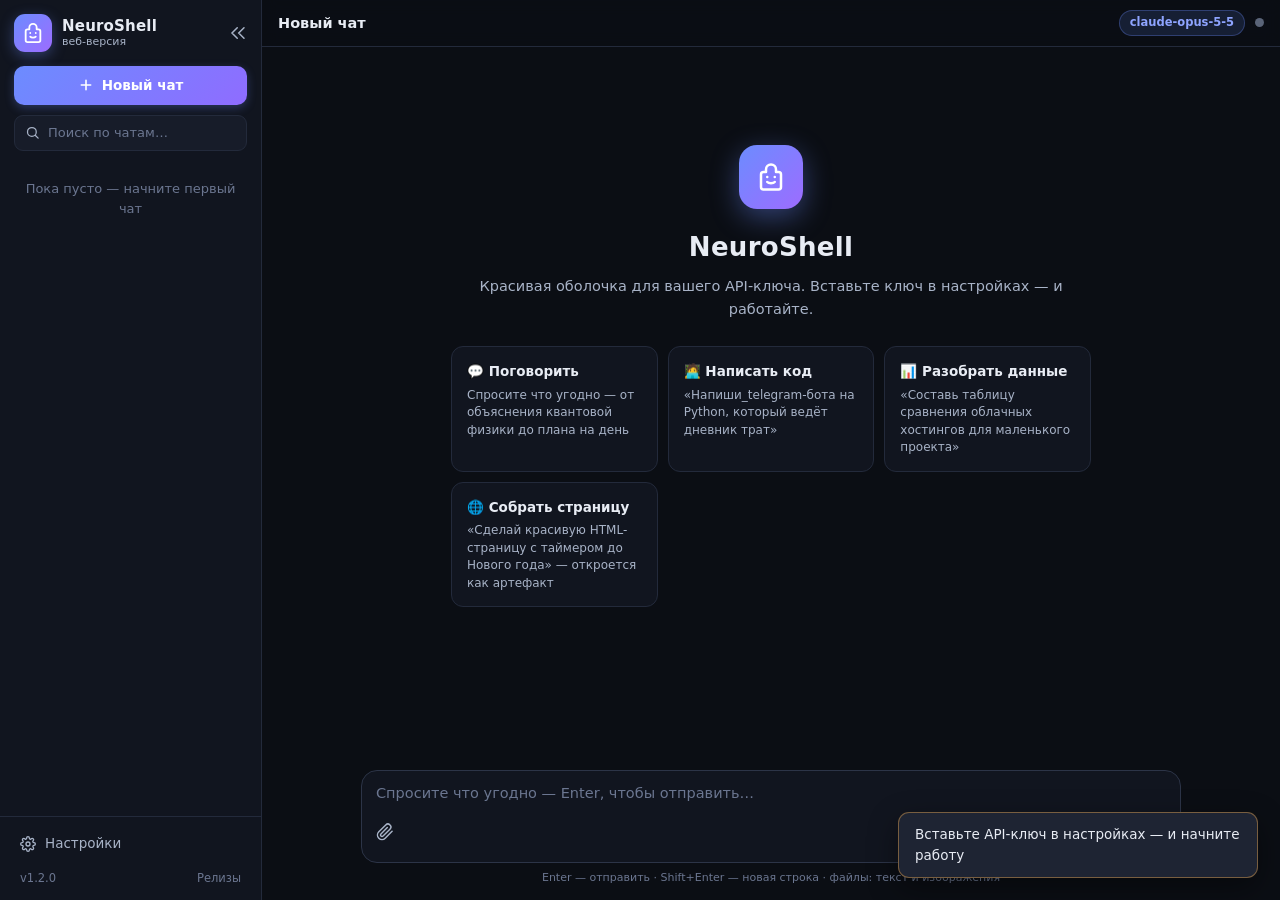
==== commit 47bd8cb6: "v1.3.0: режим «весь компьютер» — модели доступна вся файловая система - новый режим доступа к файлам" ====
--- a/index.html
+++ b/index.html
@@ -688,6 +688,15 @@
         <span class="field-hint">Модель сама читает, пишет и ищет файлы, скачивает и обновляет репозитории GitHub через инструменты (function calling). Перед удалением и перезаписью — спросит подтверждение.</span>
 
         <label class="field">
+          <span class="field-label">Режим доступа к файлам</span>
+          <select id="setFsMode">
+            <option value="folder">Рабочая папка — модель заперта внутри неё</option>
+            <option value="full">Весь компьютер — любые диски, абсолютные пути</option>
+          </select>
+          <span class="field-hint">«Весь компьютер» даёт модели доступ ко всей файловой системе, как обычной программе: C:\…, D:\…, любые папки.</span>
+        </label>
+
+        <label class="field" id="wsField">
           <span class="field-label">Рабочая папка (граница доступа модели к файлам)</span>
           <div class="field-row">
             <input id="setWorkspace" type="text" placeholder="например, C:\Users\Gennadiy\Desktop\Next Claud" spellcheck="false" autocomplete="off">
@@ -778,7 +787,7 @@
     if (BRIDGE) return;
     BRIDGE = window.NeuroShellBridge = {
       desktop: true,
-      version: window.NS_APP_VERSION || '1.2.0',
+      version: window.NS_APP_VERSION || '1.3.0',
       exit: function(){ try { location.href = '/__ns/exit'; } catch(e){ window.close(); } }
     };
 
@@ -842,7 +851,7 @@
 'use strict';
 
 /* ================== КОНФИГ И ПРЕСЕТЫ ================== */
-const NS_VERSION = '1.2.0';
+const NS_VERSION = '1.3.0';
 const LS_PREFIX = 'neuroshell:';
 
 const PRESETS = {
@@ -916,7 +925,8 @@
   temp: 0.6,
   stream: true,
   agentMode: false,   // инструменты: файлы + GitHub
-  workspace: '',      // рабочая папка (граница доступа модели к ФС)
+  fsMode: 'folder',   // доступ к файлам: 'folder' (рабочая папка) | 'full' (весь компьютер)
+  workspace: '',      // рабочая папка (граница доступа модели к ФС в режиме 'folder')
   ghToken: '',        // GitHub PAT
   ghUser: ''          // логин с последней проверки токена
 };
@@ -1096,10 +1106,12 @@
 /* ================== ИНСТРУМЕНТЫ АГЕНТА (файлы + GitHub) ================== */
 // Режим агента даёт модели инструменты через OpenAI function calling:
 //   fs_*  — файлы на компьютере пользователя (только настольная версия:
-//           запросы идут в локальный сервер /__ns/fs/* с границей «рабочая папка»)
+//           запросы идут в локальный сервер /__ns/fs/*; два режима —
+//           «рабочая папка» с границей и «весь компьютер» с абсолютными путями)
 //   gh_*  — GitHub по токену (REST API; работает и в веб-, и в настольной версии)
 
 const TOOL_META = {
+  fs_drives:      { icon: '💾', label: 'диски компьютера' },
   fs_list:       { icon: '📂', label: 'показать папку' },
   fs_read:       { icon: '📄', label: 'прочитать файл' },
   fs_write:      { icon: '✏️', label: 'записать файл' },
@@ -1117,7 +1129,11 @@
 };
 
 function fsToolsAvailable(){
-  return isExeMode() && !!(settings.workspace || '').trim();
+  return isExeMode() && (fsFullMode() || !!(settings.workspace || '').trim());
+}
+// fsFullMode — режим «весь компьютер»: любые абсолютные пути всех дисков
+function fsFullMode(){
+  return settings.fsMode === 'full';
 }
 function ghToolsAvailable(){
   return !!(settings.ghToken || '').trim();
@@ -1134,6 +1150,28 @@
     function: { name, description: desc, parameters: { type: 'object', properties: props, required: req } }
   });
   if (fsToolsAvailable()){
+    if (fsFullMode()){
+      // режим «весь компьютер»: любые абсолютные пути всех дисков
+      const P = 'Абсолютный путь на компьютере пользователя (Windows: C:\\Users\\…; Linux/macOS: /home/…)';
+      T('fs_drives', 'Список дисков компьютера (C:\\, D:\\…) и домашняя папка — точка входа в файловую систему, если точный путь неизвестен',
+        {}, []);
+      T('fs_list', 'Показать содержимое любой папки на компьютере пользователя',
+        { path: { type: 'string', description: P + ' — папка, содержимое которой показать' } }, ['path']);
+      T('fs_read', 'Прочитать любой текстовый файл на компьютере пользователя (до 2 МБ)',
+        { path: { type: 'string', description: P } }, ['path']);
+      T('fs_write', 'Создать или перезаписать файл на компьютере пользователя. Недостающие папки создаются автоматически',
+        { path: { type: 'string', description: P }, content: { type: 'string', description: 'Полное новое содержимое файла' } },
+        ['path', 'content']);
+      T('fs_mkdir', 'Создать папку (можно вложенную) на компьютере пользователя',
+        { path: { type: 'string', description: P } }, ['path']);
+      T('fs_delete', 'Удалить файл или папку (папку — рекурсивно, необратимо!). Перед вызовом спроси подтверждение у пользователя',
+        { path: { type: 'string', description: P } }, ['path']);
+      T('fs_move', 'Переименовать или переместить файл/папку в любое место компьютера',
+        { from: { type: 'string', description: P + ' — текущее расположение' }, to: { type: 'string', description: P + ' — новое расположение' } }, ['from', 'to']);
+      T('fs_search', 'Найти файлы и папки по части имени (без учёта регистра) внутри указанной папки и её подпапок',
+        { pattern: { type: 'string', description: 'Подстрока имени, например «skill» или «.md»' }, path: { type: 'string', description: P + ' — где искать. Не указано — поиск от домашней папки' } },
+        ['pattern']);
+    } else {
     const P = 'Путь относительно рабочей папки ' + settings.workspace + ' (можно и абсолютный, если он внутри неё)';
     T('fs_list', 'Показать содержимое папки на компьютере пользователя',
       { path: { type: 'string', description: P + '. Пустая строка или «.» — сама рабочая папка' } }, ['path']);
@@ -1151,6 +1189,7 @@
     T('fs_search', 'Найти файлы и папки по части имени (без учёта регистра) внутри рабочей папки',
       { pattern: { type: 'string', description: 'Подстрока имени, например «skill» или «.md»' }, path: { type: 'string', description: 'Искать только в этой подпапке (необязательно)' } },
       ['pattern']);
+    }
   }
   if (ghToolsAvailable()){
     T('gh_me', 'Информация о владельце GitHub-токена (логин, имя, план)', {}, []);
@@ -1169,8 +1208,8 @@
       { name: { type: 'string' }, private: { type: 'boolean', description: 'Приватный ли (по умолчанию true)' }, description: { type: 'string', description: 'Описание репозитория' } },
       ['name']);
     if (fsToolsAvailable()){
-      T('gh_clone', 'Скачать репозиторий GitHub (zip) и распаковать его в подпапку рабочей папки — как git clone, но без git',
-        { repo: { type: 'string', description: '«владелец/имя»' }, ref: { type: 'string', description: 'Ветка или тег (по умолчанию main)' }, dest: { type: 'string', description: 'Имя подпапки (по умолчанию — имя репозитория)' } },
+      T('gh_clone', 'Скачать репозиторий GitHub (zip) и распаковать его в папку на компьютере — как git clone, но без git' + (fsFullMode() ? '. dest — абсолютный путь или имя папки (создастся в домашней)' : '. dest — имя подпапки рабочей папки'),
+        { repo: { type: 'string', description: '«владелец/имя»' }, ref: { type: 'string', description: 'Ветка или тег (по умолчанию main)' }, dest: { type: 'string', description: fsFullMode() ? 'Куда распаковать: абсолютный путь или имя папки в домашней (по умолчанию — имя репозитория)' : 'Имя подпапки (по умолчанию — имя репозитория)' } },
         ['repo']);
     }
   }
@@ -1182,10 +1221,14 @@
   if (!agentActive()) return '';
   let s = '\n\nИНСТРУМЕНТЫ (режим агента)\nУ тебя есть инструменты (function calling) — используй их сам, не проси пользователя «скопировать содержимое файла» или «перейти по ссылке».';
   if (fsToolsAvailable()){
-    s += '\n- Работа с файлами компьютера: fs_list, fs_read, fs_write, fs_mkdir, fs_delete, fs_move, fs_search. Все пути — внутри рабочей папки «' + settings.workspace + '»; указывай их относительно неё (например «skills/SKILL.md»).';
+    if (fsFullMode()){
+      s += '\n- Файлы компьютера — доступен ВЕСЬ компьютер (любые диски и папки): fs_drives, fs_list, fs_read, fs_write, fs_mkdir, fs_delete, fs_move, fs_search. Пути — только абсолютные (например «C:\\Users\\Gennadiy\\Desktop\\Next Claud\\skills» или «/home/user/docs»). Не знаешь точный путь — вызови fs_drives или fs_list домашней папки и ориентируйся по ответам. Ты действуешь как обычная программа на компьютере пользователя: не проси «загрузить файл в чат» — читай его с диска сам.';
+    } else {
+      s += '\n- Работа с файлами компьютера: fs_list, fs_read, fs_write, fs_mkdir, fs_delete, fs_move, fs_search. Все пути — внутри рабочей папки «' + settings.workspace + '»; указывай их относительно неё (например «skills/SKILL.md»).';
+    }
   }
   if (ghToolsAvailable()){
-    s += '\n- GitHub' + (settings.ghUser ? ' (аккаунт ' + settings.ghUser + ')' : '') + ': gh_me, gh_repos, gh_read, gh_write, gh_delete, gh_create_repo' + (fsToolsAvailable() ? ', gh_clone (скачать репозиторий в рабочую папку)' : '') + '.';
+    s += '\n- GitHub' + (settings.ghUser ? ' (аккаунт ' + settings.ghUser + ')' : '') + ': gh_me, gh_repos, gh_read, gh_write, gh_delete, gh_create_repo' + (fsToolsAvailable() ? ', gh_clone (скачать репозиторий в папку' + (fsFullMode() ? ' на компьютере' : ' рабочей папки') + ')' : '') + '.';
   }
   s += '\nПравила:\n- Обычные действия (чтение, поиск, создание новых файлов) выполняй сразу, без лишних вопросов.\n- Перед удалением, перезаписью существующих файлов, коммитами в GitHub и другими необратимыми действиями коротко спроси подтверждение.\n- Результаты инструментов не выдумывай: что вернул вызов — то и есть. Ошибка инструмента — расскажи о ней.\n- После работы с файлами дай краткий итог: что сделано и где лежит.';
   return s;
@@ -1227,38 +1270,47 @@
 // execAgentTool — выполняет инструмент по имени, возвращает { ok, result: string }
 async function execAgentTool(name, a){
   a = a || {};
-  const ws = () => { if (!fsToolsAvailable()) throw new Error('файловые инструменты недоступны (нужна настольная версия и рабочая папка в настройках)'); return settings.workspace.trim(); };
+  // fsQ — общая часть payload файловых запросов: режим «весь компьютер»
+  // или граница рабочей папки
+  const fsQ = () => {
+    if (!fsToolsAvailable()) throw new Error('файловые инструменты недоступны (нужна настольная версия и включённый доступ к файлам в настройках)');
+    return fsFullMode() ? { full: true } : { root: settings.workspace.trim() };
+  };
   switch (name){
+    case 'fs_drives': {
+      const j = await nsPost('/__ns/fs/drives', {});
+      return { ok: true, result: 'Диски компьютера: ' + (j.drives || []).join(', ') + '\nДомашняя папка: ' + (j.home || '?') + '\nНачинай навигацию отсюда — указывай абсолютные пути.' };
+    }
     case 'fs_list': {
-      const j = await nsPost('/__ns/fs/list', { root: ws(), path: a.path || '' });
+      const j = await nsPost('/__ns/fs/list', Object.assign(fsQ(), { path: a.path || '' }));
       const lines = (j.entries || []).map(e => (e.dir ? '📁 ' : '📄 ') + e.name + (e.dir ? '/' : ' · ' + fmtSize(e.size)) + ' · ' + e.mod);
       return { ok: true, result: 'Папка «' + (a.path || '.') + '» — ' + (j.entries || []).length + ' элементов' + (j.truncated ? ' (показаны не все)' : '') + ':\n' + (lines.join('\n') || '(пусто)') };
     }
     case 'fs_read': {
-      const j = await nsPost('/__ns/fs/read', { root: ws(), path: a.path });
+      const j = await nsPost('/__ns/fs/read', Object.assign(fsQ(), { path: a.path }));
       if (j.binary) return { ok: true, result: 'Файл «' + a.path + '» — бинарный (' + fmtSize(j.size) + '), содержимое не отдаётся' };
       return { ok: true, result: (j.truncated ? '⚠ показаны первые 2 МБ файла (' + fmtSize(j.size) + ')\n' : '') + 'Файл «' + a.path + '» (' + fmtSize(j.size) + '):\n' + (j.content || '') };
     }
     case 'fs_write': {
-      const j = await nsPost('/__ns/fs/write', { root: ws(), path: a.path, content: String(a.content != null ? a.content : '') });
+      const j = await nsPost('/__ns/fs/write', Object.assign(fsQ(), { path: a.path, content: String(a.content != null ? a.content : '') }));
       return { ok: true, result: 'Записан файл «' + a.path + '» (' + fmtSize(j.bytes) + ')' };
     }
     case 'fs_mkdir': {
-      await nsPost('/__ns/fs/mkdir', { root: ws(), path: a.path });
+      await nsPost('/__ns/fs/mkdir', Object.assign(fsQ(), { path: a.path }));
       return { ok: true, result: 'Создана папка «' + a.path + '»' };
     }
     case 'fs_delete': {
-      await nsPost('/__ns/fs/delete', { root: ws(), path: a.path });
+      await nsPost('/__ns/fs/delete', Object.assign(fsQ(), { path: a.path }));
       return { ok: true, result: 'Удалено: «' + a.path + '»' };
     }
     case 'fs_move': {
-      await nsPost('/__ns/fs/move', { root: ws(), from: a.from, to: a.to });
+      await nsPost('/__ns/fs/move', Object.assign(fsQ(), { from: a.from, to: a.to }));
       return { ok: true, result: 'Перемещено: «' + a.from + '» → «' + a.to + '»' };
     }
     case 'fs_search': {
-      const j = await nsPost('/__ns/fs/search', { root: ws(), path: a.path || '', pattern: a.pattern });
+      const j = await nsPost('/__ns/fs/search', Object.assign(fsQ(), { path: a.path || '', pattern: a.pattern }));
       const lines = (j.results || []).map(r => (r.dir ? '📁 ' : '📄 ') + r.path + (r.dir ? '/' : ' · ' + fmtSize(r.size)));
-      return { ok: true, result: 'Найдено ' + (j.results || []).length + (j.truncated ? '+ (обрезано)' : '') + ' по «' + a.pattern + '»:\n' + (lines.join('\n') || '(ничего не найдено)') };
+      return { ok: true, result: 'Найдено ' + (j.results || []).length + (j.truncated ? '+ (обрезано)' : '') + ' по «' + a.pattern + '» в ' + (j.scanned || '.') + ':\n' + (lines.join('\n') || '(ничего не найдено)') };
     }
     case 'gh_me': {
       const j = await ghCall('GET', '/user');
@@ -1315,8 +1367,8 @@
       return { ok: true, result: 'Создан репозиторий ' + j.full_name + (j.private ? ' (приватный)' : ' (публичный)') + ' — ' + j.html_url };
     }
     case 'gh_clone': {
-      const j = await nsPost('/__ns/gh/clone', { root: ws(), repo: a.repo, ref: a.ref || '', token: settings.ghToken, dest: a.dest || '' });
-      return { ok: true, result: 'Репозиторий ' + a.repo + ' (ветка ' + j.ref + ') скачан в «' + j.dest + '» — файлов: ' + j.files };
+      const j = await nsPost('/__ns/gh/clone', Object.assign(fsQ(), { repo: a.repo, ref: a.ref || '', token: settings.ghToken, dest: a.dest || '' }));
+      return { ok: true, result: 'Репозиторий ' + a.repo + ' (ветка ' + j.ref + ') скачан в «' + (j.destPath || j.dest) + '» — файлов: ' + j.files };
     }
   }
   return { ok: false, result: 'Неизвестный инструмент: ' + name };
@@ -1339,6 +1391,7 @@
   try { args = args ? JSON.parse(args) : {}; } catch(e){ return ''; }
   const s = v => String(v == null ? '' : v);
   switch (name){
+    case 'fs_drives': return '';
     case 'fs_list': case 'fs_read': case 'fs_write': case 'fs_mkdir': case 'fs_delete':
       return s(args.path);
     case 'fs_move': return s(args.from) + ' → ' + s(args.to);
@@ -2204,7 +2257,9 @@
   $('#tempVal').textContent = settings.temp;
   $('#setStream').checked = !!settings.stream;
   $('#setAgent').checked = !!settings.agentMode;
+  $('#setFsMode').value = settings.fsMode === 'full' ? 'full' : 'folder';
   $('#setWorkspace').value = settings.workspace || '';
+  syncFsModeUI();
   $('#setGhToken').value = settings.ghToken || '';
   updateAgentHints();
   fillModelList();
@@ -2349,6 +2404,7 @@
   settings.temp = $('#setTemp').value;
   settings.stream = $('#setStream').checked;
   settings.agentMode = $('#setAgent').checked;
+  settings.fsMode = $('#setFsMode').value === 'full' ? 'full' : 'folder';
   settings.workspace = $('#setWorkspace').value.trim();
   const newGh = $('#setGhToken').value.trim();
   if (newGh !== settings.ghToken) settings.ghUser = ghUserChecked || ''; // токен сменился — логин сбрасывается
@@ -2370,7 +2426,7 @@
   if (ab){
     const n = agentActive() ? agentToolDefs().length : 0;
     ab.classList.toggle('hidden', !n);
-    if (n) ab.title = 'Режим агента активен: ' + n + ' инструментов' + (fsToolsAvailable() ? '\nРабочая папка: ' + settings.workspace : '') + (settings.ghUser ? '\nGitHub: ' + settings.ghUser : '') + '\nКлик — настройки';
+    if (n) ab.title = 'Режим агента активен: ' + n + ' инструментов' + (fsToolsAvailable() ? (fsFullMode() ? '\nФайлы: весь компьютер (абсолютные пути)' : '\nРабочая папка: ' + settings.workspace) : '') + (settings.ghUser ? '\nGitHub: ' + settings.ghUser : '') + '\nКлик — настройки';
   }
   setConn('');
   updateModelPriceHint();
@@ -2383,11 +2439,14 @@
 function updateAgentHints(){
   const ws = $('#wsHint');
   if (ws){
+    const mode = $('#setFsMode') ? $('#setFsMode').value : 'folder';
     const path = $('#setWorkspace').value.trim();
     if (!isExeMode()){
-      ws.innerHTML = 'Файловые инструменты работают только в <b>настольной версии</b> (NeuroShell.exe). Папку можно задать заранее — в exe она заработает. GitHub-инструменты доступны и в вебе.';
+      ws.innerHTML = 'Файловые инструменты работают только в <b>настольной версии</b> (NeuroShell.exe). Режим доступа и папку можно задать заранее — в exe они заработают. GitHub-инструменты доступны и в вебе.';
+    } else if (mode === 'full'){
+      ws.innerHTML = 'Настольная версия · режим <b>«весь компьютер»</b>: модель читает, пишет и ищет файлы по любым абсолютным путям (C:\\…, D:\\…) — как обычная программа. Перед удалением и перезаписью она спросит подтверждение.';
     } else if (!path){
-      ws.innerHTML = 'Укажите папку — модель не сможет работать с файлами, пока она не задана.';
+      ws.innerHTML = 'Укажите папку — или переключите режим на «весь компьютер». Модель не сможет работать с файлами, пока доступ не настроен.';
     } else {
       ws.innerHTML = 'Настольная версия · папка: <b>' + esc(path) + '</b>. Модель не выходит за её пределы.';
     }
@@ -2403,6 +2462,29 @@
       gh.textContent = 'Токен хранится локально. Права: репозитории (чтение/запись).';
     }
   }
+}
+
+// syncFsModeUI — показывает/прячет поле рабочей папки в зависимости от режима
+function syncFsModeUI(){
+  const mode = $('#setFsMode') ? $('#setFsMode').value : 'folder';
+  const wsField = $('#wsField');
+  if (wsField) wsField.classList.toggle('hidden', mode === 'full');
+}
+
+// onFsModeChange — переключение режима доступа к файлам; «весь компьютер» —
+// только после явного подтверждения
+function onFsModeChange(){
+  const sel = $('#setFsMode');
+  if (sel.value !== 'full'){
+    syncFsModeUI();
+    updateAgentHints();
+    return;
+  }
+  confirmDialog('Разрешить модели доступ ко ВСЕМУ компьютеру (любые диски и папки, абсолютные пути)? Это как дать программе полный доступ к файловой системе. Модель продолжит спрашивать подтверждение перед удалением и перезаписью.', ok => {
+    if (!ok) sel.value = 'folder';
+    syncFsModeUI();
+    updateAgentHints();
+  });
 }
 
 // pickWsHome — подставить домашнюю папку (кнопка «Домой»)
@@ -2755,6 +2837,7 @@
   $('#btnHideCorsHint').addEventListener('click', () => $('#corsHint').classList.add('hidden'));
 
   // инструменты агента
+  $('#setFsMode').addEventListener('change', onFsModeChange);
   $('#btnWsHome').addEventListener('click', pickWsHome);
   $('#btnTestGh').addEventListener('click', testGhToken);
   $('#btnRevealGh').addEventListener('click', () => {
@@ -2778,8 +2861,8 @@
   $('#btnWipe').addEventListener('click', wipeAll);
 
   // подтверждение
-  $('#confirmYes').addEventListener('click', () => { $('#confirmModal').classList.add('hidden'); if (confirmCb) confirmCb(); confirmCb = null; });
-  $('#confirmNo').addEventListener('click', () => { $('#confirmModal').classList.add('hidden'); confirmCb = null; });
+  $('#confirmYes').addEventListener('click', () => { $('#confirmModal').classList.add('hidden'); if (confirmCb) confirmCb(true); confirmCb = null; });
+  $('#confirmNo').addEventListener('click', () => { $('#confirmModal').classList.add('hidden'); if (confirmCb) confirmCb(false); confirmCb = null; });
 
   // артефакты
   $('#btnArtifactClose').addEventListener('click', () => $('#artifactPanel').classList.add('hidden'));
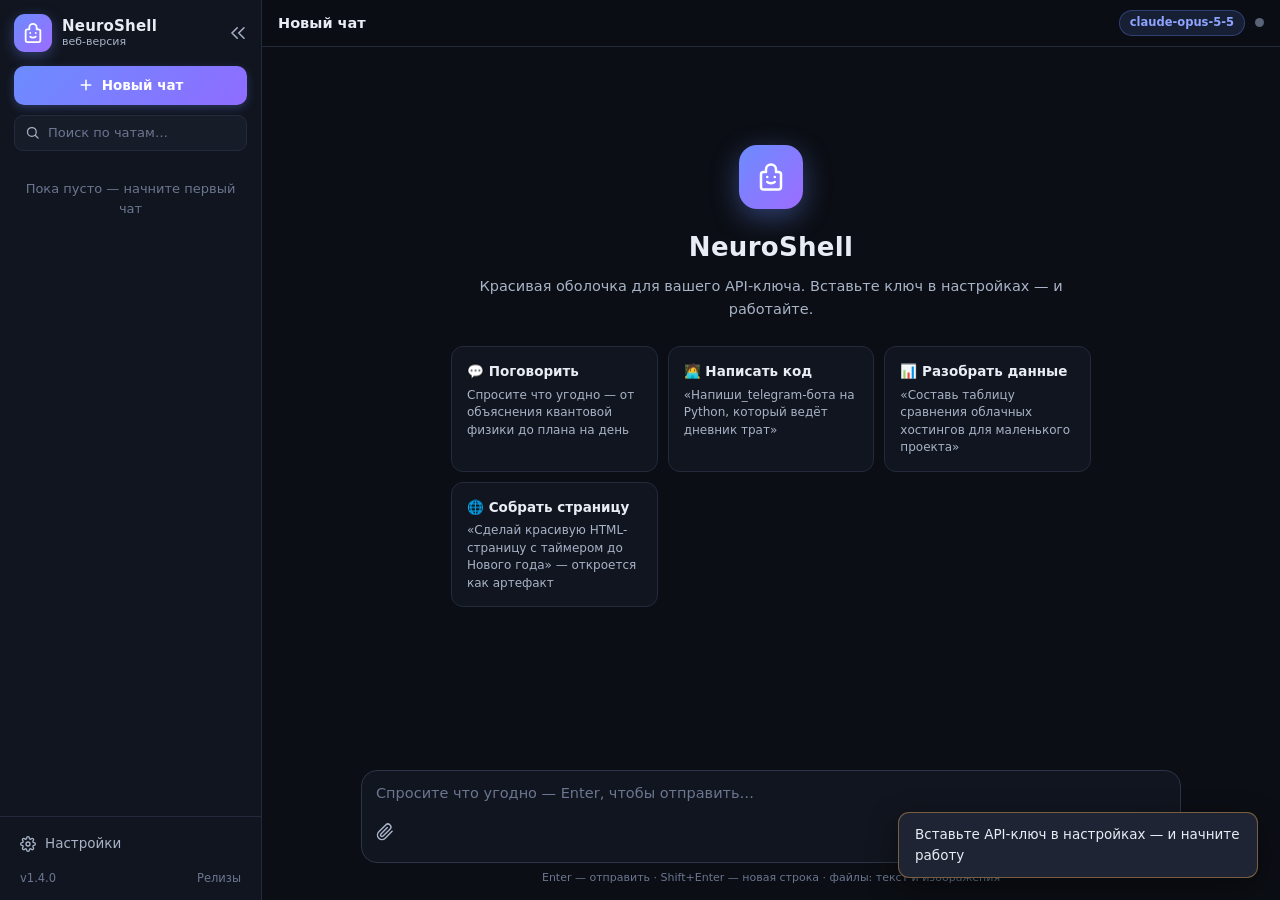
==== commit ae1d0f38: "v1.4.0: инструменты работают с любым API (текстовый протокол <<<TOOL>>>), авто-включение агента при " ====
--- a/index.html
+++ b/index.html
@@ -513,7 +513,7 @@
         Выход
       </button>
       <div class="sb-ver">
-        <span>v<span class="ns-version">1.2.0</span></span>
+        <span>v<span class="ns-version">1.4.0</span></span>
         <a href="https://github.com/Genocide12/neuro-shell/releases" target="_blank" rel="noopener">Релизы</a>
       </div>
     </div>
@@ -787,7 +787,7 @@
     if (BRIDGE) return;
     BRIDGE = window.NeuroShellBridge = {
       desktop: true,
-      version: window.NS_APP_VERSION || '1.3.0',
+      version: window.NS_APP_VERSION || '1.4.0',
       exit: function(){ try { location.href = '/__ns/exit'; } catch(e){ window.close(); } }
     };
 
@@ -851,7 +851,7 @@
 'use strict';
 
 /* ================== КОНФИГ И ПРЕСЕТЫ ================== */
-const NS_VERSION = '1.3.0';
+const NS_VERSION = '1.4.0';
 const LS_PREFIX = 'neuroshell:';
 
 const PRESETS = {
@@ -997,10 +997,33 @@
   try {
     applySettingsToUI();
     updateStat();
+    maybeAutoAgent();
   } catch(e){}
 }
 window.NS_BRIDGE_READY = onBridgeReady;
 window.addEventListener('nsbridge', onBridgeReady);
+
+// maybeAutoAgent — при первом запуске настольной версии сразу предлагает
+// включить режим агента (файлы + GitHub) с доступом «весь компьютер».
+// Пользователь один раз видит вопрос — больше не спрашиваем.
+function maybeAutoAgent(){
+  if (!isExeMode()) return;
+  if (store.get('agentPrompted', false)) return;
+  store.set('agentPrompted', true);
+  setTimeout(() => {
+    confirmDialog(
+      'Включить режим агента?\n\nМодель получит инструменты: чтение, запись и поиск файлов на этом компьютере (режим «весь компьютер» — любые диски и папки, абсолютные пути) и работу с GitHub по токену (задаётся в настройках).\n\nПеред удалением и перезаписью файлов модель спрашивает подтверждение. Отключить можно в настройках (Инструменты).',
+      ok => {
+        if (!ok) return;
+        settings.agentMode = true;
+        settings.fsMode = 'full';
+        persist();
+        applySettingsToUI();
+        toast('Режим агента включён: файлы всего компьютера доступны модели', 'ok', 5000);
+      }
+    );
+  }, 700);
+}
 
 /* ================== ЦЕНЫ НА ТОКЕНЫ ================== */
 // Встроенные тарифы — $ за 1 млн токенов (вход/выход): официальные цены
@@ -1219,7 +1242,7 @@
 // agentSystemAddendum — правила инструментов, дописываемые к системному промпту
 function agentSystemAddendum(){
   if (!agentActive()) return '';
-  let s = '\n\nИНСТРУМЕНТЫ (режим агента)\nУ тебя есть инструменты (function calling) — используй их сам, не проси пользователя «скопировать содержимое файла» или «перейти по ссылке».';
+  let s = '\n\nИНСТРУМЕНТЫ (режим агента)\nУ тебя есть инструменты — используй их сам, не проси пользователя «скопировать содержимое файла» или «перейти по ссылке». Никогда не говори «не могу открыть папку/файл на вашем компьютере» — ты МОЖЕШЬ: вызывай инструменты fs_* с нужным путём.';
   if (fsToolsAvailable()){
     if (fsFullMode()){
       s += '\n- Файлы компьютера — доступен ВЕСЬ компьютер (любые диски и папки): fs_drives, fs_list, fs_read, fs_write, fs_mkdir, fs_delete, fs_move, fs_search. Пути — только абсолютные (например «C:\\Users\\Gennadiy\\Desktop\\Next Claud\\skills» или «/home/user/docs»). Не знаешь точный путь — вызови fs_drives или fs_list домашней папки и ориентируйся по ответам. Ты действуешь как обычная программа на компьютере пользователя: не проси «загрузить файл в чат» — читай его с диска сам.';
@@ -1230,6 +1253,7 @@
   if (ghToolsAvailable()){
     s += '\n- GitHub' + (settings.ghUser ? ' (аккаунт ' + settings.ghUser + ')' : '') + ': gh_me, gh_repos, gh_read, gh_write, gh_delete, gh_create_repo' + (fsToolsAvailable() ? ', gh_clone (скачать репозиторий в папку' + (fsFullMode() ? ' на компьютере' : ' рабочей папки') + ')' : '') + '.';
   }
+  s += '\n\nВЫЗОВ ИНСТРУМЕНТОВ\n- Если в этом запросе доступен механизм function calling (tool_calls) — используй его.\n- Если function calling недоступен — вызывай инструменты ТЕКСТОМ, отдельным блоком ровно в таком формате (без код-блоков, без лишнего текста внутри):\n<<<TOOL>>>\n{"tool":"fs_read","args":{"path":"C:\\Users\\user\\file.txt"}}\n<<<END>>>\n- Несколько вызовов за раз — массивом: {"calls":[{"tool":"...","args":{}},{"tool":"...","args":{}}]}.\n- После блока вызова СРАЗУ ОСТАНОВИСЬ. Приложение выполнит вызовы и пришлёт результаты сообщением, начинающимся с «[TOOL RESULTS]». Получив их, продолжай: новый вызов или финальный ответ.\n- Внутри args пути Windows пишутся с двойным слэшем JSON: "C:\\Users\\...".';
   s += '\nПравила:\n- Обычные действия (чтение, поиск, создание новых файлов) выполняй сразу, без лишних вопросов.\n- Перед удалением, перезаписью существующих файлов, коммитами в GitHub и другими необратимыми действиями коротко спроси подтверждение.\n- Результаты инструментов не выдумывай: что вернул вызов — то и есть. Ошибка инструмента — расскажи о ней.\n- После работы с файлами дай краткий итог: что сделано и где лежит.';
   return s;
 }
@@ -1384,6 +1408,80 @@
   catch(e){ out = { ok: false, result: 'Ошибка: ' + (e && e.message ? e.message : String(e)) }; }
   if (out.result && out.result.length > 60000) out.result = out.result.slice(0, 60000) + '\n…(результат обрезан)';
   return out;
+}
+
+/* ---- текстовый протокол вызова инструментов ----
+   Резервный канал для API без OpenAI function calling: модель выводит
+   блоки <<<TOOL>>> {json} <<<END>>>, приложение парсит и исполняет их,
+   результат возвращается в чат сообщением «[TOOL RESULTS]». Так инструменты
+   работают с любым сервером и любой моделью. */
+
+// extractJsonAt — вырезает сбалансированный JSON-объект, начиная с s[idx] = '{'.
+// Учитывает строки и экранирование; возвращает { raw, end } или null.
+function extractJsonAt(s, idx){
+  if (s[idx] !== '{') return null;
+  let depth = 0, inStr = false, esc = false;
+  for (let i = idx; i < s.length; i++){
+    const ch = s[i];
+    if (esc){ esc = false; continue; }
+    if (inStr){
+      if (ch === '\\') esc = true;
+      else if (ch === '"') inStr = false;
+      continue;
+    }
+    if (ch === '"') inStr = true;
+    else if (ch === '{') depth++;
+    else if (ch === '}'){
+      depth--;
+      if (depth === 0) return { raw: s.slice(idx, i + 1), end: i + 1 };
+    }
+  }
+  return null;
+}
+
+// parseToolTextCalls — ищет в ответе модели текстовые вызовы инструментов.
+// Возвращает { calls: [{id,name,args}], cleaned }: cleaned — текст без блоков
+// вызовов (для отображения). Форматы блока: <<<TOOL>>> {json} <<<END>>>,
+// <<<TOOL_CALL>>> {json}; один объект, массив или {"calls":[...]}.
+function parseToolTextCalls(content){
+  const s = String(content || '');
+  const calls = [];
+  const parts = [];
+  let last = 0;
+  const re = /<<<\s*TOOL(?:_CALL)?\s*>>>/g;
+  let m;
+  while ((m = re.exec(s)) !== null){
+    let i = m.index + m[0].length;
+    while (i < s.length && /\s/.test(s[i])) i++;
+    const jb = i < s.length ? extractJsonAt(s, i) : null;
+    if (!jb) continue; // маркер без валидного JSON — не вызов, текст не трогаем
+    let parsed = null;
+    try { parsed = JSON.parse(jb.raw); } catch(e){}
+    if (!parsed) continue;
+    const arr = Array.isArray(parsed) ? parsed : (Array.isArray(parsed.calls) ? parsed.calls : [parsed]);
+    let got = false;
+    for (const c of arr){
+      const name = c && (c.tool || c.name);
+      if (typeof name === 'string' && name){
+        calls.push({ id: 'txt' + uid(), name, args: JSON.stringify(c.args != null ? c.args : (c.arguments != null ? c.arguments : {})) });
+        got = true;
+      }
+    }
+    if (!got) continue;
+    let cutEnd = jb.end;
+    const em = /^\s*<<<\s*END(?:\s*TOOL)?\s*>>>/.exec(s.slice(cutEnd));
+    if (em) cutEnd += em[0].length;
+    parts.push(s.slice(last, m.index));
+    last = cutEnd;
+    re.lastIndex = cutEnd;
+  }
+  if (!calls.length) return { calls: [], cleaned: s };
+  parts.push(s.slice(last));
+  const cleaned = parts.join('')
+    .replace(/^[ \t]*<<<\s*END(?:\s*TOOL)?\s*>>>[ \t]*$/gm, '')
+    .replace(/\n{3,}/g, '\n\n')
+    .trim();
+  return { calls, cleaned };
 }
 
 // toolArgSummary — короткая подпись аргументов для карточки в чате
@@ -1845,6 +1943,19 @@
     return;
   }
 
+  // подсказка: сообщение похоже на работу с файлами, а режим агента не активен
+  if (!agentActive()){
+    const wantsFs = /[A-Za-z]:[\\/][^\s"']*/.test(text)
+      || /\/(?:home|Users|mnt|media)\/\S+/.test(text)
+      || /\bskills?\b/i.test(text);
+    if (wantsFs){
+      toast(isExeMode()
+        ? 'Похоже, вы просите модель работать с файлами. Включите режим агента: Настройки → Инструменты'
+        : 'Веб-версия не имеет доступа к файлам компьютера — скачайте NeuroShell.exe (Releases): в ней модель читает файлы сама',
+        'warn', 9000);
+    }
+  }
+
   const chat = ensureChat();
   const userMsg = { role: 'user', content: text };
   if (attachments.length) userMsg.attchs = attachments.slice();
@@ -1885,7 +1996,9 @@
 // requestChat выполняет запрос к /chat/completions. Если строгий прокси не принял
 // поле stream_options (расход токенов в стриме) или tools (function calling) —
 // повторяет без него, чтобы режим агента работал и на «капризных» серверах.
-async function requestChat(url, fetchOpts, body){
+// state.toolsDropped = true, если сервер отказался от tools: дальше работают
+// только текстовые вызовы инструментов (<<<TOOL>>>), и мы не шлём tools зря.
+async function requestChat(url, fetchOpts, body, state){
   let cur = Object.assign({}, body);
   while (true){
     const opts = Object.assign({}, fetchOpts, { body: JSON.stringify(cur) });
@@ -1899,6 +2012,7 @@
     if (cur.tools && /tool|function/i.test(errText)){
       delete cur.tools;
       delete cur.tool_choice;
+      if (state) state.toolsDropped = true;
       continue;
     }
     throw new Error('HTTP ' + resp.status + (errText ? ' — ' + errText.slice(0, 500) : ''));
@@ -1931,13 +2045,21 @@
       if (m.toolRounds && m.toolRounds.length){
         for (const r of m.toolRounds){
           if (r.calls && r.calls.length){
-            msgs.push({
-              role: 'assistant',
-              content: r.content || '',
-              tool_calls: r.calls.map(c => ({ id: c.id, type: 'function', function: { name: c.name, arguments: c.args || '{}' } }))
-            });
-            for (const c of r.calls){
-              msgs.push({ role: 'tool', tool_call_id: c.id, name: c.name, content: String(c.result != null ? c.result : '(нет результата)') });
+            if (r.proto === 'text'){
+              // текстовый протокол: воспроизводим как модель выводила (с блоками),
+              // результат — сообщением пользователя от имени приложения
+              msgs.push({ role: 'assistant', content: r.raw || r.content || '' });
+              const res = r.calls.map(c => '### ' + c.name + '\n' + String(c.result != null ? c.result : '(нет результата)')).join('\n\n');
+              msgs.push({ role: 'user', content: '[TOOL RESULTS — результаты выполнения твоих вызовов инструментов]\n' + res + '\n\n[Продолжай: следующий вызов (тем же текстовым форматом <<<TOOL>>>) или финальный ответ пользователю.]' });
+            } else {
+              msgs.push({
+                role: 'assistant',
+                content: r.content || '',
+                tool_calls: r.calls.map(c => ({ id: c.id, type: 'function', function: { name: c.name, arguments: c.args || '{}' } }))
+              });
+              for (const c of r.calls){
+                msgs.push({ role: 'tool', tool_call_id: c.id, name: c.name, content: String(c.result != null ? c.result : '(нет результата)') });
+              }
             }
           } else if (r.content){
             msgs.push({ role: 'assistant', content: r.content });
@@ -1985,8 +2107,9 @@
     const toolDefs = agentActive() ? agentToolDefs() : [];
     let uInSum = null, uOutSum = null; // фактический расход (сумма по итерациям)
     const url = apiBase() + '/chat/completions';
-    const MAX_ROUNDS = 12;
+    const MAX_ROUNDS = 24;
     let hitLimit = false;
+    let toolsDropped = false; // сервер отказался от tools — остаётся текстовый протокол
 
     for (let round = 1; round <= MAX_ROUNDS; round++){
       const body = {
@@ -1998,7 +2121,7 @@
       // просим сервер прислать фактический расход токенов прямо в стриме
       // (нестрогие прокси поле просто игнорируют)
       if (settings.stream) body.stream_options = { include_usage: true };
-      if (toolDefs.length){ body.tools = toolDefs; body.tool_choice = 'auto'; }
+      if (toolDefs.length && !toolsDropped){ body.tools = toolDefs; body.tool_choice = 'auto'; }
 
       const fetchOpts = { method: 'POST', headers: apiHeaders() };
       if (abortCtl) fetchOpts.signal = abortCtl.signal;
@@ -2008,9 +2131,14 @@
       let usage = null;      // расход этой итерации
       let content = '';      // текст ответа итерации
       let calls = [];        // вызовы инструментов (аккумулируются из стрима)
+      const reqState = { toolsDropped: false };
 
       if (settings.stream){
-        const resp = await requestChat(url, fetchOpts, body);
+        const resp = await requestChat(url, fetchOpts, body, reqState);
+        if (reqState.toolsDropped){
+          toolsDropped = true;
+          toast('Сервер не поддерживает function calling — инструменты работают через текстовый протокол', '', 5000);
+        }
         setConn('ok');
         const reader = resp.body.getReader();
         const dec = new TextDecoder();
@@ -2052,14 +2180,21 @@
           if (t - lastRender > 60){
             lastRender = t;
             ph.content = content;
+            // во время стрима служебные блоки <<<TOOL>>> в чате не показываем
+            let show = content;
+            if (show.indexOf('<<<') >= 0) show = parseToolTextCalls(show).cleaned;
             const b = el.querySelector('.md');
-            if (b) b.innerHTML = toolCardsHtml(ph) + renderMarkdown(content);
+            if (b) b.innerHTML = toolCardsHtml(ph) + renderMarkdown(show);
             if (nearBottom()) scrollBottom();
           }
         }
         calls = acc.filter(c => c && c.name);
       } else {
-        const resp = await requestChat(url, fetchOpts, body);
+        const resp = await requestChat(url, fetchOpts, body, reqState);
+        if (reqState.toolsDropped){
+          toolsDropped = true;
+          toast('Сервер не поддерживает function calling — инструменты работают через текстовый протокол', '', 5000);
+        }
         setConn('ok');
         const j = await resp.json();
         if (j.usage) usage = j.usage;
@@ -2082,9 +2217,31 @@
         if (pout != null) uOutSum = (uOutSum || 0) + pout;
       }
 
+      // текстовый протокол: нативных tool_calls не пришло — ищем блоки <<<TOOL>>>
+      // (так инструменты работают даже на серверах без function calling)
+      let roundProto = 'native';
+      if (!calls.length && content){
+        const tp = parseToolTextCalls(content);
+        if (tp.calls.length){
+          calls = tp.calls;
+          roundProto = 'text';
+        }
+      }
+      // если пришли нативные вызовы, а в тексте затесался и текстовый блок — чистим показ
+      let roundRaw = content;
+      if (calls.length && content && content.indexOf('<<<') >= 0){
+        const tp2 = parseToolTextCalls(content);
+        if (tp2.calls.length){
+          if (roundProto === 'text') roundRaw = content; // raw = исходный текст с блоками
+          content = tp2.cleaned;
+        }
+      }
+
       // итерация с инструментами: выполнить и продолжить цикл
       if (calls.length && !(abortCtl && abortCtl.signal.aborted)){
-        const r = { content, calls };
+        const r = roundProto === 'text'
+          ? { content, raw: roundRaw, calls, proto: 'text' }
+          : { content, calls };
         ph.toolRounds.push(r);
         ph.content = '';
         for (const c of r.calls){
